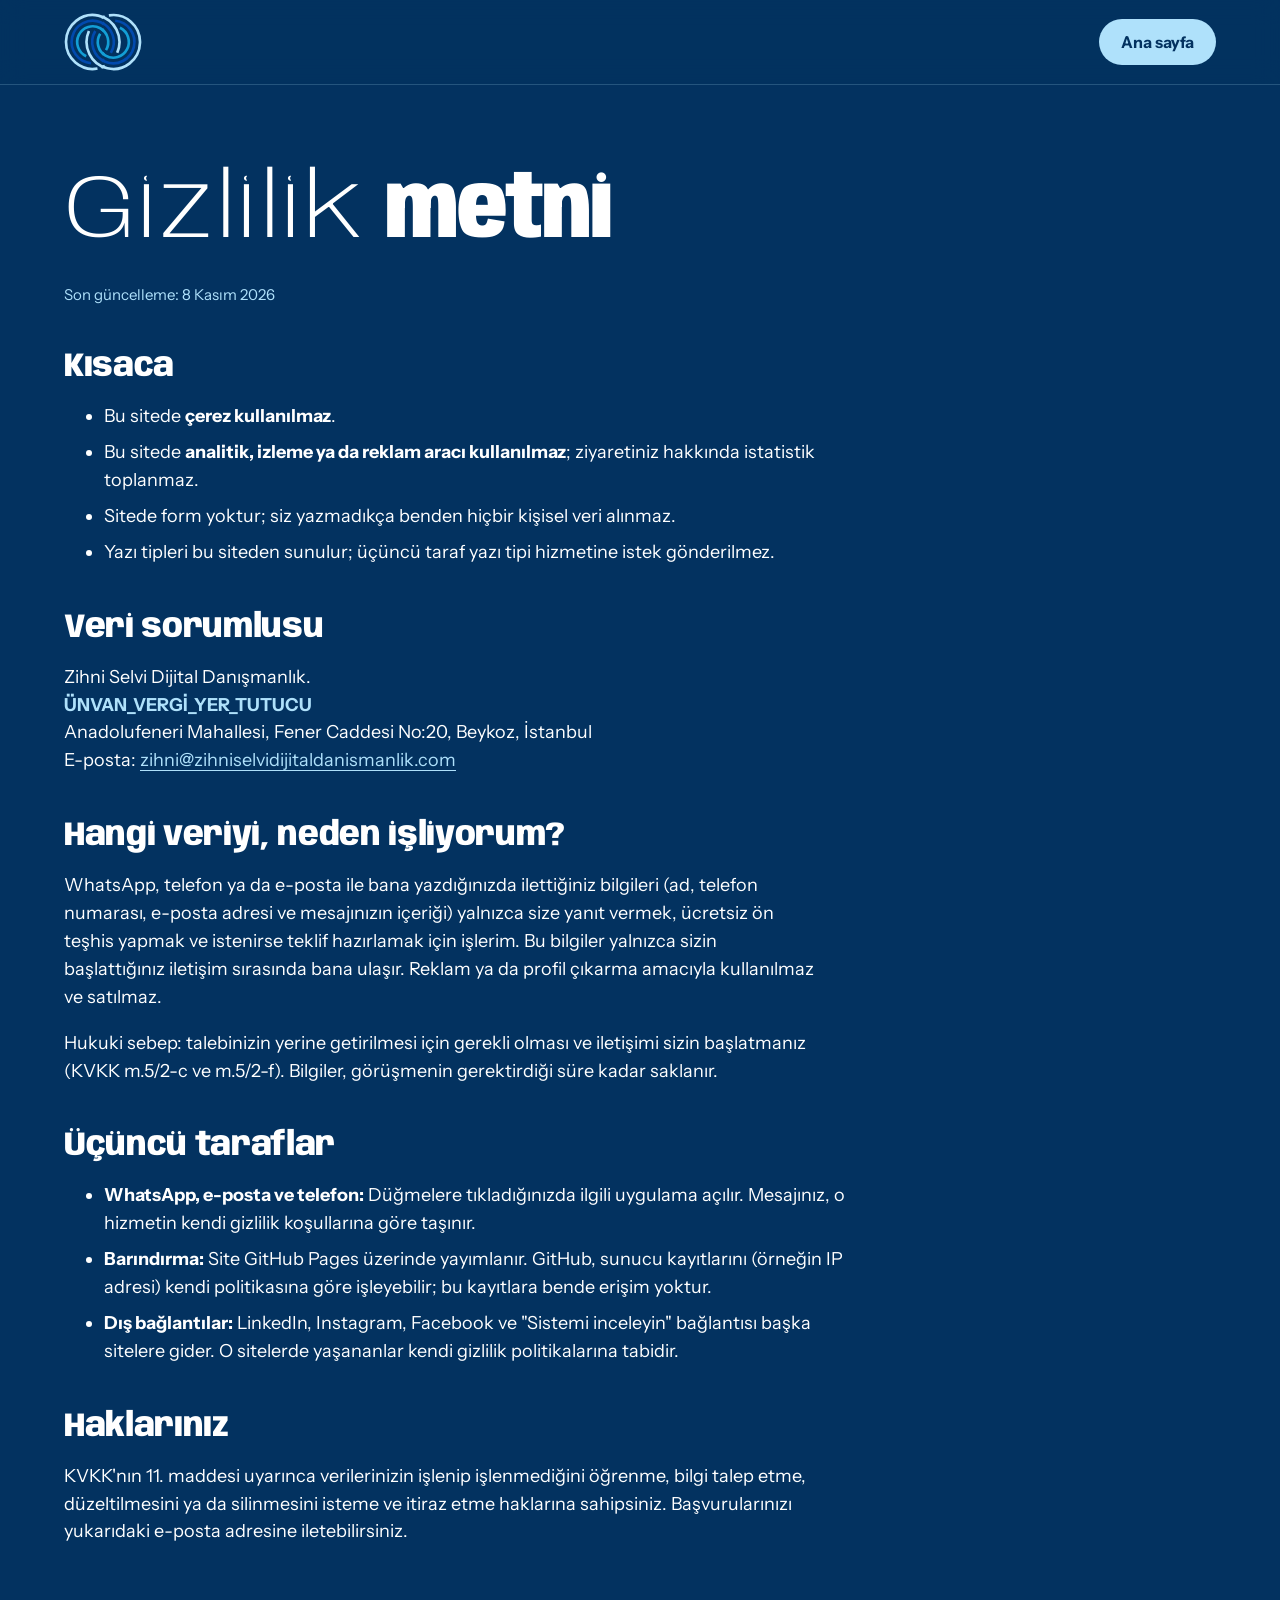
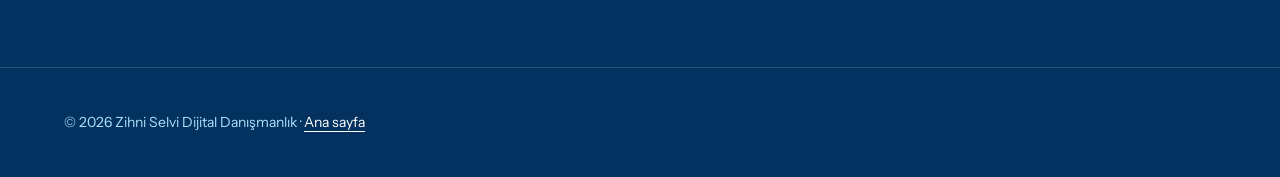
==== gizlilik.html @ 3cc4eb93 "Site revizesi: yeni bölümler, logo animasyonu, kategorili ürünler, erişilebilirlik ve yardımcı dosya" ====
<!doctype html>
<html lang="tr">
<head>
<meta charset="utf-8">
<meta name="viewport" content="width=device-width,initial-scale=1">
<title>Gizlilik · Zihni Selvi Dijital Danışmanlık</title>
<meta name="description" content="Zihni Selvi Dijital Danışmanlık internet sitesinin gizlilik ve kişisel verilerin korunması (KVKK) aydınlatma metni. Sitede çerez ve analitik kullanılmaz.">
<meta name="theme-color" content="#033260">
<link rel="canonical" href="https://zihniselvidijitaldanismanlik.com/gizlilik.html">
<link rel="icon" href="logo.svg" type="image/svg+xml">
<link rel="icon" href="favicon-32.png" sizes="32x32" type="image/png">
<link rel="apple-touch-icon" href="apple-touch-icon.png">
<link rel="preload" href="fonts/anybody-latin-standard-normal.woff2" as="font" type="font/woff2" crossorigin>
<link rel="preload" href="fonts/instrument-sans-latin-standard-normal.woff2" as="font" type="font/woff2" crossorigin>
<link rel="stylesheet" href="css/style.css">
</head>
<body class="page">
<header class="top is-solid">
  <div class="wrap top__in">
    <a class="brand" href="./" aria-label="Zihni Selvi Dijital Danışmanlık, ana sayfa"><img class="brand__mark" src="logo.svg" width="78" height="57" alt=""></a>
    <a class="btn btn--sm" href="./">Ana sayfa</a>
  </div>
</header>
<main>
  <div class="wrap">
    <h1><span class="t-thin">Gizlilik</span> <span class="t-bold">metni</span></h1>
    <p class="upd">Son güncelleme: 8 Kasım 2026</p>

    <h2>Kısaca</h2>
    <ul>
      <li>Bu sitede <strong>çerez kullanılmaz</strong>.</li>
      <li>Bu sitede <strong>analitik, izleme ya da reklam aracı kullanılmaz</strong>; ziyaretiniz hakkında istatistik toplanmaz.</li>
      <li>Sitede form yoktur; siz yazmadıkça benden hiçbir kişisel veri alınmaz.</li>
      <li>Yazı tipleri bu siteden sunulur; üçüncü taraf yazı tipi hizmetine istek gönderilmez.</li>
    </ul>

    <h2>Veri sorumlusu</h2>
    <p>Zihni Selvi Dijital Danışmanlık.<br>
    <span class="ph">ÜNVAN_VERGİ_YER_TUTUCU</span><br>
    Anadolufeneri Mahallesi, Fener Caddesi No:20, Beykoz, İstanbul<br>
    E-posta: <a href="mailto:zihni@zihniselvidijitaldanismanlik.com">zihni@zihniselvidijitaldanismanlik.com</a></p>

    <h2>Hangi veriyi, neden işliyorum?</h2>
    <p>WhatsApp, telefon ya da e-posta ile bana yazdığınızda ilettiğiniz bilgileri (ad, telefon numarası, e-posta adresi ve mesajınızın içeriği) yalnızca size yanıt vermek, ücretsiz ön teşhis yapmak ve istenirse teklif hazırlamak için işlerim. Bu bilgiler yalnızca sizin başlattığınız iletişim sırasında bana ulaşır. Reklam ya da profil çıkarma amacıyla kullanılmaz ve satılmaz.</p>
    <p>Hukuki sebep: talebinizin yerine getirilmesi için gerekli olması ve iletişimi sizin başlatmanız (KVKK m.5/2-c ve m.5/2-f). Bilgiler, görüşmenin gerektirdiği süre kadar saklanır.</p>

    <h2>Üçüncü taraflar</h2>
    <ul>
      <li><strong>WhatsApp, e-posta ve telefon:</strong> Düğmelere tıkladığınızda ilgili uygulama açılır. Mesajınız, o hizmetin kendi gizlilik koşullarına göre taşınır.</li>
      <li><strong>Barındırma:</strong> Site GitHub Pages üzerinde yayımlanır. GitHub, sunucu kayıtlarını (örneğin IP adresi) kendi politikasına göre işleyebilir; bu kayıtlara bende erişim yoktur.</li>
      <li><strong>Dış bağlantılar:</strong> LinkedIn, Instagram, Facebook ve "Sistemi inceleyin" bağlantısı başka sitelere gider. O sitelerde yaşananlar kendi gizlilik politikalarına tabidir.</li>
    </ul>

    <h2>Haklarınız</h2>
    <p>KVKK'nın 11. maddesi uyarınca verilerinizin işlenip işlenmediğini öğrenme, bilgi talep etme, düzeltilmesini ya da silinmesini isteme ve itiraz etme haklarına sahipsiniz. Başvurularınızı yukarıdaki e-posta adresine iletebilirsiniz.</p>
  </div>
</main>
<footer class="foot">
  <div class="wrap">
    <span>© <span id="yil">2026</span> Zihni Selvi Dijital Danışmanlık · <a href="./" style="color:var(--w)">Ana sayfa</a></span>
  </div>
</footer>
</body>
</html>
---- css/style.css ----
@font-face{font-family:Anybody;font-style:normal;font-weight:100 900;font-stretch:50% 150%;font-display:swap;src:url(../fonts/anybody-latin-standard-normal.woff2) format("woff2");unicode-range:U+0000-00FF,U+0131,U+0152-0153,U+02BB-02BC,U+02C6,U+02DA,U+02DC,U+0304,U+0308,U+0329,U+2000-206F,U+20AC,U+2122,U+2191,U+2193,U+2212,U+2215,U+FEFF,U+FFFD}@font-face{font-family:Anybody;font-style:normal;font-weight:100 900;font-stretch:50% 150%;font-display:swap;src:url(../fonts/anybody-latin-ext-standard-normal.woff2) format("woff2");unicode-range:U+0100-02BA,U+02BD-02C5,U+02C7-02CC,U+02CE-02D7,U+02DD-02FF,U+0304,U+0308,U+0329,U+1D00-1DBF,U+1E00-1E9F,U+1EF2-1EFF,U+2020,U+20A0-20AB,U+20AD-20C0,U+2113,U+2C60-2C7F,U+A720-A7FF}@font-face{font-family:Instrument Sans;font-style:normal;font-weight:400 700;font-stretch:75% 100%;font-display:swap;src:url(../fonts/instrument-sans-latin-standard-normal.woff2) format("woff2");unicode-range:U+0000-00FF,U+0131,U+0152-0153,U+02BB-02BC,U+02C6,U+02DA,U+02DC,U+0304,U+0308,U+0329,U+2000-206F,U+20AC,U+2122,U+2191,U+2193,U+2212,U+2215,U+FEFF,U+FFFD}@font-face{font-family:Instrument Sans;font-style:normal;font-weight:400 700;font-stretch:75% 100%;font-display:swap;src:url(../fonts/instrument-sans-latin-ext-standard-normal.woff2) format("woff2");unicode-range:U+0100-02BA,U+02BD-02C5,U+02C7-02CC,U+02CE-02D7,U+02DD-02FF,U+0304,U+0308,U+0329,U+1D00-1DBF,U+1E00-1E9F,U+1EF2-1EFF,U+2020,U+20A0-20AB,U+20AD-20C0,U+2113,U+2C60-2C7F,U+A720-A7FF}:root{color-scheme:dark;--kl:#033260;--l:#014aad;--m:#139ed5;--am:#afe1fb;--w:#ffffff;--display:"Anybody","Arial Narrow",system-ui,sans-serif;--body:"Instrument Sans",system-ui,sans-serif;--yan:clamp(20px,5vw,72px);--ease:cubic-bezier(.2,.7,.1,1);--fc:var(--am)}*{box-sizing:border-box}html{scroll-behavior:smooth;scroll-padding-top:84px}body{margin:0;font-family:var(--body);font-weight:400;font-size:18px;line-height:1.55;color:var(--w);background:var(--kl);-webkit-font-smoothing:antialiased;overflow-x:hidden}img{max-width:100%}a{color:inherit}:focus-visible{outline:3px solid var(--fc);outline-offset:4px;border-radius:4px}.s--light,.s--white{--fc:var(--kl)}.sr{position:absolute;width:1px;height:1px;overflow:hidden;clip:rect(0 0 0 0);white-space:nowrap}.skip{position:absolute;left:12px;top:-60px;z-index:100;background:var(--w);color:var(--kl);padding:12px 18px;border-radius:999px;font-weight:700;text-decoration:none}.skip:focus{top:12px;outline:3px solid var(--kl);outline-offset:2px}.wrap{max-width:1280px;margin:0 auto;padding:0 var(--yan);position:relative}.progress{position:fixed;inset:0 0 auto;height:4px;z-index:60;pointer-events:none}.progress i{display:block;height:100%;background:var(--m);transform-origin:0 50%;transform:scaleX(0)}.top{position:fixed;inset:0 0 auto;z-index:50;transition:transform .5s var(--ease),background .4s,box-shadow .4s}.top.is-solid{background:#033260e6;backdrop-filter:blur(12px);-webkit-backdrop-filter:blur(12px);box-shadow:0 1px #afe1fb33}.top.is-hidden{transform:translateY(-110%)}.top__in{display:flex;align-items:center;justify-content:space-between;height:84px;gap:16px}.brand{display:block;line-height:0;border-radius:8px}.brand__mark{display:block;width:78px;height:auto;transition:transform .6s var(--ease)}.brand:hover .brand__mark{transform:rotate(-6deg) scale(1.06)}.nav{display:flex;align-items:center;gap:26px}.nav a{text-decoration:none;font-weight:500;font-size:16px}.nav a:not(.btn) span{background:linear-gradient(currentColor,currentColor) 0 100%/0 2px no-repeat;padding-bottom:4px;transition:background-size .4s var(--ease)}.nav a:not(.btn):hover span{background-size:100% 2px}.nav-toggle{display:none;position:relative;width:52px;height:52px;border:1.5px solid var(--am);border-radius:50%;background:none;cursor:pointer;color:var(--w)}.nav-toggle span{position:absolute;left:15px;right:15px;height:2px;background:currentColor;transition:transform .4s var(--ease)}.nav-toggle span:nth-child(1){top:21px}.nav-toggle span:nth-child(2){top:29px}.nav-toggle[aria-expanded=true] span:nth-child(1){transform:translateY(4px) rotate(45deg)}.nav-toggle[aria-expanded=true] span:nth-child(2){transform:translateY(-4px) rotate(-45deg)}.btn{display:inline-flex;align-items:center;gap:10px;font:inherit;font-weight:700;text-decoration:none;background:var(--am);color:var(--kl);padding:16px 30px;border-radius:999px;border:0;cursor:pointer;transition:background .35s,color .35s}.btn:after{content:"\2192";transition:transform .35s var(--ease)}.btn:hover{background:var(--w)}.btn:hover:after{transform:translate(5px)}.btn--sm{padding:11px 22px;font-size:16px}.btn--sm:after{content:none}.btn--light{background:var(--w);color:var(--l)}.btn--light:hover{background:var(--am);color:var(--kl)}.btn--dark{background:var(--kl);color:var(--w)}.btn--dark:hover{background:var(--l);color:var(--w)}.btn--ghost{background:transparent;color:inherit;box-shadow:inset 0 0 0 2px currentColor}.btn--ghost:hover{background:var(--w);color:var(--l);box-shadow:inset 0 0 0 2px var(--w)}.btn--lg{padding:22px 40px;font-size:20px}.link{font-weight:600;text-decoration:none;background:linear-gradient(currentColor,currentColor) 0 100%/100% 2px no-repeat;padding-bottom:4px;transition:background-size .4s var(--ease),color .3s}.link:hover{background-size:0 2px;color:var(--am)}.s--light .link:hover{color:var(--l)}.actions{display:flex;align-items:center;gap:24px 36px;flex-wrap:wrap;margin-top:36px}h1,h2,h3{margin:0;font-family:var(--display);line-height:.95}.eyebrow{margin:0 0 26px;display:flex;align-items:center;gap:16px;font-size:13px;font-weight:600;letter-spacing:.24em;text-transform:uppercase;color:var(--am)}.eyebrow:after{content:"";width:64px;height:3px;background:var(--m);transform-origin:0 50%}.s--light .eyebrow,.s--white .eyebrow{color:var(--l)}.s--light .eyebrow:after,.s--white .eyebrow:after{background:var(--l)}h2{font-size:clamp(40px,7.4vw,112px);letter-spacing:-.025em;text-wrap:balance}.t-thin{font-variation-settings:"wght" 250,"wdth" 125;letter-spacing:0}.t-bold{font-variation-settings:"wght" 880,"wdth" 78}.lead{font-size:clamp(18px,1.7vw,23px);max-width:34em;margin:30px 0 0;font-weight:400}.s--dark .lead,.s--mid .lead,.hero .lead{color:var(--am)}.big{font-size:clamp(46px,10.5vw,168px)}.s{padding:clamp(80px,12vw,168px) 0;position:relative;overflow:hidden}.s--dark{background:var(--kl);color:var(--w)}.s--mid{background:var(--l);color:var(--w)}.s--light{background:var(--am);color:var(--kl)}.s--white{background:var(--w);color:var(--kl)}.split{display:grid;grid-template-columns:1.1fr 1fr;gap:clamp(40px,7vw,110px);align-items:center}.hero{position:relative;background:var(--kl);overflow:hidden;min-height:min(100svh,940px);display:flex;align-items:center}.hero__in{padding-top:128px;padding-bottom:210px;z-index:2}.hero__h{text-shadow:0 0 22px rgba(3,50,96,.6);font-size:clamp(46px,9.6vw,156px);line-height:.88;letter-spacing:-.03em}.hero__h .ln{display:block;overflow:hidden;padding:.04em 0 .1em}.hero__h .w{display:inline-block}.w--thin{font-variation-settings:"wght" 250,"wdth" 112;letter-spacing:0}.w--bold{font-variation-settings:"wght" 900,"wdth" 72}.w--line{font-variation-settings:"wght" 900,"wdth" 100;color:transparent;-webkit-text-stroke:2px var(--m);transition:color .5s}.hero__h:hover .w--line{color:var(--m)}.hero .lead{max-width:30em;margin-top:26px;font-variation-settings:"wght" var(--lw,400),"wdth" var(--lwd,100);text-shadow:0 0 14px rgba(3,50,96,.95),0 0 3px rgba(3,50,96,.9)}.asm{position:absolute;overflow:visible;z-index:0;pointer-events:none}.asm .p{stroke-linecap:butt}.hero__in,.s--contact .wrap{z-index:2}.pulse{position:absolute;left:0;right:0;bottom:0;width:100%;height:190px;z-index:1;pointer-events:none}.pulse path{stroke-dasharray:1;stroke-dashoffset:1}.pulse__dot{position:absolute;left:0;top:0;width:12px;height:12px;margin:-6px 0 0 -6px;border-radius:50%;background:#fff;box-shadow:0 0 0 3px #afe1fb59,0 0 18px 5px #139ed5f2,0 0 42px 12px #139ed580;opacity:0;z-index:3;pointer-events:none;animation:glow 1.1s ease-in-out infinite alternate}.is-offscreen .pulse__dot{animation-play-state:paused}@keyframes glow{0%{box-shadow:0 0 0 3px #afe1fb40,0 0 12px 3px #139ed5cc,0 0 30px 8px #139ed559}to{box-shadow:0 0 0 6px #afe1fb73,0 0 24px 8px #139ed5,0 0 56px 16px #139ed599}}.band{background:var(--l);color:var(--w);overflow:hidden;border-block:1px solid rgba(175,225,251,.3)}.band__t{display:flex;width:max-content;animation:marq 40s linear infinite}.band:hover .band__t{animation-play-state:paused}.band__row{list-style:none;margin:0;padding:22px 36px 22px 0;display:flex;align-items:center;gap:36px;font-family:var(--display);font-size:clamp(26px,4vw,56px);line-height:1;white-space:nowrap}.band__row .b-thin{font-variation-settings:"wght" 250,"wdth" 125}.band__row .b-bold{font-variation-settings:"wght" 900,"wdth" 75}.band__row .dot{width:14px;height:14px;border-radius:50%;background:var(--am);flex:none}@keyframes marq{to{transform:translate(-50%)}}.rows{list-style:none;margin:72px 0 0;padding:0;border-bottom:2px solid var(--kl)}.row{position:relative;display:grid;grid-template-columns:1.1fr 1.2fr 64px;gap:24px 48px;align-items:center;padding:44px 0;border-top:2px solid var(--kl);isolation:isolate;transition:color .5s var(--ease)}.row:before{content:"";position:absolute;inset:0 calc(var(--yan) * -1);background:var(--kl);transform:scaleY(0);transform-origin:50% 100%;transition:transform .55s var(--ease);z-index:-1}.row:hover{color:var(--w)}.row:hover:before{transform:scaleY(1)}.row h3{font-size:clamp(34px,5.2vw,78px);letter-spacing:-.02em;font-variation-settings:"wght" 250,"wdth" 120;transition:font-variation-settings .6s var(--ease)}.row:hover h3{font-variation-settings:"wght" 900,"wdth" 80}.row p{margin:0;font-size:clamp(17px,1.5vw,20px);max-width:32em}.row__a{width:64px;height:64px;border-radius:50%;border:2px solid currentColor;position:relative;transition:background .4s,border-color .4s,color .4s,transform .5s var(--ease)}.row__a:before{content:"";position:absolute;left:18px;top:30px;width:26px;height:2.4px;background:currentColor}.row__a:after{content:"";position:absolute;left:27px;top:24px;width:12px;height:12px;border-top:2.4px solid currentColor;border-right:2.4px solid currentColor;transform:rotate(45deg)}.row:hover .row__a{background:var(--am);border-color:var(--am);color:var(--kl);transform:rotate(-45deg)}.steps{list-style:none;margin:72px 0 0;padding:0;display:grid;grid-template-columns:repeat(4,1fr);gap:20px;counter-reset:adim}.step{counter-increment:adim;border-top:2px solid rgba(175,225,251,.4);padding:28px 0 8px}.step:before{content:counter(adim,decimal-leading-zero);display:block;font-family:var(--display);font-size:clamp(56px,6vw,96px);line-height:1;font-variation-settings:"wght" 250,"wdth" 125;color:var(--am);margin-bottom:18px}.step h3{font-size:clamp(26px,2.6vw,36px);font-variation-settings:"wght" 800,"wdth" 90;line-height:1.05;margin-bottom:12px}.step p{margin:0;color:var(--am);max-width:20em}.free{margin:44px 0 0;font-weight:600}.ticks{list-style:none;margin:34px 0 40px;padding:0;display:grid;gap:12px}.ticks li{position:relative;padding-left:40px;font-weight:600}.ticks li:before{content:"";position:absolute;left:0;top:.2em;width:24px;height:24px;border-radius:50%;background:var(--am)}.ticks li:after{content:"";position:absolute;left:8px;top:.34em;width:7px;height:12px;border:solid var(--kl);border-width:0 2.4px 2.4px 0;transform:rotate(40deg)}.phonewrap{justify-self:center;width:min(100%,360px)}.phone__cap{margin:0 0 16px;font-size:13px;font-weight:600;letter-spacing:.24em;text-transform:uppercase;color:var(--am);text-align:center}.phone{background:var(--w);color:var(--kl);border-radius:38px;padding:12px;box-shadow:0 40px 90px #0332608c;transform:rotate(2deg)}.phone__bar{display:flex;align-items:center;gap:12px;background:var(--kl);color:var(--w);border-radius:28px 28px 8px 8px;padding:14px 18px}.phone__bar i{width:34px;height:34px;border-radius:50%;background:var(--am);flex:none}.phone__bar b{font-weight:700;font-size:16px}.phone__bar small{margin-left:auto;font-size:12px;color:var(--am)}.chat{background:var(--am);border-radius:8px 8px 28px 28px;padding:18px 14px;min-height:460px;display:flex;flex-direction:column;gap:12px;position:relative;overflow:hidden}.msg,.typing{opacity:0;transform:translateY(14px) scale(.96);transition:opacity .5s var(--ease),transform .5s var(--ease);max-width:88%;border-radius:18px;padding:12px 15px;font-size:15px;line-height:1.4}.msg small{display:block;font-size:11px;letter-spacing:.06em;text-transform:uppercase;font-weight:700;margin-bottom:6px;opacity:.85}.msg u{text-decoration:none;font-family:var(--display);font-weight:800;background:var(--kl);color:var(--w);border-radius:6px;padding:0 7px}.msg i{font-style:normal;font-size:12px;font-weight:700}.msg--in{background:var(--w);border-bottom-left-radius:4px;align-self:flex-start}.msg--draft{background:var(--w);border:2px dashed var(--l);align-self:flex-end;border-bottom-right-radius:4px}.msg--out{background:var(--l);color:var(--w);align-self:flex-end;border-bottom-right-radius:4px;position:absolute;right:14px;bottom:18px}.msg--out small{margin:8px 0 0;opacity:.9}.msg--out u{background:var(--am);color:var(--kl)}.acts{display:flex;gap:8px;margin-top:12px}.acts em,.acts strong{font-style:normal;font-size:13px;padding:8px 12px;border-radius:999px}.acts em{border:1.5px solid var(--kl)}.acts strong{background:var(--am);color:var(--kl);transition:background .3s,color .3s,transform .3s}.acts strong.is-press{background:var(--kl);color:var(--w);transform:scale(.94)}.typing{background:var(--w);position:absolute;right:14px;bottom:18px;display:flex;gap:5px;padding:14px 16px;width:70px}.typing i{width:8px;height:8px;border-radius:50%;background:var(--l);animation:dot 1s infinite}.typing i:nth-child(2){animation-delay:.15s}.typing i:nth-child(3){animation-delay:.3s}@keyframes dot{0%,60%,to{transform:translateY(0);opacity:.4}30%{transform:translateY(-6px);opacity:1}}.chat .show{opacity:1;transform:none}.msg--draft.show{position:absolute;right:14px;bottom:18px}.phone__note{margin:14px 0 0;text-align:center;font-size:14px;color:var(--am)}.about{display:grid;grid-template-columns:minmax(220px,.62fr) 1.4fr;gap:clamp(36px,6vw,96px);align-items:start;margin-top:56px}.portrait{margin:0;aspect-ratio:4/5;border:3px dashed var(--l);border-radius:24px;display:grid;place-items:center;text-align:center;padding:20px;font-weight:700;letter-spacing:.08em;color:var(--l);background:#ffffff59}.about__t p{margin:0 0 18px;max-width:34em;font-size:clamp(18px,1.6vw,21px)}.about__t .btn{margin-top:14px}.timeline{list-style:none;margin:56px 0 0;padding:0;display:grid;grid-template-columns:repeat(3,1fr);gap:20px}.timeline li{background:var(--kl);color:var(--w);border-radius:24px;padding:32px}.timeline .d{display:block;font-size:13px;letter-spacing:.2em;text-transform:uppercase;color:var(--am);margin-bottom:14px;font-weight:600}.timeline h3{font-size:clamp(24px,2.6vw,34px);font-variation-settings:"wght" 800,"wdth" 90;line-height:1.05}.timeline p{margin:14px 0 0}.timeline .ph{color:var(--am);font-weight:700}.pillars{list-style:none;margin:80px 0 0;padding:0;display:grid;grid-template-columns:1fr 1fr;gap:0 clamp(24px,5vw,80px)}.pillar{--p:0;border-top:2px solid rgba(175,225,251,.35);padding:36px 0 56px}.pillar__w{display:block;font-family:var(--display);font-size:clamp(56px,9.5vw,150px);line-height:.95;letter-spacing:-.02em;font-variation-settings:"wght" calc(250 + 650 * var(--p)),"wdth" calc(135 - 60 * var(--p));color:color-mix(in srgb,var(--w) calc(62% + 38% * var(--p)),var(--m));will-change:font-variation-settings}.pillar p{margin:22px 0 0;max-width:26em;color:var(--am)}.s--products{padding:clamp(56px,7vw,96px) 0 clamp(56px,7vw,96px)}.s--products h2{font-size:clamp(30px,4.2vw,56px)}.s--products .lead{font-size:clamp(16px,1.3vw,19px)}.chips{display:flex;gap:10px;flex-wrap:wrap;margin:36px 0 0;padding:0;list-style:none}.chip{font:inherit;font-weight:600;font-size:15px;color:var(--kl);background:transparent;border:2px solid var(--kl);border-radius:999px;padding:9px 18px;cursor:pointer;transition:background .3s,color .3s}.chip small{font-size:13px;opacity:.85;margin-left:4px}.chip:hover{background:var(--am)}.chip[aria-pressed=true]{background:var(--kl);color:var(--w)}.rail{margin-top:28px;overflow-x:auto;scroll-snap-type:x proximity;scroll-padding-inline:var(--yan);scrollbar-width:none;cursor:grab;padding:12px 0 24px;-webkit-overflow-scrolling:touch}.rail::-webkit-scrollbar{display:none}.rail.is-drag{cursor:grabbing;scroll-snap-type:none}.rail__t{list-style:none;margin:0;padding:0 var(--yan);display:flex;gap:16px;width:max-content}.rail__t li[hidden]{display:none}.card{width:clamp(200px,20vw,250px);background:var(--w);color:var(--kl);border:2px solid var(--am);border-radius:20px;overflow:hidden;scroll-snap-align:start;display:flex;flex-direction:column}.card img{display:block;width:100%;height:auto;aspect-ratio:1;object-fit:contain;background:var(--w);pointer-events:none;-webkit-user-drag:none}.card h3{padding:12px 18px 6px;font-size:19px;line-height:1.15;font-variation-settings:"wght" 700,"wdth" 95;border-top:2px solid var(--am);min-height:3.2em}.card a{margin:auto 18px 18px;align-self:flex-start;font-weight:600;font-size:15px;color:var(--l);text-underline-offset:4px}.card a:hover{color:var(--kl)}.rail__ctl{display:flex;align-items:center;justify-content:space-between;gap:20px;flex-wrap:wrap;margin-top:6px}.rail__btns{display:flex;gap:12px}.rbtn{width:52px;height:52px;border-radius:50%;border:2px solid var(--kl);background:none;color:var(--kl);cursor:pointer;display:grid;place-items:center;transition:background .3s,color .3s}.rbtn svg{width:24px;height:24px}.rbtn:hover{background:var(--kl);color:var(--w)}.rail__note{margin:0;font-size:15px;max-width:34em}.s--contact{padding-bottom:clamp(100px,12vw,180px)}.mail{font-family:var(--display);font-size:clamp(20px,2.4vw,34px);font-variation-settings:"wght" 600,"wdth" 95;text-decoration:none;background:linear-gradient(var(--m),var(--m)) 0 100%/100% 3px no-repeat;padding-bottom:6px;overflow-wrap:anywhere;transition:background-size .4s var(--ease),color .3s}.mail:hover{background-size:100% 100%;color:var(--kl)}.contact{margin:90px 0 0;display:grid;grid-template-columns:1fr 1.4fr;gap:0 40px;max-width:900px}.contact>div{padding:24px 0;border-top:2px solid rgba(175,225,251,.4)}.contact dt{font-size:13px;letter-spacing:.24em;text-transform:uppercase;color:var(--am);margin-bottom:8px;font-weight:600}.contact dd{margin:0;font-size:22px;font-weight:600}.contact address{font-style:normal}.contact a{text-underline-offset:4px}.contact .ph{font-weight:700;color:var(--am)}.social{display:flex;gap:12px;list-style:none;margin:0;padding:0}.social a{display:grid;place-items:center;width:48px;height:48px;border-radius:50%;border:2px solid var(--am);color:var(--am);transition:background .3s,color .3s}.social a:hover{background:var(--am);color:var(--kl)}.social svg{width:22px;height:22px}.social--contact{margin-top:36px}.foot{background:var(--kl);padding:44px 0;font-size:14px;color:var(--am);border-top:1px solid rgba(175,225,251,.2)}.foot__in{display:grid;grid-template-columns:auto 1fr auto;gap:28px 48px;align-items:center}.lockup{display:flex;align-items:center;gap:18px;text-decoration:none;color:var(--w)}.lockup img{width:96px;height:auto;display:block}.lockup b{display:block;font-family:var(--display);font-size:26px;line-height:1;font-variation-settings:"wght" 800,"wdth" 90;letter-spacing:.02em}.lockup span{display:block;font-size:12px;letter-spacing:.2em;margin-top:6px;color:var(--am)}.foot__meta{display:grid;gap:6px}.foot__meta a{color:var(--w);text-underline-offset:4px}.foot .ph{font-weight:700}.js .rv{opacity:0;transform:translateY(36px);transition:opacity .9s var(--ease),transform .9s var(--ease);transition-delay:var(--d,0s)}.js .rv.in{opacity:1;transform:none}.js .hero__h .w{transform:translateY(110%);transition:transform 1.1s var(--ease)}.js .hero__h .ln:nth-child(2) .w{transition-delay:.12s}.js .hero__h .ln:nth-child(2) .w:nth-child(2){transition-delay:.24s}.js .hero.is-loaded .hero__h .w{transform:none}.js .eyebrow.rv:after{transform:scaleX(0);transition:transform 1s .3s var(--ease)}.js .eyebrow.rv.in:after{transform:none}@media(max-width:1100px){.steps{grid-template-columns:1fr 1fr}.nav{gap:18px}.nav a{font-size:15px}}@media(max-width:900px){.split,.about,.pillars,.contact,.timeline,.steps{grid-template-columns:1fr}.portrait{max-width:320px}.row{grid-template-columns:1fr 64px;padding:34px 0}.row p{grid-column:1 / 2}.row__a{grid-row:1;grid-column:2}.pulse{height:130px}.hero__in{padding-bottom:170px}.nav-toggle{display:block;z-index:62}.nav{position:fixed;inset:0;background:var(--kl);flex-direction:column;align-items:flex-start;justify-content:center;gap:6px;padding:100px var(--yan) 40px;transform:translateY(-100%);visibility:hidden;transition:transform .6s var(--ease),visibility 0s .6s;z-index:61;overflow-y:auto}.nav.is-open{transform:none;visibility:visible;transition:transform .6s var(--ease)}.nav a{font-family:var(--display);font-size:clamp(30px,9vw,52px);font-variation-settings:"wght" 800,"wdth" 85;padding:6px 0}.nav .btn{margin-top:20px;font-family:var(--body);font-size:18px}.phone{transform:none}.hero__h{font-size:14.4vw}.mail{font-size:clamp(15px,4.4vw,30px);overflow-wrap:normal;word-break:keep-all}.foot__in{grid-template-columns:1fr}}@media(max-width:520px){.w--line{-webkit-text-stroke-width:1.5px}.card{width:min(72vw,240px)}}@media(prefers-reduced-motion:reduce){html{scroll-behavior:auto}.band__t,.pulse__dot{animation:none}.js .rv{transform:none}.js .hero__h .w{transition-duration:.5s}.brand:hover .brand__mark,.btn:hover:after{transform:none}}.page{min-height:100vh;display:flex;flex-direction:column}.page main{flex:1;padding:clamp(120px,14vw,170px) 0 clamp(60px,8vw,110px)}.page h1{font-size:clamp(40px,7vw,96px);letter-spacing:-.025em;margin-bottom:28px}.page h2{font-size:clamp(24px,2.6vw,34px);letter-spacing:-.01em;line-height:1.05;font-variation-settings:"wght" 800,"wdth" 90;margin:44px 0 12px}.page p,.page li{max-width:42em;color:var(--w)}.page li{margin-bottom:8px}.page a:not(.btn){color:var(--am);text-underline-offset:4px}.page .ph{font-weight:700;color:var(--am)}.page .upd{color:var(--am);font-size:15px}
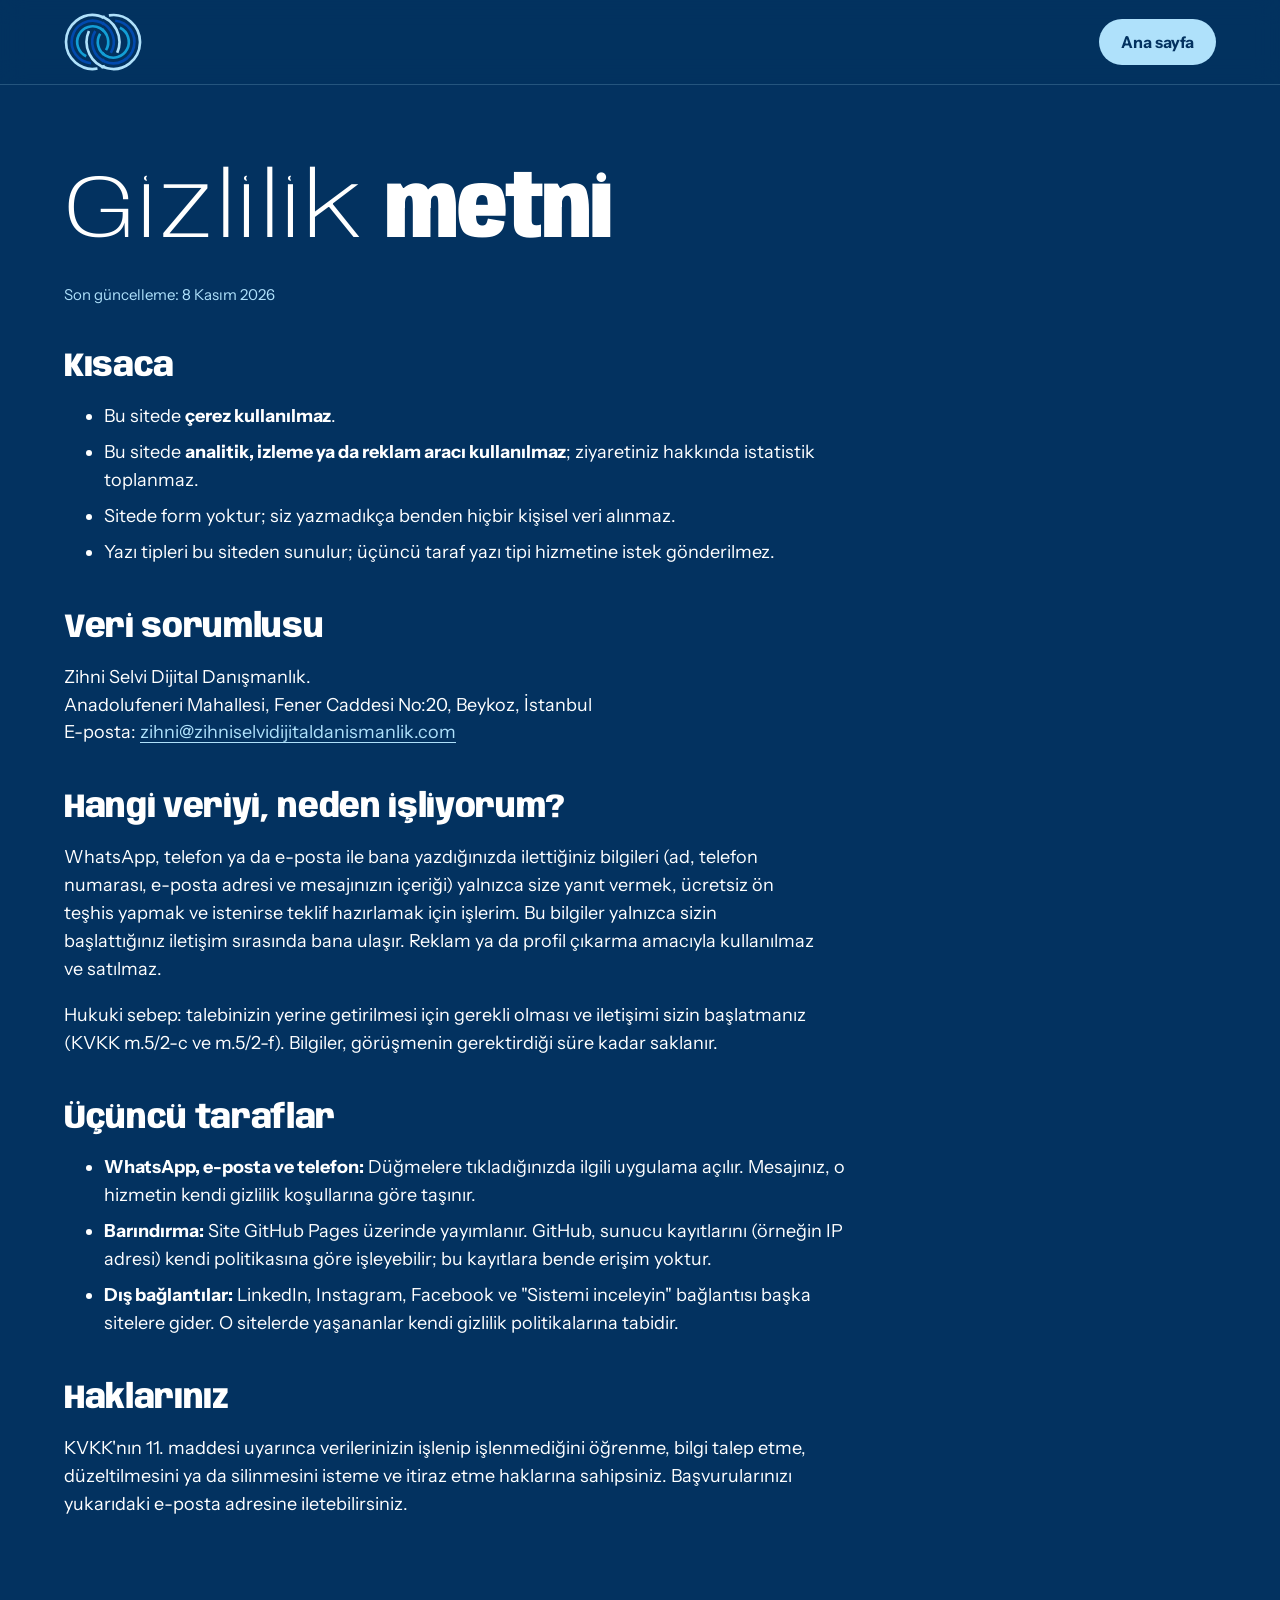
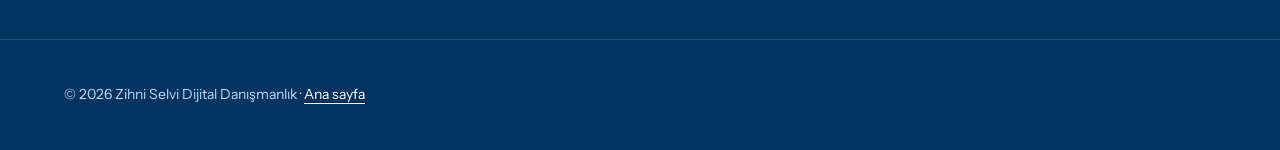
==== commit 79f727b7: "Geri bildirim düzeltmeleri: soru işareti, düz telefon, portre, LinkedIn, 7/24, nabız ve animasyon sa" ====
--- a/gizlilik.html
+++ b/gizlilik.html
@@ -36,7 +36,6 @@
 
     <h2>Veri sorumlusu</h2>
     <p>Zihni Selvi Dijital Danışmanlık.<br>
-    <span class="ph">ÜNVAN_VERGİ_YER_TUTUCU</span><br>
     Anadolufeneri Mahallesi, Fener Caddesi No:20, Beykoz, İstanbul<br>
     E-posta: <a href="mailto:zihni@zihniselvidijitaldanismanlik.com">zihni@zihniselvidijitaldanismanlik.com</a></p>
 
--- a/css/style.css
+++ b/css/style.css
@@ -1 +1 @@
-@font-face{font-family:Anybody;font-style:normal;font-weight:100 900;font-stretch:50% 150%;font-display:swap;src:url(../fonts/anybody-latin-standard-normal.woff2) format("woff2");unicode-range:U+0000-00FF,U+0131,U+0152-0153,U+02BB-02BC,U+02C6,U+02DA,U+02DC,U+0304,U+0308,U+0329,U+2000-206F,U+20AC,U+2122,U+2191,U+2193,U+2212,U+2215,U+FEFF,U+FFFD}@font-face{font-family:Anybody;font-style:normal;font-weight:100 900;font-stretch:50% 150%;font-display:swap;src:url(../fonts/anybody-latin-ext-standard-normal.woff2) format("woff2");unicode-range:U+0100-02BA,U+02BD-02C5,U+02C7-02CC,U+02CE-02D7,U+02DD-02FF,U+0304,U+0308,U+0329,U+1D00-1DBF,U+1E00-1E9F,U+1EF2-1EFF,U+2020,U+20A0-20AB,U+20AD-20C0,U+2113,U+2C60-2C7F,U+A720-A7FF}@font-face{font-family:Instrument Sans;font-style:normal;font-weight:400 700;font-stretch:75% 100%;font-display:swap;src:url(../fonts/instrument-sans-latin-standard-normal.woff2) format("woff2");unicode-range:U+0000-00FF,U+0131,U+0152-0153,U+02BB-02BC,U+02C6,U+02DA,U+02DC,U+0304,U+0308,U+0329,U+2000-206F,U+20AC,U+2122,U+2191,U+2193,U+2212,U+2215,U+FEFF,U+FFFD}@font-face{font-family:Instrument Sans;font-style:normal;font-weight:400 700;font-stretch:75% 100%;font-display:swap;src:url(../fonts/instrument-sans-latin-ext-standard-normal.woff2) format("woff2");unicode-range:U+0100-02BA,U+02BD-02C5,U+02C7-02CC,U+02CE-02D7,U+02DD-02FF,U+0304,U+0308,U+0329,U+1D00-1DBF,U+1E00-1E9F,U+1EF2-1EFF,U+2020,U+20A0-20AB,U+20AD-20C0,U+2113,U+2C60-2C7F,U+A720-A7FF}:root{color-scheme:dark;--kl:#033260;--l:#014aad;--m:#139ed5;--am:#afe1fb;--w:#ffffff;--display:"Anybody","Arial Narrow",system-ui,sans-serif;--body:"Instrument Sans",system-ui,sans-serif;--yan:clamp(20px,5vw,72px);--ease:cubic-bezier(.2,.7,.1,1);--fc:var(--am)}*{box-sizing:border-box}html{scroll-behavior:smooth;scroll-padding-top:84px}body{margin:0;font-family:var(--body);font-weight:400;font-size:18px;line-height:1.55;color:var(--w);background:var(--kl);-webkit-font-smoothing:antialiased;overflow-x:hidden}img{max-width:100%}a{color:inherit}:focus-visible{outline:3px solid var(--fc);outline-offset:4px;border-radius:4px}.s--light,.s--white{--fc:var(--kl)}.sr{position:absolute;width:1px;height:1px;overflow:hidden;clip:rect(0 0 0 0);white-space:nowrap}.skip{position:absolute;left:12px;top:-60px;z-index:100;background:var(--w);color:var(--kl);padding:12px 18px;border-radius:999px;font-weight:700;text-decoration:none}.skip:focus{top:12px;outline:3px solid var(--kl);outline-offset:2px}.wrap{max-width:1280px;margin:0 auto;padding:0 var(--yan);position:relative}.progress{position:fixed;inset:0 0 auto;height:4px;z-index:60;pointer-events:none}.progress i{display:block;height:100%;background:var(--m);transform-origin:0 50%;transform:scaleX(0)}.top{position:fixed;inset:0 0 auto;z-index:50;transition:transform .5s var(--ease),background .4s,box-shadow .4s}.top.is-solid{background:#033260e6;backdrop-filter:blur(12px);-webkit-backdrop-filter:blur(12px);box-shadow:0 1px #afe1fb33}.top.is-hidden{transform:translateY(-110%)}.top__in{display:flex;align-items:center;justify-content:space-between;height:84px;gap:16px}.brand{display:block;line-height:0;border-radius:8px}.brand__mark{display:block;width:78px;height:auto;transition:transform .6s var(--ease)}.brand:hover .brand__mark{transform:rotate(-6deg) scale(1.06)}.nav{display:flex;align-items:center;gap:26px}.nav a{text-decoration:none;font-weight:500;font-size:16px}.nav a:not(.btn) span{background:linear-gradient(currentColor,currentColor) 0 100%/0 2px no-repeat;padding-bottom:4px;transition:background-size .4s var(--ease)}.nav a:not(.btn):hover span{background-size:100% 2px}.nav-toggle{display:none;position:relative;width:52px;height:52px;border:1.5px solid var(--am);border-radius:50%;background:none;cursor:pointer;color:var(--w)}.nav-toggle span{position:absolute;left:15px;right:15px;height:2px;background:currentColor;transition:transform .4s var(--ease)}.nav-toggle span:nth-child(1){top:21px}.nav-toggle span:nth-child(2){top:29px}.nav-toggle[aria-expanded=true] span:nth-child(1){transform:translateY(4px) rotate(45deg)}.nav-toggle[aria-expanded=true] span:nth-child(2){transform:translateY(-4px) rotate(-45deg)}.btn{display:inline-flex;align-items:center;gap:10px;font:inherit;font-weight:700;text-decoration:none;background:var(--am);color:var(--kl);padding:16px 30px;border-radius:999px;border:0;cursor:pointer;transition:background .35s,color .35s}.btn:after{content:"\2192";transition:transform .35s var(--ease)}.btn:hover{background:var(--w)}.btn:hover:after{transform:translate(5px)}.btn--sm{padding:11px 22px;font-size:16px}.btn--sm:after{content:none}.btn--light{background:var(--w);color:var(--l)}.btn--light:hover{background:var(--am);color:var(--kl)}.btn--dark{background:var(--kl);color:var(--w)}.btn--dark:hover{background:var(--l);color:var(--w)}.btn--ghost{background:transparent;color:inherit;box-shadow:inset 0 0 0 2px currentColor}.btn--ghost:hover{background:var(--w);color:var(--l);box-shadow:inset 0 0 0 2px var(--w)}.btn--lg{padding:22px 40px;font-size:20px}.link{font-weight:600;text-decoration:none;background:linear-gradient(currentColor,currentColor) 0 100%/100% 2px no-repeat;padding-bottom:4px;transition:background-size .4s var(--ease),color .3s}.link:hover{background-size:0 2px;color:var(--am)}.s--light .link:hover{color:var(--l)}.actions{display:flex;align-items:center;gap:24px 36px;flex-wrap:wrap;margin-top:36px}h1,h2,h3{margin:0;font-family:var(--display);line-height:.95}.eyebrow{margin:0 0 26px;display:flex;align-items:center;gap:16px;font-size:13px;font-weight:600;letter-spacing:.24em;text-transform:uppercase;color:var(--am)}.eyebrow:after{content:"";width:64px;height:3px;background:var(--m);transform-origin:0 50%}.s--light .eyebrow,.s--white .eyebrow{color:var(--l)}.s--light .eyebrow:after,.s--white .eyebrow:after{background:var(--l)}h2{font-size:clamp(40px,7.4vw,112px);letter-spacing:-.025em;text-wrap:balance}.t-thin{font-variation-settings:"wght" 250,"wdth" 125;letter-spacing:0}.t-bold{font-variation-settings:"wght" 880,"wdth" 78}.lead{font-size:clamp(18px,1.7vw,23px);max-width:34em;margin:30px 0 0;font-weight:400}.s--dark .lead,.s--mid .lead,.hero .lead{color:var(--am)}.big{font-size:clamp(46px,10.5vw,168px)}.s{padding:clamp(80px,12vw,168px) 0;position:relative;overflow:hidden}.s--dark{background:var(--kl);color:var(--w)}.s--mid{background:var(--l);color:var(--w)}.s--light{background:var(--am);color:var(--kl)}.s--white{background:var(--w);color:var(--kl)}.split{display:grid;grid-template-columns:1.1fr 1fr;gap:clamp(40px,7vw,110px);align-items:center}.hero{position:relative;background:var(--kl);overflow:hidden;min-height:min(100svh,940px);display:flex;align-items:center}.hero__in{padding-top:128px;padding-bottom:210px;z-index:2}.hero__h{text-shadow:0 0 22px rgba(3,50,96,.6);font-size:clamp(46px,9.6vw,156px);line-height:.88;letter-spacing:-.03em}.hero__h .ln{display:block;overflow:hidden;padding:.04em 0 .1em}.hero__h .w{display:inline-block}.w--thin{font-variation-settings:"wght" 250,"wdth" 112;letter-spacing:0}.w--bold{font-variation-settings:"wght" 900,"wdth" 72}.w--line{font-variation-settings:"wght" 900,"wdth" 100;color:transparent;-webkit-text-stroke:2px var(--m);transition:color .5s}.hero__h:hover .w--line{color:var(--m)}.hero .lead{max-width:30em;margin-top:26px;font-variation-settings:"wght" var(--lw,400),"wdth" var(--lwd,100);text-shadow:0 0 14px rgba(3,50,96,.95),0 0 3px rgba(3,50,96,.9)}.asm{position:absolute;overflow:visible;z-index:0;pointer-events:none}.asm .p{stroke-linecap:butt}.hero__in,.s--contact .wrap{z-index:2}.pulse{position:absolute;left:0;right:0;bottom:0;width:100%;height:190px;z-index:1;pointer-events:none}.pulse path{stroke-dasharray:1;stroke-dashoffset:1}.pulse__dot{position:absolute;left:0;top:0;width:12px;height:12px;margin:-6px 0 0 -6px;border-radius:50%;background:#fff;box-shadow:0 0 0 3px #afe1fb59,0 0 18px 5px #139ed5f2,0 0 42px 12px #139ed580;opacity:0;z-index:3;pointer-events:none;animation:glow 1.1s ease-in-out infinite alternate}.is-offscreen .pulse__dot{animation-play-state:paused}@keyframes glow{0%{box-shadow:0 0 0 3px #afe1fb40,0 0 12px 3px #139ed5cc,0 0 30px 8px #139ed559}to{box-shadow:0 0 0 6px #afe1fb73,0 0 24px 8px #139ed5,0 0 56px 16px #139ed599}}.band{background:var(--l);color:var(--w);overflow:hidden;border-block:1px solid rgba(175,225,251,.3)}.band__t{display:flex;width:max-content;animation:marq 40s linear infinite}.band:hover .band__t{animation-play-state:paused}.band__row{list-style:none;margin:0;padding:22px 36px 22px 0;display:flex;align-items:center;gap:36px;font-family:var(--display);font-size:clamp(26px,4vw,56px);line-height:1;white-space:nowrap}.band__row .b-thin{font-variation-settings:"wght" 250,"wdth" 125}.band__row .b-bold{font-variation-settings:"wght" 900,"wdth" 75}.band__row .dot{width:14px;height:14px;border-radius:50%;background:var(--am);flex:none}@keyframes marq{to{transform:translate(-50%)}}.rows{list-style:none;margin:72px 0 0;padding:0;border-bottom:2px solid var(--kl)}.row{position:relative;display:grid;grid-template-columns:1.1fr 1.2fr 64px;gap:24px 48px;align-items:center;padding:44px 0;border-top:2px solid var(--kl);isolation:isolate;transition:color .5s var(--ease)}.row:before{content:"";position:absolute;inset:0 calc(var(--yan) * -1);background:var(--kl);transform:scaleY(0);transform-origin:50% 100%;transition:transform .55s var(--ease);z-index:-1}.row:hover{color:var(--w)}.row:hover:before{transform:scaleY(1)}.row h3{font-size:clamp(34px,5.2vw,78px);letter-spacing:-.02em;font-variation-settings:"wght" 250,"wdth" 120;transition:font-variation-settings .6s var(--ease)}.row:hover h3{font-variation-settings:"wght" 900,"wdth" 80}.row p{margin:0;font-size:clamp(17px,1.5vw,20px);max-width:32em}.row__a{width:64px;height:64px;border-radius:50%;border:2px solid currentColor;position:relative;transition:background .4s,border-color .4s,color .4s,transform .5s var(--ease)}.row__a:before{content:"";position:absolute;left:18px;top:30px;width:26px;height:2.4px;background:currentColor}.row__a:after{content:"";position:absolute;left:27px;top:24px;width:12px;height:12px;border-top:2.4px solid currentColor;border-right:2.4px solid currentColor;transform:rotate(45deg)}.row:hover .row__a{background:var(--am);border-color:var(--am);color:var(--kl);transform:rotate(-45deg)}.steps{list-style:none;margin:72px 0 0;padding:0;display:grid;grid-template-columns:repeat(4,1fr);gap:20px;counter-reset:adim}.step{counter-increment:adim;border-top:2px solid rgba(175,225,251,.4);padding:28px 0 8px}.step:before{content:counter(adim,decimal-leading-zero);display:block;font-family:var(--display);font-size:clamp(56px,6vw,96px);line-height:1;font-variation-settings:"wght" 250,"wdth" 125;color:var(--am);margin-bottom:18px}.step h3{font-size:clamp(26px,2.6vw,36px);font-variation-settings:"wght" 800,"wdth" 90;line-height:1.05;margin-bottom:12px}.step p{margin:0;color:var(--am);max-width:20em}.free{margin:44px 0 0;font-weight:600}.ticks{list-style:none;margin:34px 0 40px;padding:0;display:grid;gap:12px}.ticks li{position:relative;padding-left:40px;font-weight:600}.ticks li:before{content:"";position:absolute;left:0;top:.2em;width:24px;height:24px;border-radius:50%;background:var(--am)}.ticks li:after{content:"";position:absolute;left:8px;top:.34em;width:7px;height:12px;border:solid var(--kl);border-width:0 2.4px 2.4px 0;transform:rotate(40deg)}.phonewrap{justify-self:center;width:min(100%,360px)}.phone__cap{margin:0 0 16px;font-size:13px;font-weight:600;letter-spacing:.24em;text-transform:uppercase;color:var(--am);text-align:center}.phone{background:var(--w);color:var(--kl);border-radius:38px;padding:12px;box-shadow:0 40px 90px #0332608c;transform:rotate(2deg)}.phone__bar{display:flex;align-items:center;gap:12px;background:var(--kl);color:var(--w);border-radius:28px 28px 8px 8px;padding:14px 18px}.phone__bar i{width:34px;height:34px;border-radius:50%;background:var(--am);flex:none}.phone__bar b{font-weight:700;font-size:16px}.phone__bar small{margin-left:auto;font-size:12px;color:var(--am)}.chat{background:var(--am);border-radius:8px 8px 28px 28px;padding:18px 14px;min-height:460px;display:flex;flex-direction:column;gap:12px;position:relative;overflow:hidden}.msg,.typing{opacity:0;transform:translateY(14px) scale(.96);transition:opacity .5s var(--ease),transform .5s var(--ease);max-width:88%;border-radius:18px;padding:12px 15px;font-size:15px;line-height:1.4}.msg small{display:block;font-size:11px;letter-spacing:.06em;text-transform:uppercase;font-weight:700;margin-bottom:6px;opacity:.85}.msg u{text-decoration:none;font-family:var(--display);font-weight:800;background:var(--kl);color:var(--w);border-radius:6px;padding:0 7px}.msg i{font-style:normal;font-size:12px;font-weight:700}.msg--in{background:var(--w);border-bottom-left-radius:4px;align-self:flex-start}.msg--draft{background:var(--w);border:2px dashed var(--l);align-self:flex-end;border-bottom-right-radius:4px}.msg--out{background:var(--l);color:var(--w);align-self:flex-end;border-bottom-right-radius:4px;position:absolute;right:14px;bottom:18px}.msg--out small{margin:8px 0 0;opacity:.9}.msg--out u{background:var(--am);color:var(--kl)}.acts{display:flex;gap:8px;margin-top:12px}.acts em,.acts strong{font-style:normal;font-size:13px;padding:8px 12px;border-radius:999px}.acts em{border:1.5px solid var(--kl)}.acts strong{background:var(--am);color:var(--kl);transition:background .3s,color .3s,transform .3s}.acts strong.is-press{background:var(--kl);color:var(--w);transform:scale(.94)}.typing{background:var(--w);position:absolute;right:14px;bottom:18px;display:flex;gap:5px;padding:14px 16px;width:70px}.typing i{width:8px;height:8px;border-radius:50%;background:var(--l);animation:dot 1s infinite}.typing i:nth-child(2){animation-delay:.15s}.typing i:nth-child(3){animation-delay:.3s}@keyframes dot{0%,60%,to{transform:translateY(0);opacity:.4}30%{transform:translateY(-6px);opacity:1}}.chat .show{opacity:1;transform:none}.msg--draft.show{position:absolute;right:14px;bottom:18px}.phone__note{margin:14px 0 0;text-align:center;font-size:14px;color:var(--am)}.about{display:grid;grid-template-columns:minmax(220px,.62fr) 1.4fr;gap:clamp(36px,6vw,96px);align-items:start;margin-top:56px}.portrait{margin:0;aspect-ratio:4/5;border:3px dashed var(--l);border-radius:24px;display:grid;place-items:center;text-align:center;padding:20px;font-weight:700;letter-spacing:.08em;color:var(--l);background:#ffffff59}.about__t p{margin:0 0 18px;max-width:34em;font-size:clamp(18px,1.6vw,21px)}.about__t .btn{margin-top:14px}.timeline{list-style:none;margin:56px 0 0;padding:0;display:grid;grid-template-columns:repeat(3,1fr);gap:20px}.timeline li{background:var(--kl);color:var(--w);border-radius:24px;padding:32px}.timeline .d{display:block;font-size:13px;letter-spacing:.2em;text-transform:uppercase;color:var(--am);margin-bottom:14px;font-weight:600}.timeline h3{font-size:clamp(24px,2.6vw,34px);font-variation-settings:"wght" 800,"wdth" 90;line-height:1.05}.timeline p{margin:14px 0 0}.timeline .ph{color:var(--am);font-weight:700}.pillars{list-style:none;margin:80px 0 0;padding:0;display:grid;grid-template-columns:1fr 1fr;gap:0 clamp(24px,5vw,80px)}.pillar{--p:0;border-top:2px solid rgba(175,225,251,.35);padding:36px 0 56px}.pillar__w{display:block;font-family:var(--display);font-size:clamp(56px,9.5vw,150px);line-height:.95;letter-spacing:-.02em;font-variation-settings:"wght" calc(250 + 650 * var(--p)),"wdth" calc(135 - 60 * var(--p));color:color-mix(in srgb,var(--w) calc(62% + 38% * var(--p)),var(--m));will-change:font-variation-settings}.pillar p{margin:22px 0 0;max-width:26em;color:var(--am)}.s--products{padding:clamp(56px,7vw,96px) 0 clamp(56px,7vw,96px)}.s--products h2{font-size:clamp(30px,4.2vw,56px)}.s--products .lead{font-size:clamp(16px,1.3vw,19px)}.chips{display:flex;gap:10px;flex-wrap:wrap;margin:36px 0 0;padding:0;list-style:none}.chip{font:inherit;font-weight:600;font-size:15px;color:var(--kl);background:transparent;border:2px solid var(--kl);border-radius:999px;padding:9px 18px;cursor:pointer;transition:background .3s,color .3s}.chip small{font-size:13px;opacity:.85;margin-left:4px}.chip:hover{background:var(--am)}.chip[aria-pressed=true]{background:var(--kl);color:var(--w)}.rail{margin-top:28px;overflow-x:auto;scroll-snap-type:x proximity;scroll-padding-inline:var(--yan);scrollbar-width:none;cursor:grab;padding:12px 0 24px;-webkit-overflow-scrolling:touch}.rail::-webkit-scrollbar{display:none}.rail.is-drag{cursor:grabbing;scroll-snap-type:none}.rail__t{list-style:none;margin:0;padding:0 var(--yan);display:flex;gap:16px;width:max-content}.rail__t li[hidden]{display:none}.card{width:clamp(200px,20vw,250px);background:var(--w);color:var(--kl);border:2px solid var(--am);border-radius:20px;overflow:hidden;scroll-snap-align:start;display:flex;flex-direction:column}.card img{display:block;width:100%;height:auto;aspect-ratio:1;object-fit:contain;background:var(--w);pointer-events:none;-webkit-user-drag:none}.card h3{padding:12px 18px 6px;font-size:19px;line-height:1.15;font-variation-settings:"wght" 700,"wdth" 95;border-top:2px solid var(--am);min-height:3.2em}.card a{margin:auto 18px 18px;align-self:flex-start;font-weight:600;font-size:15px;color:var(--l);text-underline-offset:4px}.card a:hover{color:var(--kl)}.rail__ctl{display:flex;align-items:center;justify-content:space-between;gap:20px;flex-wrap:wrap;margin-top:6px}.rail__btns{display:flex;gap:12px}.rbtn{width:52px;height:52px;border-radius:50%;border:2px solid var(--kl);background:none;color:var(--kl);cursor:pointer;display:grid;place-items:center;transition:background .3s,color .3s}.rbtn svg{width:24px;height:24px}.rbtn:hover{background:var(--kl);color:var(--w)}.rail__note{margin:0;font-size:15px;max-width:34em}.s--contact{padding-bottom:clamp(100px,12vw,180px)}.mail{font-family:var(--display);font-size:clamp(20px,2.4vw,34px);font-variation-settings:"wght" 600,"wdth" 95;text-decoration:none;background:linear-gradient(var(--m),var(--m)) 0 100%/100% 3px no-repeat;padding-bottom:6px;overflow-wrap:anywhere;transition:background-size .4s var(--ease),color .3s}.mail:hover{background-size:100% 100%;color:var(--kl)}.contact{margin:90px 0 0;display:grid;grid-template-columns:1fr 1.4fr;gap:0 40px;max-width:900px}.contact>div{padding:24px 0;border-top:2px solid rgba(175,225,251,.4)}.contact dt{font-size:13px;letter-spacing:.24em;text-transform:uppercase;color:var(--am);margin-bottom:8px;font-weight:600}.contact dd{margin:0;font-size:22px;font-weight:600}.contact address{font-style:normal}.contact a{text-underline-offset:4px}.contact .ph{font-weight:700;color:var(--am)}.social{display:flex;gap:12px;list-style:none;margin:0;padding:0}.social a{display:grid;place-items:center;width:48px;height:48px;border-radius:50%;border:2px solid var(--am);color:var(--am);transition:background .3s,color .3s}.social a:hover{background:var(--am);color:var(--kl)}.social svg{width:22px;height:22px}.social--contact{margin-top:36px}.foot{background:var(--kl);padding:44px 0;font-size:14px;color:var(--am);border-top:1px solid rgba(175,225,251,.2)}.foot__in{display:grid;grid-template-columns:auto 1fr auto;gap:28px 48px;align-items:center}.lockup{display:flex;align-items:center;gap:18px;text-decoration:none;color:var(--w)}.lockup img{width:96px;height:auto;display:block}.lockup b{display:block;font-family:var(--display);font-size:26px;line-height:1;font-variation-settings:"wght" 800,"wdth" 90;letter-spacing:.02em}.lockup span{display:block;font-size:12px;letter-spacing:.2em;margin-top:6px;color:var(--am)}.foot__meta{display:grid;gap:6px}.foot__meta a{color:var(--w);text-underline-offset:4px}.foot .ph{font-weight:700}.js .rv{opacity:0;transform:translateY(36px);transition:opacity .9s var(--ease),transform .9s var(--ease);transition-delay:var(--d,0s)}.js .rv.in{opacity:1;transform:none}.js .hero__h .w{transform:translateY(110%);transition:transform 1.1s var(--ease)}.js .hero__h .ln:nth-child(2) .w{transition-delay:.12s}.js .hero__h .ln:nth-child(2) .w:nth-child(2){transition-delay:.24s}.js .hero.is-loaded .hero__h .w{transform:none}.js .eyebrow.rv:after{transform:scaleX(0);transition:transform 1s .3s var(--ease)}.js .eyebrow.rv.in:after{transform:none}@media(max-width:1100px){.steps{grid-template-columns:1fr 1fr}.nav{gap:18px}.nav a{font-size:15px}}@media(max-width:900px){.split,.about,.pillars,.contact,.timeline,.steps{grid-template-columns:1fr}.portrait{max-width:320px}.row{grid-template-columns:1fr 64px;padding:34px 0}.row p{grid-column:1 / 2}.row__a{grid-row:1;grid-column:2}.pulse{height:130px}.hero__in{padding-bottom:170px}.nav-toggle{display:block;z-index:62}.nav{position:fixed;inset:0;background:var(--kl);flex-direction:column;align-items:flex-start;justify-content:center;gap:6px;padding:100px var(--yan) 40px;transform:translateY(-100%);visibility:hidden;transition:transform .6s var(--ease),visibility 0s .6s;z-index:61;overflow-y:auto}.nav.is-open{transform:none;visibility:visible;transition:transform .6s var(--ease)}.nav a{font-family:var(--display);font-size:clamp(30px,9vw,52px);font-variation-settings:"wght" 800,"wdth" 85;padding:6px 0}.nav .btn{margin-top:20px;font-family:var(--body);font-size:18px}.phone{transform:none}.hero__h{font-size:14.4vw}.mail{font-size:clamp(15px,4.4vw,30px);overflow-wrap:normal;word-break:keep-all}.foot__in{grid-template-columns:1fr}}@media(max-width:520px){.w--line{-webkit-text-stroke-width:1.5px}.card{width:min(72vw,240px)}}@media(prefers-reduced-motion:reduce){html{scroll-behavior:auto}.band__t,.pulse__dot{animation:none}.js .rv{transform:none}.js .hero__h .w{transition-duration:.5s}.brand:hover .brand__mark,.btn:hover:after{transform:none}}.page{min-height:100vh;display:flex;flex-direction:column}.page main{flex:1;padding:clamp(120px,14vw,170px) 0 clamp(60px,8vw,110px)}.page h1{font-size:clamp(40px,7vw,96px);letter-spacing:-.025em;margin-bottom:28px}.page h2{font-size:clamp(24px,2.6vw,34px);letter-spacing:-.01em;line-height:1.05;font-variation-settings:"wght" 800,"wdth" 90;margin:44px 0 12px}.page p,.page li{max-width:42em;color:var(--w)}.page li{margin-bottom:8px}.page a:not(.btn){color:var(--am);text-underline-offset:4px}.page .ph{font-weight:700;color:var(--am)}.page .upd{color:var(--am);font-size:15px}
+@font-face{font-family:Anybody;font-style:normal;font-weight:100 900;font-stretch:50% 150%;font-display:swap;src:url(../fonts/anybody-latin-standard-normal.woff2) format("woff2");unicode-range:U+0000-00FF,U+0131,U+0152-0153,U+02BB-02BC,U+02C6,U+02DA,U+02DC,U+0304,U+0308,U+0329,U+2000-206F,U+20AC,U+2122,U+2191,U+2193,U+2212,U+2215,U+FEFF,U+FFFD}@font-face{font-family:Anybody;font-style:normal;font-weight:100 900;font-stretch:50% 150%;font-display:swap;src:url(../fonts/anybody-latin-ext-standard-normal.woff2) format("woff2");unicode-range:U+0100-02BA,U+02BD-02C5,U+02C7-02CC,U+02CE-02D7,U+02DD-02FF,U+0304,U+0308,U+0329,U+1D00-1DBF,U+1E00-1E9F,U+1EF2-1EFF,U+2020,U+20A0-20AB,U+20AD-20C0,U+2113,U+2C60-2C7F,U+A720-A7FF}@font-face{font-family:Instrument Sans;font-style:normal;font-weight:400 700;font-stretch:75% 100%;font-display:swap;src:url(../fonts/instrument-sans-latin-standard-normal.woff2) format("woff2");unicode-range:U+0000-00FF,U+0131,U+0152-0153,U+02BB-02BC,U+02C6,U+02DA,U+02DC,U+0304,U+0308,U+0329,U+2000-206F,U+20AC,U+2122,U+2191,U+2193,U+2212,U+2215,U+FEFF,U+FFFD}@font-face{font-family:Instrument Sans;font-style:normal;font-weight:400 700;font-stretch:75% 100%;font-display:swap;src:url(../fonts/instrument-sans-latin-ext-standard-normal.woff2) format("woff2");unicode-range:U+0100-02BA,U+02BD-02C5,U+02C7-02CC,U+02CE-02D7,U+02DD-02FF,U+0304,U+0308,U+0329,U+1D00-1DBF,U+1E00-1E9F,U+1EF2-1EFF,U+2020,U+20A0-20AB,U+20AD-20C0,U+2113,U+2C60-2C7F,U+A720-A7FF}:root{color-scheme:dark;--kl:#033260;--l:#014aad;--m:#139ed5;--am:#afe1fb;--w:#ffffff;--display:"Anybody","Arial Narrow",system-ui,sans-serif;--body:"Instrument Sans",system-ui,sans-serif;--yan:clamp(20px,5vw,72px);--ease:cubic-bezier(.2,.7,.1,1);--fc:var(--am)}*{box-sizing:border-box}html{scroll-behavior:smooth;scroll-padding-top:84px}body{margin:0;font-family:var(--body);font-weight:400;font-size:18px;line-height:1.55;color:var(--w);background:var(--kl);-webkit-font-smoothing:antialiased;overflow-x:hidden}img{max-width:100%}a{color:inherit}:focus-visible{outline:3px solid var(--fc);outline-offset:4px;border-radius:4px}.s--light,.s--white{--fc:var(--kl)}.sr{position:absolute;width:1px;height:1px;overflow:hidden;clip:rect(0 0 0 0);white-space:nowrap}.skip{position:absolute;left:12px;top:-60px;z-index:100;background:var(--w);color:var(--kl);padding:12px 18px;border-radius:999px;font-weight:700;text-decoration:none}.skip:focus{top:12px;outline:3px solid var(--kl);outline-offset:2px}.wrap{max-width:1280px;margin:0 auto;padding:0 var(--yan);position:relative}.progress{position:fixed;inset:0 0 auto;height:4px;z-index:60;pointer-events:none}.progress i{display:block;height:100%;background:var(--m);transform-origin:0 50%;transform:scaleX(0)}.top{position:fixed;inset:0 0 auto;z-index:50;transition:transform .5s var(--ease),background .4s,box-shadow .4s}.top.is-solid{background:#033260e6;backdrop-filter:blur(12px);-webkit-backdrop-filter:blur(12px);box-shadow:0 1px #afe1fb33}.top.is-hidden{transform:translateY(-110%)}.top__in{display:flex;align-items:center;justify-content:space-between;height:84px;gap:16px}.brand{display:block;line-height:0;border-radius:8px}.brand__mark{display:block;width:78px;height:auto;transition:transform .6s var(--ease)}.brand:hover .brand__mark{transform:rotate(-6deg) scale(1.06)}.nav{display:flex;align-items:center;gap:26px}.nav a{text-decoration:none;font-weight:500;font-size:16px}.nav a:not(.btn) span{background:linear-gradient(currentColor,currentColor) 0 100%/0 2px no-repeat;padding-bottom:4px;transition:background-size .4s var(--ease)}.nav a:not(.btn):hover span{background-size:100% 2px}.nav-toggle{display:none;position:relative;width:52px;height:52px;border:1.5px solid var(--am);border-radius:50%;background:none;cursor:pointer;color:var(--w)}.nav-toggle span{position:absolute;left:15px;right:15px;height:2px;background:currentColor;transition:transform .4s var(--ease)}.nav-toggle span:nth-child(1){top:21px}.nav-toggle span:nth-child(2){top:29px}.nav-toggle[aria-expanded=true] span:nth-child(1){transform:translateY(4px) rotate(45deg)}.nav-toggle[aria-expanded=true] span:nth-child(2){transform:translateY(-4px) rotate(-45deg)}.btn{display:inline-flex;align-items:center;gap:10px;font:inherit;font-weight:700;text-decoration:none;background:var(--am);color:var(--kl);padding:16px 30px;border-radius:999px;border:0;cursor:pointer;transition:background .35s,color .35s}.btn:after{content:"\2192";transition:transform .35s var(--ease)}.btn:hover{background:var(--w)}.btn:hover:after{transform:translate(5px)}.btn--sm{padding:11px 22px;font-size:16px}.btn--sm:after{content:none}.btn--light{background:var(--w);color:var(--l)}.btn--light:hover{background:var(--am);color:var(--kl)}.btn--dark{background:var(--kl);color:var(--w)}.btn--dark:hover{background:var(--l);color:var(--w)}.btn--ghost{background:transparent;color:inherit;box-shadow:inset 0 0 0 2px currentColor}.btn--ghost:hover{background:var(--w);color:var(--l);box-shadow:inset 0 0 0 2px var(--w)}.btn--lg{padding:22px 40px;font-size:20px}.link{font-weight:600;text-decoration:none;background:linear-gradient(currentColor,currentColor) 0 100%/100% 2px no-repeat;padding-bottom:4px;transition:background-size .4s var(--ease),color .3s}.link:hover{background-size:0 2px;color:var(--am)}.s--light .link:hover{color:var(--l)}.actions{display:flex;align-items:center;gap:24px 36px;flex-wrap:wrap;margin-top:36px}h1,h2,h3{margin:0;font-family:var(--display);line-height:.95}.eyebrow{margin:0 0 26px;display:flex;align-items:center;gap:16px;font-size:13px;font-weight:600;letter-spacing:.24em;text-transform:uppercase;color:var(--am)}.eyebrow:after{content:"";width:64px;height:3px;background:var(--m);transform-origin:0 50%}.s--light .eyebrow,.s--white .eyebrow{color:var(--l)}.s--light .eyebrow:after,.s--white .eyebrow:after{background:var(--l)}h2{font-size:clamp(40px,7.4vw,112px);letter-spacing:-.025em;text-wrap:balance}.t-thin{font-variation-settings:"wght" 250,"wdth" 125;letter-spacing:0}.t-bold{font-variation-settings:"wght" 880,"wdth" 78}.lead{font-size:clamp(18px,1.7vw,23px);max-width:34em;margin:30px 0 0;font-weight:400}.s--dark .lead,.s--mid .lead,.hero .lead{color:var(--am)}.big{font-size:clamp(46px,10.5vw,168px)}.s{padding:clamp(80px,12vw,168px) 0;position:relative;overflow:hidden}.s--dark{background:var(--kl);color:var(--w)}.s--mid{background:var(--l);color:var(--w)}.s--light{background:var(--am);color:var(--kl)}.s--white{background:var(--w);color:var(--kl)}.split{display:grid;grid-template-columns:1.1fr 1fr;gap:clamp(40px,7vw,110px);align-items:center}.hero{position:relative;background:var(--kl);overflow:hidden;min-height:min(100svh,940px);display:flex;align-items:center}.hero__in{padding-top:128px;padding-bottom:210px;z-index:2}.hero__h{text-shadow:0 0 22px rgba(3,50,96,.6);font-size:clamp(46px,9.6vw,156px);line-height:.88;letter-spacing:-.03em}.hero__h .ln{display:block;overflow:hidden;padding:.04em 0 .1em}.hero__h .w{display:inline-block}.w--thin{font-variation-settings:"wght" 250,"wdth" 112;letter-spacing:0}.w--bold{font-variation-settings:"wght" 900,"wdth" 72}.w--line{font-variation-settings:"wght" 900,"wdth" 100;color:transparent;-webkit-text-stroke:2px var(--m);transition:color .5s}.hero__h:hover .w--line{color:var(--m)}.hero .lead{max-width:30em;margin-top:26px;font-variation-settings:"wght" var(--lw,400),"wdth" var(--lwd,100);text-shadow:0 0 14px rgba(3,50,96,.95),0 0 3px rgba(3,50,96,.9)}.asm{position:absolute;overflow:visible;z-index:0;pointer-events:none}.asm .p{stroke-linecap:butt}.hero__in,.s--contact .wrap{z-index:2}.pulse{position:absolute;left:0;right:0;bottom:0;width:100%;height:190px;z-index:1;pointer-events:none}.pulse path{stroke-dasharray:1;stroke-dashoffset:1}.pulse__dot{position:absolute;left:0;top:0;width:12px;height:12px;margin:-6px 0 0 -6px;border-radius:50%;background:#fff;box-shadow:0 0 0 3px #afe1fb59,0 0 18px 5px #139ed5f2,0 0 42px 12px #139ed580;opacity:0;z-index:3;pointer-events:none;animation:glow 1.1s ease-in-out infinite alternate}.is-offscreen .pulse__dot{animation-play-state:paused}@keyframes glow{0%{box-shadow:0 0 0 3px #afe1fb40,0 0 12px 3px #139ed5cc,0 0 30px 8px #139ed559}to{box-shadow:0 0 0 6px #afe1fb73,0 0 24px 8px #139ed5,0 0 56px 16px #139ed599}}.band{background:var(--l);color:var(--w);overflow:hidden;border-block:1px solid rgba(175,225,251,.3)}.band__t{display:flex;width:max-content;animation:marq 40s linear infinite}.band:hover .band__t{animation-play-state:paused}.band__row{list-style:none;margin:0;padding:22px 36px 22px 0;display:flex;align-items:center;gap:36px;font-family:var(--display);font-size:clamp(26px,4vw,56px);line-height:1;white-space:nowrap}.band__row .b-thin{font-variation-settings:"wght" 250,"wdth" 125}.band__row .b-bold{font-variation-settings:"wght" 900,"wdth" 75}.band__row .dot{width:14px;height:14px;border-radius:50%;background:var(--am);flex:none}@keyframes marq{to{transform:translate(-50%)}}.rows{list-style:none;margin:72px 0 0;padding:0;border-bottom:2px solid var(--kl)}.row{position:relative;display:grid;grid-template-columns:1.1fr 1.2fr 64px;gap:24px 48px;align-items:center;padding:44px 0;border-top:2px solid var(--kl);isolation:isolate;transition:color .5s var(--ease)}.row:before{content:"";position:absolute;inset:0 calc(var(--yan) * -1);background:var(--kl);transform:scaleY(0);transform-origin:50% 100%;transition:transform .55s var(--ease);z-index:-1}.row:hover{color:var(--w)}.row:hover:before{transform:scaleY(1)}.row h3{font-size:clamp(34px,5.2vw,78px);letter-spacing:-.02em;font-variation-settings:"wght" 250,"wdth" 120;transition:font-variation-settings .6s var(--ease)}.row:hover h3{font-variation-settings:"wght" 900,"wdth" 80}.row p{margin:0;font-size:clamp(17px,1.5vw,20px);max-width:32em}.row__a{width:64px;height:64px;border-radius:50%;border:2px solid currentColor;position:relative;transition:background .4s,border-color .4s,color .4s,transform .5s var(--ease)}.row__a:before{content:"";position:absolute;left:18px;top:30px;width:26px;height:2.4px;background:currentColor}.row__a:after{content:"";position:absolute;left:27px;top:24px;width:12px;height:12px;border-top:2.4px solid currentColor;border-right:2.4px solid currentColor;transform:rotate(45deg)}.row:hover .row__a{background:var(--am);border-color:var(--am);color:var(--kl);transform:rotate(-45deg)}.steps{list-style:none;margin:72px 0 0;padding:0;display:grid;grid-template-columns:repeat(4,1fr);gap:20px;counter-reset:adim}.step{counter-increment:adim;border-top:2px solid rgba(175,225,251,.4);padding:28px 0 8px}.step:before{content:counter(adim,decimal-leading-zero);display:block;font-family:var(--display);font-size:clamp(56px,6vw,96px);line-height:1;font-variation-settings:"wght" 250,"wdth" 125;color:var(--am);margin-bottom:18px}.step h3{font-size:clamp(26px,2.6vw,36px);font-variation-settings:"wght" 800,"wdth" 90;line-height:1.05;margin-bottom:12px}.step p{margin:0;color:var(--am);max-width:20em}.free{margin:44px 0 0;font-weight:600}.ticks{list-style:none;margin:34px 0 40px;padding:0;display:grid;gap:12px}.ticks li{position:relative;padding-left:40px;font-weight:600}.ticks li:before{content:"";position:absolute;left:0;top:.2em;width:24px;height:24px;border-radius:50%;background:var(--am)}.ticks li:after{content:"";position:absolute;left:8px;top:.34em;width:7px;height:12px;border:solid var(--kl);border-width:0 2.4px 2.4px 0;transform:rotate(40deg)}.phonewrap{justify-self:center;width:min(100%,360px)}.phone__cap{margin:0 0 16px;font-size:13px;font-weight:600;letter-spacing:.24em;text-transform:uppercase;color:var(--am);text-align:center}.phone{background:var(--w);color:var(--kl);border-radius:38px;padding:12px;box-shadow:0 40px 90px #0332608c}.phone__bar{display:flex;align-items:center;gap:12px;background:var(--kl);color:var(--w);border-radius:28px 28px 8px 8px;padding:14px 18px}.phone__bar i{width:34px;height:34px;border-radius:50%;background:var(--am);flex:none}.phone__bar b{font-weight:700;font-size:16px}.phone__bar small{margin-left:auto;font-size:12px;color:var(--am)}.chat{background:var(--am);border-radius:8px 8px 28px 28px;padding:18px 14px;min-height:460px;display:flex;flex-direction:column;gap:12px;position:relative;overflow:hidden}.msg,.typing{opacity:0;transform:translateY(14px) scale(.96);transition:opacity .5s var(--ease),transform .5s var(--ease);max-width:88%;border-radius:18px;padding:12px 15px;font-size:15px;line-height:1.4}.msg small{display:block;font-size:11px;letter-spacing:.06em;text-transform:uppercase;font-weight:700;margin-bottom:6px;opacity:.85}.msg u{text-decoration:none;font-family:var(--display);font-weight:800;background:var(--kl);color:var(--w);border-radius:6px;padding:0 7px}.msg i{font-style:normal;font-size:12px;font-weight:700}.msg--in{background:var(--w);border-bottom-left-radius:4px;align-self:flex-start}.msg--draft{background:var(--w);border:2px dashed var(--l);align-self:flex-end;border-bottom-right-radius:4px}.msg--out{background:var(--l);color:var(--w);align-self:flex-end;border-bottom-right-radius:4px;position:absolute;right:14px;bottom:18px}.msg--out small{margin:8px 0 0;opacity:.9}.msg--out u{background:var(--am);color:var(--kl)}.acts{display:flex;gap:8px;margin-top:12px}.acts em,.acts strong{font-style:normal;font-size:13px;padding:8px 12px;border-radius:999px}.acts em{border:1.5px solid var(--kl)}.acts strong{background:var(--am);color:var(--kl);transition:background .3s,color .3s,transform .3s}.acts strong.is-press{background:var(--kl);color:var(--w);transform:scale(.94)}.typing{background:var(--w);position:absolute;right:14px;bottom:18px;display:flex;gap:5px;padding:14px 16px;width:70px}.typing i{width:8px;height:8px;border-radius:50%;background:var(--l);animation:dot 1s infinite}.typing i:nth-child(2){animation-delay:.15s}.typing i:nth-child(3){animation-delay:.3s}@keyframes dot{0%,60%,to{transform:translateY(0);opacity:.4}30%{transform:translateY(-6px);opacity:1}}.chat .show{opacity:1;transform:none}.msg--draft.show{position:absolute;right:14px;bottom:18px}.phone__note{margin:14px 0 0;text-align:center;font-size:14px;color:var(--am)}.about{display:grid;grid-template-columns:minmax(220px,.62fr) 1.4fr;gap:clamp(36px,6vw,96px);align-items:start;margin-top:56px}.portrait{margin:0;aspect-ratio:4/5;border-radius:24px;overflow:hidden;background:var(--kl)}.portrait img{display:block;width:100%;height:100%;object-fit:cover}.about__t p{margin:0 0 18px;max-width:34em;font-size:clamp(18px,1.6vw,21px)}.about__t .btn{margin-top:14px}.timeline{list-style:none;margin:56px 0 0;padding:0;display:grid;grid-template-columns:repeat(3,1fr);gap:20px}.timeline li{background:var(--kl);color:var(--w);border-radius:24px;padding:32px}.timeline .d{display:block;font-size:13px;letter-spacing:.2em;text-transform:uppercase;color:var(--am);margin-bottom:14px;font-weight:600}.timeline h3{font-size:clamp(24px,2.6vw,34px);font-variation-settings:"wght" 800,"wdth" 90;line-height:1.05}.timeline p{margin:14px 0 0}.timeline .ph{color:var(--am);font-weight:700}.pillars{list-style:none;margin:80px 0 0;padding:0;display:grid;grid-template-columns:1fr 1fr;gap:0 clamp(24px,5vw,80px)}.pillar{--p:0;border-top:2px solid rgba(175,225,251,.35);padding:36px 0 56px}.pillar__w{display:block;font-family:var(--display);font-size:clamp(56px,9.5vw,150px);line-height:.95;letter-spacing:-.02em;font-variation-settings:"wght" calc(250 + 330 * var(--p)),"wdth" calc(135 - 60 * var(--p));color:color-mix(in srgb,var(--w) calc(62% + 38% * var(--p)),var(--m));will-change:font-variation-settings;transition:font-variation-settings .35s var(--ease),color .35s}.pillar:hover .pillar__w,.pillar:active .pillar__w,.pillar:focus-within .pillar__w{font-variation-settings:"wght" 900,"wdth" 75;color:var(--w)}#yaklasim .t-thin{transition:font-variation-settings .45s var(--ease)}#yaklasim h2:hover .t-thin{font-variation-settings:"wght" 880,"wdth" 78}.pillar p{margin:22px 0 0;max-width:26em;color:var(--am)}.s--products{padding:clamp(56px,7vw,96px) 0 clamp(56px,7vw,96px)}.s--products h2{font-size:clamp(30px,4.2vw,56px)}.s--products .lead{font-size:clamp(16px,1.3vw,19px)}.chips{display:flex;gap:10px;flex-wrap:wrap;margin:36px 0 0;padding:0;list-style:none}.chip{font:inherit;font-weight:600;font-size:15px;color:var(--kl);background:transparent;border:2px solid var(--kl);border-radius:999px;padding:9px 18px;cursor:pointer;transition:background .3s,color .3s}.chip small{font-size:13px;opacity:.85;margin-left:4px}.chip:hover{background:var(--am)}.chip[aria-pressed=true]{background:var(--kl);color:var(--w)}.rail{margin-top:28px;overflow-x:auto;scroll-snap-type:x proximity;scroll-padding-inline:var(--yan);scrollbar-width:none;cursor:grab;padding:12px 0 24px;-webkit-overflow-scrolling:touch}.rail::-webkit-scrollbar{display:none}.rail.is-drag{cursor:grabbing;scroll-snap-type:none}.rail__t{list-style:none;margin:0;padding:0 var(--yan);display:flex;gap:16px;width:max-content}.rail__t li[hidden]{display:none}.card{width:clamp(200px,20vw,250px);background:var(--w);color:var(--kl);border:2px solid var(--am);border-radius:20px;overflow:hidden;scroll-snap-align:start;display:flex;flex-direction:column}.card img{display:block;width:100%;height:auto;aspect-ratio:1;object-fit:contain;background:var(--w);pointer-events:none;-webkit-user-drag:none}.card h3{padding:12px 18px 6px;font-size:19px;line-height:1.15;font-variation-settings:"wght" 700,"wdth" 95;border-top:2px solid var(--am);min-height:3.2em}.card a{margin:auto 18px 18px;align-self:flex-start;font-weight:600;font-size:15px;color:var(--l);text-underline-offset:4px}.card a:hover{color:var(--kl)}.rail__ctl{display:flex;align-items:center;justify-content:space-between;gap:20px;flex-wrap:wrap;margin-top:6px}.rail__btns{display:flex;gap:12px}.rbtn{width:52px;height:52px;border-radius:50%;border:2px solid var(--kl);background:none;color:var(--kl);cursor:pointer;display:grid;place-items:center;transition:background .3s,color .3s}.rbtn svg{width:24px;height:24px}.rbtn:hover{background:var(--kl);color:var(--w)}.rail__note{margin:0;font-size:15px;max-width:34em}.s--contact{padding-bottom:clamp(100px,12vw,180px)}.mail{font-family:var(--display);font-size:clamp(20px,2.4vw,34px);font-variation-settings:"wght" 600,"wdth" 95;text-decoration:none;background:linear-gradient(var(--m),var(--m)) 0 100%/100% 3px no-repeat;padding-bottom:6px;overflow-wrap:anywhere;transition:background-size .4s var(--ease),color .3s}.mail:hover{background-size:100% 100%;color:var(--kl)}.contact{margin:90px 0 0;display:grid;grid-template-columns:1fr 1.4fr;gap:0 40px;max-width:900px}.contact>div{padding:24px 0;border-top:2px solid rgba(175,225,251,.4)}.contact dt{font-size:13px;letter-spacing:.24em;text-transform:uppercase;color:var(--am);margin-bottom:8px;font-weight:600}.contact dd{margin:0;font-size:22px;font-weight:600}.contact address{font-style:normal}.contact a{text-underline-offset:4px}.contact .ph{font-weight:700;color:var(--am)}.social{display:flex;gap:12px;list-style:none;margin:0;padding:0}.social a{display:grid;place-items:center;width:48px;height:48px;border-radius:50%;border:2px solid var(--am);color:var(--am);transition:background .3s,color .3s}.social a:hover{background:var(--am);color:var(--kl)}.social svg{width:22px;height:22px}.social--contact{margin-top:36px}.foot{background:var(--kl);padding:44px 0;font-size:14px;color:var(--am);border-top:1px solid rgba(175,225,251,.2)}.foot__in{display:grid;grid-template-columns:auto 1fr auto;gap:28px 48px;align-items:center}.lockup{display:flex;align-items:center;gap:18px;text-decoration:none;color:var(--w)}.lockup img{width:96px;height:auto;display:block}.lockup b{display:block;font-family:var(--display);font-size:26px;line-height:1;font-variation-settings:"wght" 800,"wdth" 90;letter-spacing:.02em}.lockup span{display:block;font-size:12px;letter-spacing:.2em;margin-top:6px;color:var(--am)}.foot__meta{display:grid;gap:6px}.foot__meta a{color:var(--w);text-underline-offset:4px}.foot .ph{font-weight:700}.js .rv{opacity:0;transform:translateY(36px);transition:opacity .9s var(--ease),transform .9s var(--ease);transition-delay:var(--d,0s)}.js .rv.in{opacity:1;transform:none}.js .hero__h .w{transform:translateY(110%);transition:transform 1.1s var(--ease)}.js .hero__h .ln:nth-child(2) .w{transition-delay:.12s}.js .hero__h .ln:nth-child(2) .w:nth-child(2){transition-delay:.24s}.js .hero.is-loaded .hero__h .w{transform:none}.js .eyebrow.rv:after{transform:scaleX(0);transition:transform 1s .3s var(--ease)}.js .eyebrow.rv.in:after{transform:none}@media(max-width:1100px){.steps{grid-template-columns:1fr 1fr}.nav{gap:18px}.nav a{font-size:15px}}@media(max-width:900px){.split,.about,.pillars,.contact,.timeline,.steps{grid-template-columns:1fr}.portrait{max-width:320px}.row{grid-template-columns:1fr 64px;padding:34px 0}.row p{grid-column:1 / 2}.row__a{grid-row:1;grid-column:2}.pulse{height:130px}.hero__in{padding-bottom:170px}.nav-toggle{display:block;z-index:62}.nav{position:fixed;inset:0;background:var(--kl);flex-direction:column;align-items:flex-start;justify-content:center;gap:6px;padding:100px var(--yan) 40px;transform:translateY(-100%);visibility:hidden;transition:transform .6s var(--ease),visibility 0s .6s;z-index:61;overflow-y:auto}.nav.is-open{transform:none;visibility:visible;transition:transform .6s var(--ease)}.nav a{font-family:var(--display);font-size:clamp(30px,9vw,52px);font-variation-settings:"wght" 800,"wdth" 85;padding:6px 0}.nav .btn{margin-top:20px;font-family:var(--body);font-size:18px}.phone{transform:none}.hero__h{font-size:14.4vw}.mail{font-size:clamp(15px,4.4vw,30px);overflow-wrap:normal;word-break:keep-all}.foot__in{grid-template-columns:1fr}}@media(max-width:520px){.w--line{-webkit-text-stroke-width:1.5px}.card{width:min(72vw,240px)}}@media(prefers-reduced-motion:reduce){html{scroll-behavior:auto}.band__t,.pulse__dot{animation:none}.js .rv{transform:none}.js .hero__h .w{transition-duration:.5s}.brand:hover .brand__mark,.btn:hover:after{transform:none}}.page{min-height:100vh;display:flex;flex-direction:column}.page main{flex:1;padding:clamp(120px,14vw,170px) 0 clamp(60px,8vw,110px)}.page h1{font-size:clamp(40px,7vw,96px);letter-spacing:-.025em;margin-bottom:28px}.page h2{font-size:clamp(24px,2.6vw,34px);letter-spacing:-.01em;line-height:1.05;font-variation-settings:"wght" 800,"wdth" 90;margin:44px 0 12px}.page p,.page li{max-width:42em;color:var(--w)}.page li{margin-bottom:8px}.page a:not(.btn){color:var(--am);text-underline-offset:4px}.page .ph{font-weight:700;color:var(--am)}.page .upd{color:var(--am);font-size:15px}
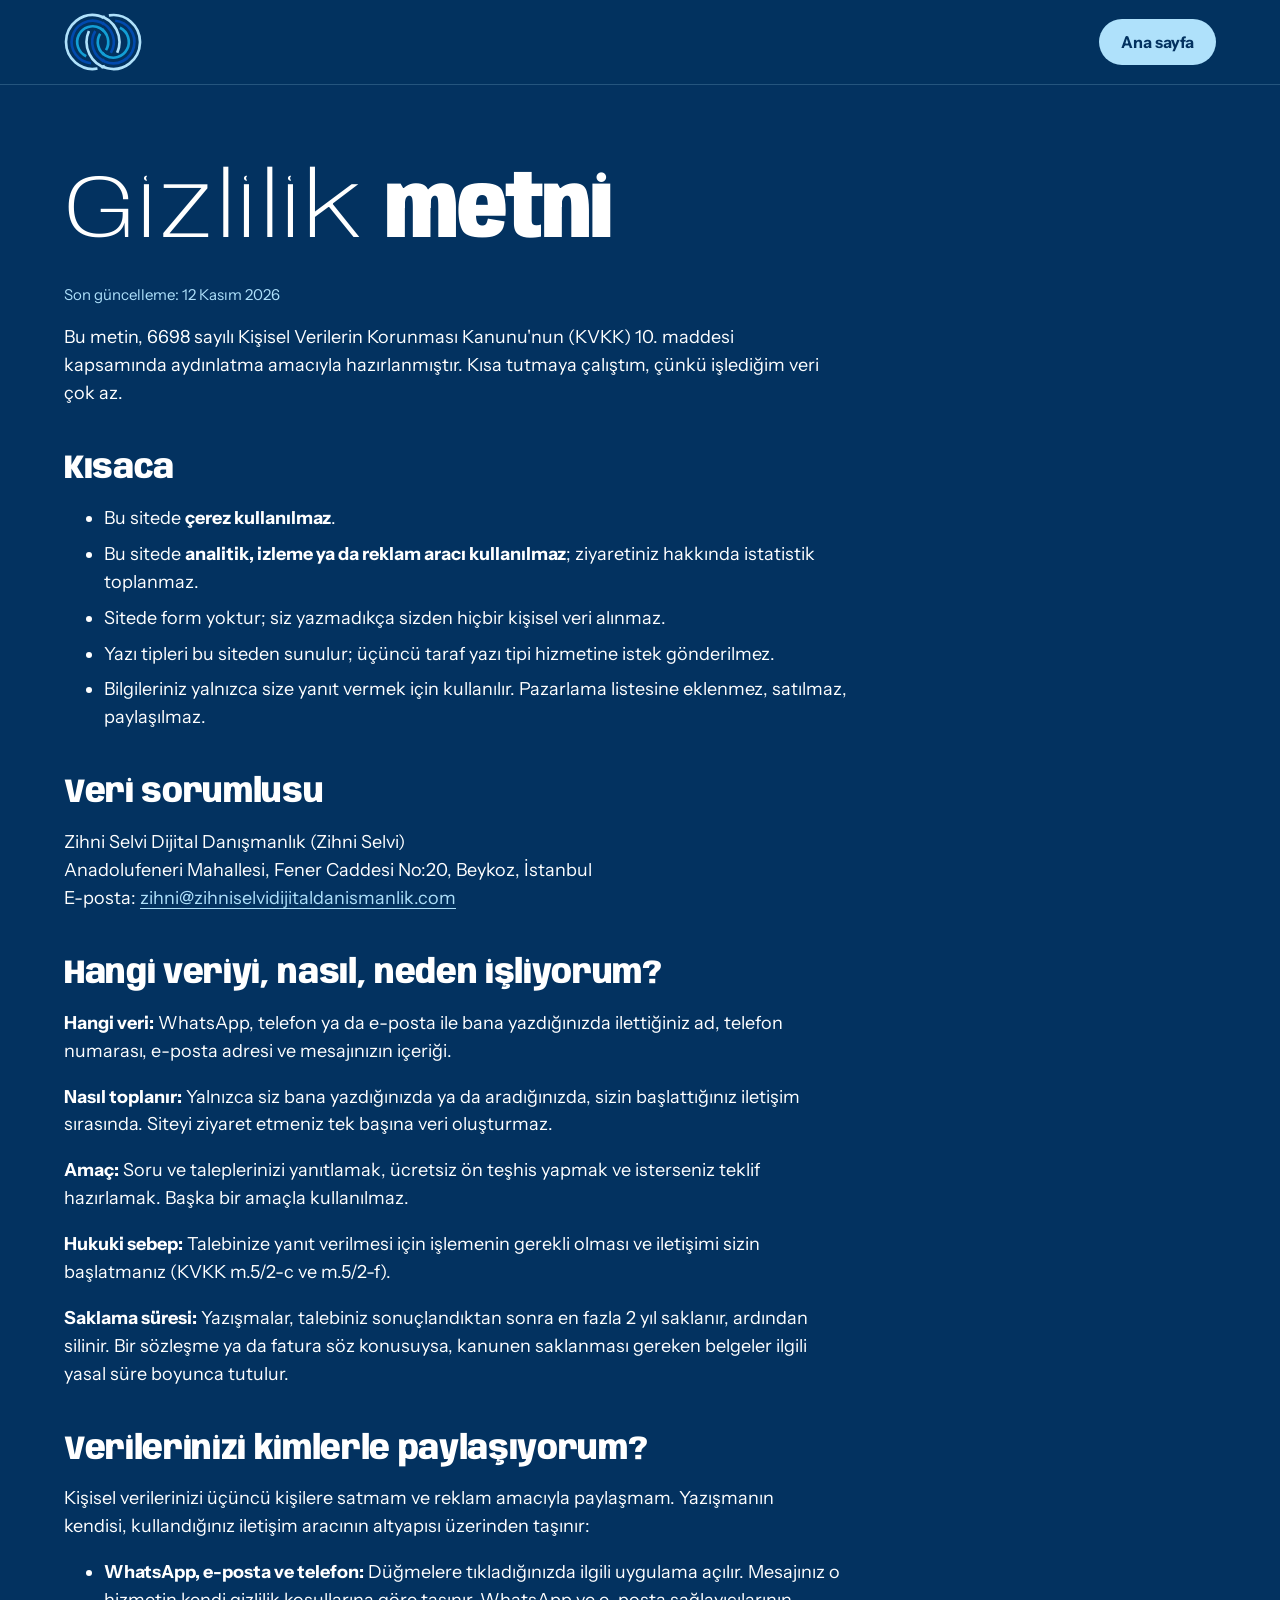
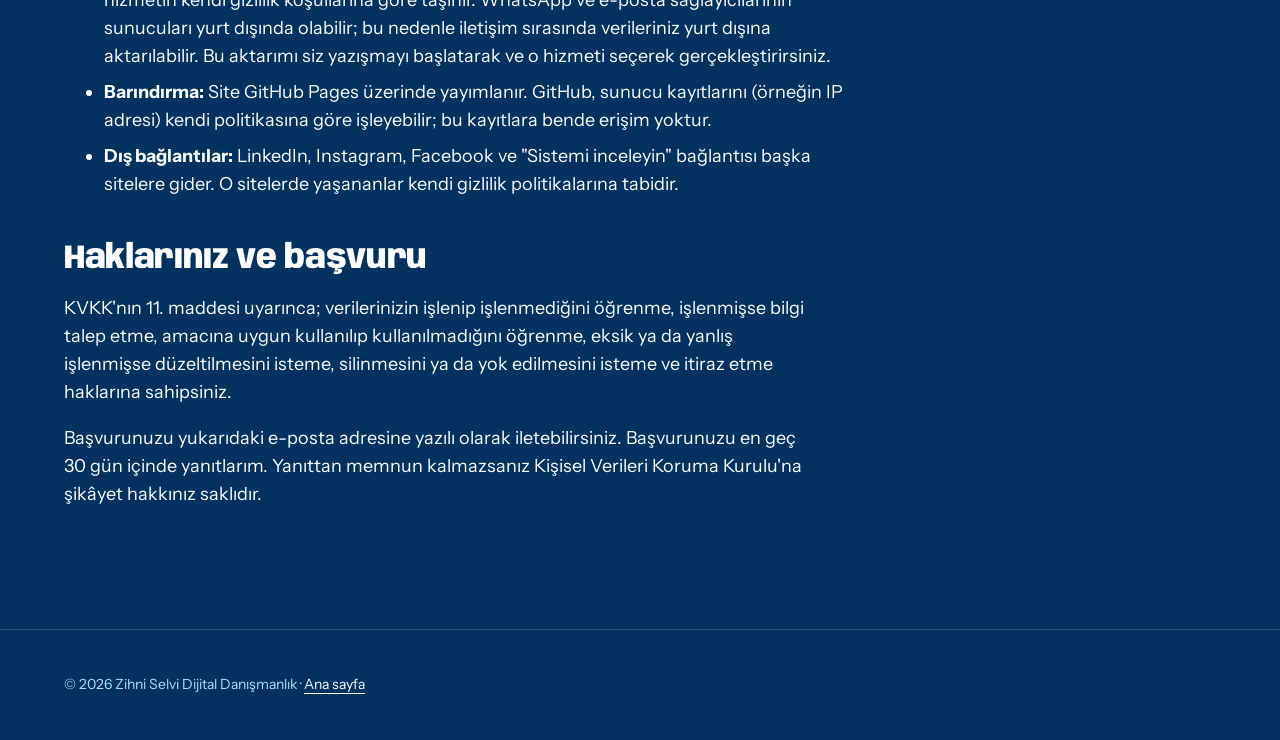
==== commit 8305510e: "Gizlilik metni küçük işletmeye göre yeniden yazıldı; ürün görselleri ve betikleri kaldırıldı Co-Auth" ====
--- a/gizlilik.html
+++ b/gizlilik.html
@@ -24,34 +24,42 @@
 <main>
   <div class="wrap">
     <h1><span class="t-thin">Gizlilik</span> <span class="t-bold">metni</span></h1>
-    <p class="upd">Son güncelleme: 8 Kasım 2026</p>
+    <p class="upd">Son güncelleme: 12 Kasım 2026</p>
+
+    <p>Bu metin, 6698 sayılı Kişisel Verilerin Korunması Kanunu'nun (KVKK) 10. maddesi kapsamında aydınlatma amacıyla hazırlanmıştır. Kısa tutmaya çalıştım, çünkü işlediğim veri çok az.</p>
 
     <h2>Kısaca</h2>
     <ul>
       <li>Bu sitede <strong>çerez kullanılmaz</strong>.</li>
       <li>Bu sitede <strong>analitik, izleme ya da reklam aracı kullanılmaz</strong>; ziyaretiniz hakkında istatistik toplanmaz.</li>
-      <li>Sitede form yoktur; siz yazmadıkça benden hiçbir kişisel veri alınmaz.</li>
+      <li>Sitede form yoktur; siz yazmadıkça sizden hiçbir kişisel veri alınmaz.</li>
       <li>Yazı tipleri bu siteden sunulur; üçüncü taraf yazı tipi hizmetine istek gönderilmez.</li>
+      <li>Bilgileriniz yalnızca size yanıt vermek için kullanılır. Pazarlama listesine eklenmez, satılmaz, paylaşılmaz.</li>
     </ul>
 
     <h2>Veri sorumlusu</h2>
-    <p>Zihni Selvi Dijital Danışmanlık.<br>
+    <p>Zihni Selvi Dijital Danışmanlık (Zihni Selvi)<br>
     Anadolufeneri Mahallesi, Fener Caddesi No:20, Beykoz, İstanbul<br>
     E-posta: <a href="mailto:zihni@zihniselvidijitaldanismanlik.com">zihni@zihniselvidijitaldanismanlik.com</a></p>
 
-    <h2>Hangi veriyi, neden işliyorum?</h2>
-    <p>WhatsApp, telefon ya da e-posta ile bana yazdığınızda ilettiğiniz bilgileri (ad, telefon numarası, e-posta adresi ve mesajınızın içeriği) yalnızca size yanıt vermek, ücretsiz ön teşhis yapmak ve istenirse teklif hazırlamak için işlerim. Bu bilgiler yalnızca sizin başlattığınız iletişim sırasında bana ulaşır. Reklam ya da profil çıkarma amacıyla kullanılmaz ve satılmaz.</p>
-    <p>Hukuki sebep: talebinizin yerine getirilmesi için gerekli olması ve iletişimi sizin başlatmanız (KVKK m.5/2-c ve m.5/2-f). Bilgiler, görüşmenin gerektirdiği süre kadar saklanır.</p>
+    <h2>Hangi veriyi, nasıl, neden işliyorum?</h2>
+    <p><strong>Hangi veri:</strong> WhatsApp, telefon ya da e-posta ile bana yazdığınızda ilettiğiniz ad, telefon numarası, e-posta adresi ve mesajınızın içeriği.</p>
+    <p><strong>Nasıl toplanır:</strong> Yalnızca siz bana yazdığınızda ya da aradığınızda, sizin başlattığınız iletişim sırasında. Siteyi ziyaret etmeniz tek başına veri oluşturmaz.</p>
+    <p><strong>Amaç:</strong> Soru ve taleplerinizi yanıtlamak, ücretsiz ön teşhis yapmak ve isterseniz teklif hazırlamak. Başka bir amaçla kullanılmaz.</p>
+    <p><strong>Hukuki sebep:</strong> Talebinize yanıt verilmesi için işlemenin gerekli olması ve iletişimi sizin başlatmanız (KVKK m.5/2-c ve m.5/2-f).</p>
+    <p><strong>Saklama süresi:</strong> Yazışmalar, talebiniz sonuçlandıktan sonra en fazla 2 yıl saklanır, ardından silinir. Bir sözleşme ya da fatura söz konusuysa, kanunen saklanması gereken belgeler ilgili yasal süre boyunca tutulur.</p>
 
-    <h2>Üçüncü taraflar</h2>
+    <h2>Verilerinizi kimlerle paylaşıyorum?</h2>
+    <p>Kişisel verilerinizi üçüncü kişilere satmam ve reklam amacıyla paylaşmam. Yazışmanın kendisi, kullandığınız iletişim aracının altyapısı üzerinden taşınır:</p>
     <ul>
-      <li><strong>WhatsApp, e-posta ve telefon:</strong> Düğmelere tıkladığınızda ilgili uygulama açılır. Mesajınız, o hizmetin kendi gizlilik koşullarına göre taşınır.</li>
+      <li><strong>WhatsApp, e-posta ve telefon:</strong> Düğmelere tıkladığınızda ilgili uygulama açılır. Mesajınız o hizmetin kendi gizlilik koşullarına göre taşınır. WhatsApp ve e-posta sağlayıcılarının sunucuları yurt dışında olabilir; bu nedenle iletişim sırasında verileriniz yurt dışına aktarılabilir. Bu aktarımı siz yazışmayı başlatarak ve o hizmeti seçerek gerçekleştirirsiniz.</li>
       <li><strong>Barındırma:</strong> Site GitHub Pages üzerinde yayımlanır. GitHub, sunucu kayıtlarını (örneğin IP adresi) kendi politikasına göre işleyebilir; bu kayıtlara bende erişim yoktur.</li>
       <li><strong>Dış bağlantılar:</strong> LinkedIn, Instagram, Facebook ve "Sistemi inceleyin" bağlantısı başka sitelere gider. O sitelerde yaşananlar kendi gizlilik politikalarına tabidir.</li>
     </ul>
 
-    <h2>Haklarınız</h2>
-    <p>KVKK'nın 11. maddesi uyarınca verilerinizin işlenip işlenmediğini öğrenme, bilgi talep etme, düzeltilmesini ya da silinmesini isteme ve itiraz etme haklarına sahipsiniz. Başvurularınızı yukarıdaki e-posta adresine iletebilirsiniz.</p>
+    <h2>Haklarınız ve başvuru</h2>
+    <p>KVKK'nın 11. maddesi uyarınca; verilerinizin işlenip işlenmediğini öğrenme, işlenmişse bilgi talep etme, amacına uygun kullanılıp kullanılmadığını öğrenme, eksik ya da yanlış işlenmişse düzeltilmesini isteme, silinmesini ya da yok edilmesini isteme ve itiraz etme haklarına sahipsiniz.</p>
+    <p>Başvurunuzu yukarıdaki e-posta adresine yazılı olarak iletebilirsiniz. Başvurunuzu en geç 30 gün içinde yanıtlarım. Yanıttan memnun kalmazsanız Kişisel Verileri Koruma Kurulu'na şikâyet hakkınız saklıdır.</p>
   </div>
 </main>
 <footer class="foot">
--- a/css/style.css
+++ b/css/style.css
@@ -1 +1 @@
-@font-face{font-family:Anybody;font-style:normal;font-weight:100 900;font-stretch:50% 150%;font-display:swap;src:url(../fonts/anybody-latin-standard-normal.woff2) format("woff2");unicode-range:U+0000-00FF,U+0131,U+0152-0153,U+02BB-02BC,U+02C6,U+02DA,U+02DC,U+0304,U+0308,U+0329,U+2000-206F,U+20AC,U+2122,U+2191,U+2193,U+2212,U+2215,U+FEFF,U+FFFD}@font-face{font-family:Anybody;font-style:normal;font-weight:100 900;font-stretch:50% 150%;font-display:swap;src:url(../fonts/anybody-latin-ext-standard-normal.woff2) format("woff2");unicode-range:U+0100-02BA,U+02BD-02C5,U+02C7-02CC,U+02CE-02D7,U+02DD-02FF,U+0304,U+0308,U+0329,U+1D00-1DBF,U+1E00-1E9F,U+1EF2-1EFF,U+2020,U+20A0-20AB,U+20AD-20C0,U+2113,U+2C60-2C7F,U+A720-A7FF}@font-face{font-family:Instrument Sans;font-style:normal;font-weight:400 700;font-stretch:75% 100%;font-display:swap;src:url(../fonts/instrument-sans-latin-standard-normal.woff2) format("woff2");unicode-range:U+0000-00FF,U+0131,U+0152-0153,U+02BB-02BC,U+02C6,U+02DA,U+02DC,U+0304,U+0308,U+0329,U+2000-206F,U+20AC,U+2122,U+2191,U+2193,U+2212,U+2215,U+FEFF,U+FFFD}@font-face{font-family:Instrument Sans;font-style:normal;font-weight:400 700;font-stretch:75% 100%;font-display:swap;src:url(../fonts/instrument-sans-latin-ext-standard-normal.woff2) format("woff2");unicode-range:U+0100-02BA,U+02BD-02C5,U+02C7-02CC,U+02CE-02D7,U+02DD-02FF,U+0304,U+0308,U+0329,U+1D00-1DBF,U+1E00-1E9F,U+1EF2-1EFF,U+2020,U+20A0-20AB,U+20AD-20C0,U+2113,U+2C60-2C7F,U+A720-A7FF}:root{color-scheme:dark;--kl:#033260;--l:#014aad;--m:#139ed5;--am:#afe1fb;--w:#ffffff;--display:"Anybody","Arial Narrow",system-ui,sans-serif;--body:"Instrument Sans",system-ui,sans-serif;--yan:clamp(20px,5vw,72px);--ease:cubic-bezier(.2,.7,.1,1);--fc:var(--am)}*{box-sizing:border-box}html{scroll-behavior:smooth;scroll-padding-top:84px}body{margin:0;font-family:var(--body);font-weight:400;font-size:18px;line-height:1.55;color:var(--w);background:var(--kl);-webkit-font-smoothing:antialiased;overflow-x:hidden}img{max-width:100%}a{color:inherit}:focus-visible{outline:3px solid var(--fc);outline-offset:4px;border-radius:4px}.s--light,.s--white{--fc:var(--kl)}.sr{position:absolute;width:1px;height:1px;overflow:hidden;clip:rect(0 0 0 0);white-space:nowrap}.skip{position:absolute;left:12px;top:-60px;z-index:100;background:var(--w);color:var(--kl);padding:12px 18px;border-radius:999px;font-weight:700;text-decoration:none}.skip:focus{top:12px;outline:3px solid var(--kl);outline-offset:2px}.wrap{max-width:1280px;margin:0 auto;padding:0 var(--yan);position:relative}.progress{position:fixed;inset:0 0 auto;height:4px;z-index:60;pointer-events:none}.progress i{display:block;height:100%;background:var(--m);transform-origin:0 50%;transform:scaleX(0)}.top{position:fixed;inset:0 0 auto;z-index:50;transition:transform .5s var(--ease),background .4s,box-shadow .4s}.top.is-solid{background:#033260e6;backdrop-filter:blur(12px);-webkit-backdrop-filter:blur(12px);box-shadow:0 1px #afe1fb33}.top.is-hidden{transform:translateY(-110%)}.top__in{display:flex;align-items:center;justify-content:space-between;height:84px;gap:16px}.brand{display:block;line-height:0;border-radius:8px}.brand__mark{display:block;width:78px;height:auto;transition:transform .6s var(--ease)}.brand:hover .brand__mark{transform:rotate(-6deg) scale(1.06)}.nav{display:flex;align-items:center;gap:26px}.nav a{text-decoration:none;font-weight:500;font-size:16px}.nav a:not(.btn) span{background:linear-gradient(currentColor,currentColor) 0 100%/0 2px no-repeat;padding-bottom:4px;transition:background-size .4s var(--ease)}.nav a:not(.btn):hover span{background-size:100% 2px}.nav-toggle{display:none;position:relative;width:52px;height:52px;border:1.5px solid var(--am);border-radius:50%;background:none;cursor:pointer;color:var(--w)}.nav-toggle span{position:absolute;left:15px;right:15px;height:2px;background:currentColor;transition:transform .4s var(--ease)}.nav-toggle span:nth-child(1){top:21px}.nav-toggle span:nth-child(2){top:29px}.nav-toggle[aria-expanded=true] span:nth-child(1){transform:translateY(4px) rotate(45deg)}.nav-toggle[aria-expanded=true] span:nth-child(2){transform:translateY(-4px) rotate(-45deg)}.btn{display:inline-flex;align-items:center;gap:10px;font:inherit;font-weight:700;text-decoration:none;background:var(--am);color:var(--kl);padding:16px 30px;border-radius:999px;border:0;cursor:pointer;transition:background .35s,color .35s}.btn:after{content:"\2192";transition:transform .35s var(--ease)}.btn:hover{background:var(--w)}.btn:hover:after{transform:translate(5px)}.btn--sm{padding:11px 22px;font-size:16px}.btn--sm:after{content:none}.btn--light{background:var(--w);color:var(--l)}.btn--light:hover{background:var(--am);color:var(--kl)}.btn--dark{background:var(--kl);color:var(--w)}.btn--dark:hover{background:var(--l);color:var(--w)}.btn--ghost{background:transparent;color:inherit;box-shadow:inset 0 0 0 2px currentColor}.btn--ghost:hover{background:var(--w);color:var(--l);box-shadow:inset 0 0 0 2px var(--w)}.btn--lg{padding:22px 40px;font-size:20px}.link{font-weight:600;text-decoration:none;background:linear-gradient(currentColor,currentColor) 0 100%/100% 2px no-repeat;padding-bottom:4px;transition:background-size .4s var(--ease),color .3s}.link:hover{background-size:0 2px;color:var(--am)}.s--light .link:hover{color:var(--l)}.actions{display:flex;align-items:center;gap:24px 36px;flex-wrap:wrap;margin-top:36px}h1,h2,h3{margin:0;font-family:var(--display);line-height:.95}.eyebrow{margin:0 0 26px;display:flex;align-items:center;gap:16px;font-size:13px;font-weight:600;letter-spacing:.24em;text-transform:uppercase;color:var(--am)}.eyebrow:after{content:"";width:64px;height:3px;background:var(--m);transform-origin:0 50%}.s--light .eyebrow,.s--white .eyebrow{color:var(--l)}.s--light .eyebrow:after,.s--white .eyebrow:after{background:var(--l)}h2{font-size:clamp(40px,7.4vw,112px);letter-spacing:-.025em;text-wrap:balance}.t-thin{font-variation-settings:"wght" 250,"wdth" 125;letter-spacing:0}.t-bold{font-variation-settings:"wght" 880,"wdth" 78}.lead{font-size:clamp(18px,1.7vw,23px);max-width:34em;margin:30px 0 0;font-weight:400}.s--dark .lead,.s--mid .lead,.hero .lead{color:var(--am)}.big{font-size:clamp(46px,10.5vw,168px)}.s{padding:clamp(80px,12vw,168px) 0;position:relative;overflow:hidden}.s--dark{background:var(--kl);color:var(--w)}.s--mid{background:var(--l);color:var(--w)}.s--light{background:var(--am);color:var(--kl)}.s--white{background:var(--w);color:var(--kl)}.split{display:grid;grid-template-columns:1.1fr 1fr;gap:clamp(40px,7vw,110px);align-items:center}.hero{position:relative;background:var(--kl);overflow:hidden;min-height:min(100svh,940px);display:flex;align-items:center}.hero__in{padding-top:128px;padding-bottom:210px;z-index:2}.hero__h{text-shadow:0 0 22px rgba(3,50,96,.6);font-size:clamp(46px,9.6vw,156px);line-height:.88;letter-spacing:-.03em}.hero__h .ln{display:block;overflow:hidden;padding:.04em 0 .1em}.hero__h .w{display:inline-block}.w--thin{font-variation-settings:"wght" 250,"wdth" 112;letter-spacing:0}.w--bold{font-variation-settings:"wght" 900,"wdth" 72}.w--line{font-variation-settings:"wght" 900,"wdth" 100;color:transparent;-webkit-text-stroke:2px var(--m);transition:color .5s}.hero__h:hover .w--line{color:var(--m)}.hero .lead{max-width:30em;margin-top:26px;font-variation-settings:"wght" var(--lw,400),"wdth" var(--lwd,100);text-shadow:0 0 14px rgba(3,50,96,.95),0 0 3px rgba(3,50,96,.9)}.asm{position:absolute;overflow:visible;z-index:0;pointer-events:none}.asm .p{stroke-linecap:butt}.hero__in,.s--contact .wrap{z-index:2}.pulse{position:absolute;left:0;right:0;bottom:0;width:100%;height:190px;z-index:1;pointer-events:none}.pulse path{stroke-dasharray:1;stroke-dashoffset:1}.pulse__dot{position:absolute;left:0;top:0;width:12px;height:12px;margin:-6px 0 0 -6px;border-radius:50%;background:#fff;box-shadow:0 0 0 3px #afe1fb59,0 0 18px 5px #139ed5f2,0 0 42px 12px #139ed580;opacity:0;z-index:3;pointer-events:none;animation:glow 1.1s ease-in-out infinite alternate}.is-offscreen .pulse__dot{animation-play-state:paused}@keyframes glow{0%{box-shadow:0 0 0 3px #afe1fb40,0 0 12px 3px #139ed5cc,0 0 30px 8px #139ed559}to{box-shadow:0 0 0 6px #afe1fb73,0 0 24px 8px #139ed5,0 0 56px 16px #139ed599}}.band{background:var(--l);color:var(--w);overflow:hidden;border-block:1px solid rgba(175,225,251,.3)}.band__t{display:flex;width:max-content;animation:marq 40s linear infinite}.band:hover .band__t{animation-play-state:paused}.band__row{list-style:none;margin:0;padding:22px 36px 22px 0;display:flex;align-items:center;gap:36px;font-family:var(--display);font-size:clamp(26px,4vw,56px);line-height:1;white-space:nowrap}.band__row .b-thin{font-variation-settings:"wght" 250,"wdth" 125}.band__row .b-bold{font-variation-settings:"wght" 900,"wdth" 75}.band__row .dot{width:14px;height:14px;border-radius:50%;background:var(--am);flex:none}@keyframes marq{to{transform:translate(-50%)}}.rows{list-style:none;margin:72px 0 0;padding:0;border-bottom:2px solid var(--kl)}.row{position:relative;display:grid;grid-template-columns:1.1fr 1.2fr 64px;gap:24px 48px;align-items:center;padding:44px 0;border-top:2px solid var(--kl);isolation:isolate;transition:color .5s var(--ease)}.row:before{content:"";position:absolute;inset:0 calc(var(--yan) * -1);background:var(--kl);transform:scaleY(0);transform-origin:50% 100%;transition:transform .55s var(--ease);z-index:-1}.row:hover{color:var(--w)}.row:hover:before{transform:scaleY(1)}.row h3{font-size:clamp(34px,5.2vw,78px);letter-spacing:-.02em;font-variation-settings:"wght" 250,"wdth" 120;transition:font-variation-settings .6s var(--ease)}.row:hover h3{font-variation-settings:"wght" 900,"wdth" 80}.row p{margin:0;font-size:clamp(17px,1.5vw,20px);max-width:32em}.row__a{width:64px;height:64px;border-radius:50%;border:2px solid currentColor;position:relative;transition:background .4s,border-color .4s,color .4s,transform .5s var(--ease)}.row__a:before{content:"";position:absolute;left:18px;top:30px;width:26px;height:2.4px;background:currentColor}.row__a:after{content:"";position:absolute;left:27px;top:24px;width:12px;height:12px;border-top:2.4px solid currentColor;border-right:2.4px solid currentColor;transform:rotate(45deg)}.row:hover .row__a{background:var(--am);border-color:var(--am);color:var(--kl);transform:rotate(-45deg)}.steps{list-style:none;margin:72px 0 0;padding:0;display:grid;grid-template-columns:repeat(4,1fr);gap:20px;counter-reset:adim}.step{counter-increment:adim;border-top:2px solid rgba(175,225,251,.4);padding:28px 0 8px}.step:before{content:counter(adim,decimal-leading-zero);display:block;font-family:var(--display);font-size:clamp(56px,6vw,96px);line-height:1;font-variation-settings:"wght" 250,"wdth" 125;color:var(--am);margin-bottom:18px}.step h3{font-size:clamp(26px,2.6vw,36px);font-variation-settings:"wght" 800,"wdth" 90;line-height:1.05;margin-bottom:12px}.step p{margin:0;color:var(--am);max-width:20em}.free{margin:44px 0 0;font-weight:600}.ticks{list-style:none;margin:34px 0 40px;padding:0;display:grid;gap:12px}.ticks li{position:relative;padding-left:40px;font-weight:600}.ticks li:before{content:"";position:absolute;left:0;top:.2em;width:24px;height:24px;border-radius:50%;background:var(--am)}.ticks li:after{content:"";position:absolute;left:8px;top:.34em;width:7px;height:12px;border:solid var(--kl);border-width:0 2.4px 2.4px 0;transform:rotate(40deg)}.phonewrap{justify-self:center;width:min(100%,360px)}.phone__cap{margin:0 0 16px;font-size:13px;font-weight:600;letter-spacing:.24em;text-transform:uppercase;color:var(--am);text-align:center}.phone{background:var(--w);color:var(--kl);border-radius:38px;padding:12px;box-shadow:0 40px 90px #0332608c}.phone__bar{display:flex;align-items:center;gap:12px;background:var(--kl);color:var(--w);border-radius:28px 28px 8px 8px;padding:14px 18px}.phone__bar i{width:34px;height:34px;border-radius:50%;background:var(--am);flex:none}.phone__bar b{font-weight:700;font-size:16px}.phone__bar small{margin-left:auto;font-size:12px;color:var(--am)}.chat{background:var(--am);border-radius:8px 8px 28px 28px;padding:18px 14px;min-height:460px;display:flex;flex-direction:column;gap:12px;position:relative;overflow:hidden}.msg,.typing{opacity:0;transform:translateY(14px) scale(.96);transition:opacity .5s var(--ease),transform .5s var(--ease);max-width:88%;border-radius:18px;padding:12px 15px;font-size:15px;line-height:1.4}.msg small{display:block;font-size:11px;letter-spacing:.06em;text-transform:uppercase;font-weight:700;margin-bottom:6px;opacity:.85}.msg u{text-decoration:none;font-family:var(--display);font-weight:800;background:var(--kl);color:var(--w);border-radius:6px;padding:0 7px}.msg i{font-style:normal;font-size:12px;font-weight:700}.msg--in{background:var(--w);border-bottom-left-radius:4px;align-self:flex-start}.msg--draft{background:var(--w);border:2px dashed var(--l);align-self:flex-end;border-bottom-right-radius:4px}.msg--out{background:var(--l);color:var(--w);align-self:flex-end;border-bottom-right-radius:4px;position:absolute;right:14px;bottom:18px}.msg--out small{margin:8px 0 0;opacity:.9}.msg--out u{background:var(--am);color:var(--kl)}.acts{display:flex;gap:8px;margin-top:12px}.acts em,.acts strong{font-style:normal;font-size:13px;padding:8px 12px;border-radius:999px}.acts em{border:1.5px solid var(--kl)}.acts strong{background:var(--am);color:var(--kl);transition:background .3s,color .3s,transform .3s}.acts strong.is-press{background:var(--kl);color:var(--w);transform:scale(.94)}.typing{background:var(--w);position:absolute;right:14px;bottom:18px;display:flex;gap:5px;padding:14px 16px;width:70px}.typing i{width:8px;height:8px;border-radius:50%;background:var(--l);animation:dot 1s infinite}.typing i:nth-child(2){animation-delay:.15s}.typing i:nth-child(3){animation-delay:.3s}@keyframes dot{0%,60%,to{transform:translateY(0);opacity:.4}30%{transform:translateY(-6px);opacity:1}}.chat .show{opacity:1;transform:none}.msg--draft.show{position:absolute;right:14px;bottom:18px}.phone__note{margin:14px 0 0;text-align:center;font-size:14px;color:var(--am)}.about{display:grid;grid-template-columns:minmax(220px,.62fr) 1.4fr;gap:clamp(36px,6vw,96px);align-items:start;margin-top:56px}.portrait{margin:0;aspect-ratio:4/5;border-radius:24px;overflow:hidden;background:var(--kl)}.portrait img{display:block;width:100%;height:100%;object-fit:cover}.about__t p{margin:0 0 18px;max-width:34em;font-size:clamp(18px,1.6vw,21px)}.about__t .btn{margin-top:14px}.timeline{list-style:none;margin:56px 0 0;padding:0;display:grid;grid-template-columns:repeat(3,1fr);gap:20px}.timeline li{background:var(--kl);color:var(--w);border-radius:24px;padding:32px}.timeline .d{display:block;font-size:13px;letter-spacing:.2em;text-transform:uppercase;color:var(--am);margin-bottom:14px;font-weight:600}.timeline h3{font-size:clamp(24px,2.6vw,34px);font-variation-settings:"wght" 800,"wdth" 90;line-height:1.05}.timeline p{margin:14px 0 0}.timeline .ph{color:var(--am);font-weight:700}.pillars{list-style:none;margin:80px 0 0;padding:0;display:grid;grid-template-columns:1fr 1fr;gap:0 clamp(24px,5vw,80px)}.pillar{--p:0;border-top:2px solid rgba(175,225,251,.35);padding:36px 0 56px}.pillar__w{display:block;font-family:var(--display);font-size:clamp(56px,9.5vw,150px);line-height:.95;letter-spacing:-.02em;font-variation-settings:"wght" calc(250 + 330 * var(--p)),"wdth" calc(135 - 60 * var(--p));color:color-mix(in srgb,var(--w) calc(62% + 38% * var(--p)),var(--m));will-change:font-variation-settings;transition:font-variation-settings .35s var(--ease),color .35s}.pillar:hover .pillar__w,.pillar:active .pillar__w,.pillar:focus-within .pillar__w{font-variation-settings:"wght" 900,"wdth" 75;color:var(--w)}#yaklasim .t-thin{transition:font-variation-settings .45s var(--ease)}#yaklasim h2:hover .t-thin{font-variation-settings:"wght" 880,"wdth" 78}.pillar p{margin:22px 0 0;max-width:26em;color:var(--am)}.s--products{padding:clamp(56px,7vw,96px) 0 clamp(56px,7vw,96px)}.s--products h2{font-size:clamp(30px,4.2vw,56px)}.s--products .lead{font-size:clamp(16px,1.3vw,19px)}.chips{display:flex;gap:10px;flex-wrap:wrap;margin:36px 0 0;padding:0;list-style:none}.chip{font:inherit;font-weight:600;font-size:15px;color:var(--kl);background:transparent;border:2px solid var(--kl);border-radius:999px;padding:9px 18px;cursor:pointer;transition:background .3s,color .3s}.chip small{font-size:13px;opacity:.85;margin-left:4px}.chip:hover{background:var(--am)}.chip[aria-pressed=true]{background:var(--kl);color:var(--w)}.rail{margin-top:28px;overflow-x:auto;scroll-snap-type:x proximity;scroll-padding-inline:var(--yan);scrollbar-width:none;cursor:grab;padding:12px 0 24px;-webkit-overflow-scrolling:touch}.rail::-webkit-scrollbar{display:none}.rail.is-drag{cursor:grabbing;scroll-snap-type:none}.rail__t{list-style:none;margin:0;padding:0 var(--yan);display:flex;gap:16px;width:max-content}.rail__t li[hidden]{display:none}.card{width:clamp(200px,20vw,250px);background:var(--w);color:var(--kl);border:2px solid var(--am);border-radius:20px;overflow:hidden;scroll-snap-align:start;display:flex;flex-direction:column}.card img{display:block;width:100%;height:auto;aspect-ratio:1;object-fit:contain;background:var(--w);pointer-events:none;-webkit-user-drag:none}.card h3{padding:12px 18px 6px;font-size:19px;line-height:1.15;font-variation-settings:"wght" 700,"wdth" 95;border-top:2px solid var(--am);min-height:3.2em}.card a{margin:auto 18px 18px;align-self:flex-start;font-weight:600;font-size:15px;color:var(--l);text-underline-offset:4px}.card a:hover{color:var(--kl)}.rail__ctl{display:flex;align-items:center;justify-content:space-between;gap:20px;flex-wrap:wrap;margin-top:6px}.rail__btns{display:flex;gap:12px}.rbtn{width:52px;height:52px;border-radius:50%;border:2px solid var(--kl);background:none;color:var(--kl);cursor:pointer;display:grid;place-items:center;transition:background .3s,color .3s}.rbtn svg{width:24px;height:24px}.rbtn:hover{background:var(--kl);color:var(--w)}.rail__note{margin:0;font-size:15px;max-width:34em}.s--contact{padding-bottom:clamp(100px,12vw,180px)}.mail{font-family:var(--display);font-size:clamp(20px,2.4vw,34px);font-variation-settings:"wght" 600,"wdth" 95;text-decoration:none;background:linear-gradient(var(--m),var(--m)) 0 100%/100% 3px no-repeat;padding-bottom:6px;overflow-wrap:anywhere;transition:background-size .4s var(--ease),color .3s}.mail:hover{background-size:100% 100%;color:var(--kl)}.contact{margin:90px 0 0;display:grid;grid-template-columns:1fr 1.4fr;gap:0 40px;max-width:900px}.contact>div{padding:24px 0;border-top:2px solid rgba(175,225,251,.4)}.contact dt{font-size:13px;letter-spacing:.24em;text-transform:uppercase;color:var(--am);margin-bottom:8px;font-weight:600}.contact dd{margin:0;font-size:22px;font-weight:600}.contact address{font-style:normal}.contact a{text-underline-offset:4px}.contact .ph{font-weight:700;color:var(--am)}.social{display:flex;gap:12px;list-style:none;margin:0;padding:0}.social a{display:grid;place-items:center;width:48px;height:48px;border-radius:50%;border:2px solid var(--am);color:var(--am);transition:background .3s,color .3s}.social a:hover{background:var(--am);color:var(--kl)}.social svg{width:22px;height:22px}.social--contact{margin-top:36px}.foot{background:var(--kl);padding:44px 0;font-size:14px;color:var(--am);border-top:1px solid rgba(175,225,251,.2)}.foot__in{display:grid;grid-template-columns:auto 1fr auto;gap:28px 48px;align-items:center}.lockup{display:flex;align-items:center;gap:18px;text-decoration:none;color:var(--w)}.lockup img{width:96px;height:auto;display:block}.lockup b{display:block;font-family:var(--display);font-size:26px;line-height:1;font-variation-settings:"wght" 800,"wdth" 90;letter-spacing:.02em}.lockup span{display:block;font-size:12px;letter-spacing:.2em;margin-top:6px;color:var(--am)}.foot__meta{display:grid;gap:6px}.foot__meta a{color:var(--w);text-underline-offset:4px}.foot .ph{font-weight:700}.js .rv{opacity:0;transform:translateY(36px);transition:opacity .9s var(--ease),transform .9s var(--ease);transition-delay:var(--d,0s)}.js .rv.in{opacity:1;transform:none}.js .hero__h .w{transform:translateY(110%);transition:transform 1.1s var(--ease)}.js .hero__h .ln:nth-child(2) .w{transition-delay:.12s}.js .hero__h .ln:nth-child(2) .w:nth-child(2){transition-delay:.24s}.js .hero.is-loaded .hero__h .w{transform:none}.js .eyebrow.rv:after{transform:scaleX(0);transition:transform 1s .3s var(--ease)}.js .eyebrow.rv.in:after{transform:none}@media(max-width:1100px){.steps{grid-template-columns:1fr 1fr}.nav{gap:18px}.nav a{font-size:15px}}@media(max-width:900px){.split,.about,.pillars,.contact,.timeline,.steps{grid-template-columns:1fr}.portrait{max-width:320px}.row{grid-template-columns:1fr 64px;padding:34px 0}.row p{grid-column:1 / 2}.row__a{grid-row:1;grid-column:2}.pulse{height:130px}.hero__in{padding-bottom:170px}.nav-toggle{display:block;z-index:62}.nav{position:fixed;inset:0;background:var(--kl);flex-direction:column;align-items:flex-start;justify-content:center;gap:6px;padding:100px var(--yan) 40px;transform:translateY(-100%);visibility:hidden;transition:transform .6s var(--ease),visibility 0s .6s;z-index:61;overflow-y:auto}.nav.is-open{transform:none;visibility:visible;transition:transform .6s var(--ease)}.nav a{font-family:var(--display);font-size:clamp(30px,9vw,52px);font-variation-settings:"wght" 800,"wdth" 85;padding:6px 0}.nav .btn{margin-top:20px;font-family:var(--body);font-size:18px}.phone{transform:none}.hero__h{font-size:14.4vw}.mail{font-size:clamp(15px,4.4vw,30px);overflow-wrap:normal;word-break:keep-all}.foot__in{grid-template-columns:1fr}}@media(max-width:520px){.w--line{-webkit-text-stroke-width:1.5px}.card{width:min(72vw,240px)}}@media(prefers-reduced-motion:reduce){html{scroll-behavior:auto}.band__t,.pulse__dot{animation:none}.js .rv{transform:none}.js .hero__h .w{transition-duration:.5s}.brand:hover .brand__mark,.btn:hover:after{transform:none}}.page{min-height:100vh;display:flex;flex-direction:column}.page main{flex:1;padding:clamp(120px,14vw,170px) 0 clamp(60px,8vw,110px)}.page h1{font-size:clamp(40px,7vw,96px);letter-spacing:-.025em;margin-bottom:28px}.page h2{font-size:clamp(24px,2.6vw,34px);letter-spacing:-.01em;line-height:1.05;font-variation-settings:"wght" 800,"wdth" 90;margin:44px 0 12px}.page p,.page li{max-width:42em;color:var(--w)}.page li{margin-bottom:8px}.page a:not(.btn){color:var(--am);text-underline-offset:4px}.page .ph{font-weight:700;color:var(--am)}.page .upd{color:var(--am);font-size:15px}
+@font-face{font-family:Anybody;font-style:normal;font-weight:100 900;font-stretch:50% 150%;font-display:swap;src:url(../fonts/anybody-latin-standard-normal.woff2) format("woff2");unicode-range:U+0000-00FF,U+0131,U+0152-0153,U+02BB-02BC,U+02C6,U+02DA,U+02DC,U+0304,U+0308,U+0329,U+2000-206F,U+20AC,U+2122,U+2191,U+2193,U+2212,U+2215,U+FEFF,U+FFFD}@font-face{font-family:Anybody;font-style:normal;font-weight:100 900;font-stretch:50% 150%;font-display:swap;src:url(../fonts/anybody-latin-ext-standard-normal.woff2) format("woff2");unicode-range:U+0100-02BA,U+02BD-02C5,U+02C7-02CC,U+02CE-02D7,U+02DD-02FF,U+0304,U+0308,U+0329,U+1D00-1DBF,U+1E00-1E9F,U+1EF2-1EFF,U+2020,U+20A0-20AB,U+20AD-20C0,U+2113,U+2C60-2C7F,U+A720-A7FF}@font-face{font-family:Instrument Sans;font-style:normal;font-weight:400 700;font-stretch:75% 100%;font-display:swap;src:url(../fonts/instrument-sans-latin-standard-normal.woff2) format("woff2");unicode-range:U+0000-00FF,U+0131,U+0152-0153,U+02BB-02BC,U+02C6,U+02DA,U+02DC,U+0304,U+0308,U+0329,U+2000-206F,U+20AC,U+2122,U+2191,U+2193,U+2212,U+2215,U+FEFF,U+FFFD}@font-face{font-family:Instrument Sans;font-style:normal;font-weight:400 700;font-stretch:75% 100%;font-display:swap;src:url(../fonts/instrument-sans-latin-ext-standard-normal.woff2) format("woff2");unicode-range:U+0100-02BA,U+02BD-02C5,U+02C7-02CC,U+02CE-02D7,U+02DD-02FF,U+0304,U+0308,U+0329,U+1D00-1DBF,U+1E00-1E9F,U+1EF2-1EFF,U+2020,U+20A0-20AB,U+20AD-20C0,U+2113,U+2C60-2C7F,U+A720-A7FF}:root{color-scheme:dark;--kl:#033260;--l:#014aad;--m:#139ed5;--am:#afe1fb;--w:#ffffff;--display:"Anybody","Arial Narrow",system-ui,sans-serif;--body:"Instrument Sans",system-ui,sans-serif;--yan:clamp(20px,5vw,72px);--ease:cubic-bezier(.2,.7,.1,1);--fc:var(--am)}*{box-sizing:border-box}html{scroll-behavior:smooth;scroll-padding-top:84px}body{margin:0;font-family:var(--body);font-weight:400;font-size:18px;line-height:1.55;color:var(--w);background:var(--kl);-webkit-font-smoothing:antialiased;overflow-x:hidden;overflow-x:clip}img{max-width:100%}a{color:inherit}:focus-visible{outline:3px solid var(--fc);outline-offset:4px;border-radius:4px}.s--light,.s--white{--fc:var(--kl)}.sr{position:absolute;width:1px;height:1px;overflow:hidden;clip:rect(0 0 0 0);white-space:nowrap}.skip{position:absolute;left:12px;top:-60px;z-index:100;background:var(--w);color:var(--kl);padding:12px 18px;border-radius:999px;font-weight:700;text-decoration:none}.skip:focus{top:12px;outline:3px solid var(--kl);outline-offset:2px}.wrap{max-width:1280px;margin:0 auto;padding:0 var(--yan);position:relative}.progress{position:fixed;inset:0 0 auto;height:4px;z-index:60;pointer-events:none}.progress i{display:block;height:100%;background:var(--m);transform-origin:0 50%;transform:scaleX(0)}.top{position:fixed;inset:0 0 auto;z-index:50}.top:before{content:"";position:absolute;inset:0;z-index:-1;background:#03326000;box-shadow:0 1px #afe1fb00;transition:background .4s,box-shadow .4s}.top.is-solid:before{background:#033260eb;backdrop-filter:blur(12px);-webkit-backdrop-filter:blur(12px);box-shadow:0 1px #afe1fb33}.top__in{display:flex;align-items:center;justify-content:space-between;height:84px;gap:16px}.brand{display:block;line-height:0;border-radius:8px}.brand__mark{display:block;width:78px;height:auto;transition:transform .6s var(--ease)}.brand:hover .brand__mark{transform:rotate(-6deg) scale(1.06)}.nav{display:flex;align-items:center;gap:26px}.nav a{text-decoration:none;font-weight:500;font-size:16px}.nav a:not(.btn) span{background:linear-gradient(currentColor,currentColor) 0 100%/0 2px no-repeat;padding-bottom:4px;transition:background-size .4s var(--ease)}.nav a:not(.btn):hover span{background-size:100% 2px}.nav-toggle{display:none;position:relative;width:52px;height:52px;border:1.5px solid var(--am);border-radius:50%;background:none;cursor:pointer;color:var(--w)}.nav-toggle span{position:absolute;left:15px;right:15px;height:2px;background:currentColor;transition:transform .4s var(--ease)}.nav-toggle span:nth-child(1){top:21px}.nav-toggle span:nth-child(2){top:29px}.nav-toggle[aria-expanded=true] span:nth-child(1){transform:translateY(4px) rotate(45deg)}.nav-toggle[aria-expanded=true] span:nth-child(2){transform:translateY(-4px) rotate(-45deg)}.btn{display:inline-flex;align-items:center;gap:10px;font:inherit;font-weight:700;text-decoration:none;background:var(--am);color:var(--kl);padding:16px 30px;border-radius:999px;border:0;cursor:pointer;transition:background .35s,color .35s}.btn:after{content:"\2192";transition:transform .35s var(--ease)}.btn:hover{background:var(--w)}.btn:hover:after{transform:translate(5px)}.btn--sm{padding:11px 22px;font-size:16px}.btn--sm:after{content:none}.btn--light{background:var(--w);color:var(--l)}.btn--light:hover{background:var(--am);color:var(--kl)}.btn--dark{background:var(--kl);color:var(--w)}.btn--dark:hover{background:var(--l);color:var(--w)}.btn--ghost{background:transparent;color:inherit;box-shadow:inset 0 0 0 2px currentColor}.btn--ghost:hover{background:var(--w);color:var(--l);box-shadow:inset 0 0 0 2px var(--w)}.btn--lg{padding:22px 40px;font-size:20px}.link{font-weight:600;text-decoration:none;background:linear-gradient(currentColor,currentColor) 0 100%/100% 2px no-repeat;padding-bottom:4px;transition:background-size .4s var(--ease),color .3s}.link:hover{background-size:0 2px;color:var(--am)}.s--light .link:hover{color:var(--l)}.actions{display:flex;align-items:center;gap:24px 36px;flex-wrap:wrap;margin-top:36px}h1,h2,h3{margin:0;font-family:var(--display);line-height:.95}.eyebrow{margin:0 0 26px;display:flex;align-items:center;gap:16px;font-size:13px;font-weight:600;letter-spacing:.24em;text-transform:uppercase;color:var(--am)}.eyebrow:after{content:"";width:64px;height:3px;background:var(--m);transform-origin:0 50%}.s--light .eyebrow,.s--white .eyebrow{color:var(--l)}.s--light .eyebrow:after,.s--white .eyebrow:after{background:var(--l)}h2{font-size:clamp(40px,7.4vw,112px);letter-spacing:-.025em;text-wrap:balance}.t-thin{font-variation-settings:"wght" 250,"wdth" 125;letter-spacing:0}.t-bold{font-variation-settings:"wght" 880,"wdth" 78}.lead{font-size:clamp(18px,1.7vw,23px);max-width:34em;margin:30px 0 0;font-weight:400}.s--dark .lead,.s--mid .lead,.hero .lead{color:var(--am)}.big{font-size:clamp(46px,10.5vw,168px)}.s{padding:clamp(80px,12vw,168px) 0;position:relative;overflow:hidden}.s--dark{background:var(--kl);color:var(--w)}.s--mid{background:var(--l);color:var(--w)}.s--light{background:var(--am);color:var(--kl)}.s--white{background:var(--w);color:var(--kl)}.split{display:grid;grid-template-columns:1.1fr 1fr;gap:clamp(40px,7vw,110px);align-items:center}.hero{position:relative;background:var(--kl);overflow:hidden;min-height:min(100svh,940px);display:flex;align-items:center}.hero__in{padding-top:128px;padding-bottom:210px;z-index:2}.hero__h{text-shadow:0 0 22px rgba(3,50,96,.6);font-size:clamp(46px,9.6vw,156px);line-height:.88;letter-spacing:-.03em}.hero__h .ln{display:block;overflow:hidden;padding:.04em 0 .1em}.hero__h .w{display:inline-block}.w--thin{font-variation-settings:"wght" 250,"wdth" 112;letter-spacing:0}.w--bold{font-variation-settings:"wght" 900,"wdth" 72}.w--line{font-variation-settings:"wght" 900,"wdth" 100;color:transparent;-webkit-text-stroke:2px var(--m);transition:color .5s}.hero__h:hover .w--line{color:var(--m)}.hero .lead{max-width:30em;margin-top:26px;font-variation-settings:"wght" var(--lw,400),"wdth" var(--lwd,100);text-shadow:0 0 14px rgba(3,50,96,.95),0 0 3px rgba(3,50,96,.9)}.asm{position:absolute;overflow:visible;z-index:0;pointer-events:none;visibility:hidden}.asm .p{stroke-linecap:butt}.hero__in,.s--contact .wrap{z-index:2}.pulse{position:absolute;left:0;right:0;bottom:0;width:100%;height:190px;z-index:1;pointer-events:none}.pulse path{stroke-dasharray:1;stroke-dashoffset:1}.pulse__dot{position:absolute;left:0;top:0;width:12px;height:12px;margin:-6px 0 0 -6px;border-radius:50%;background:#fff;box-shadow:0 0 0 3px #afe1fb59,0 0 18px 5px #139ed5f2,0 0 42px 12px #139ed580;opacity:0;z-index:3;pointer-events:none;animation:glow 1.1s ease-in-out infinite alternate}.is-offscreen .pulse__dot{animation-play-state:paused}@keyframes glow{0%{box-shadow:0 0 0 3px #afe1fb40,0 0 12px 3px #139ed5cc,0 0 30px 8px #139ed559}to{box-shadow:0 0 0 6px #afe1fb73,0 0 24px 8px #139ed5,0 0 56px 16px #139ed599}}.band{background:var(--l);color:var(--w);overflow:hidden;border-block:1px solid rgba(175,225,251,.3)}.band__t{display:flex;width:max-content;animation:marq 40s linear infinite}.band:hover .band__t{animation-play-state:paused}.band__row{list-style:none;margin:0;padding:22px 36px 22px 0;display:flex;align-items:center;gap:36px;font-family:var(--display);font-size:clamp(26px,4vw,56px);line-height:1;white-space:nowrap}.band__row .b-thin{font-variation-settings:"wght" 250,"wdth" 125}.band__row .b-bold{font-variation-settings:"wght" 900,"wdth" 75}.band__row .dot{width:14px;height:14px;border-radius:50%;background:var(--am);flex:none}@keyframes marq{to{transform:translate(-50%)}}.rows{list-style:none;margin:72px 0 0;padding:0;border-bottom:2px solid var(--kl)}.row{position:relative;display:grid;grid-template-columns:1.1fr 1.2fr 64px;gap:24px 48px;align-items:center;padding:44px 0;border-top:2px solid var(--kl);isolation:isolate;transition:color .5s var(--ease)}.row:before{content:"";position:absolute;inset:0 calc(var(--yan) * -1);background:var(--kl);transform:scaleY(0);transform-origin:50% 100%;transition:transform .55s var(--ease);z-index:-1}.row:hover{color:var(--w)}.row:hover:before{transform:scaleY(1)}.row h3{font-size:clamp(34px,5.2vw,78px);letter-spacing:-.02em;font-variation-settings:"wght" 250,"wdth" 120;transition:font-variation-settings .6s var(--ease)}.row:hover h3{font-variation-settings:"wght" 900,"wdth" 80}.row p{margin:0;font-size:clamp(17px,1.5vw,20px);max-width:32em}.row__a{width:64px;height:64px;border-radius:50%;border:2px solid currentColor;position:relative;transition:background .4s,border-color .4s,color .4s,transform .5s var(--ease)}.row__a:before{content:"";position:absolute;left:18px;top:30px;width:26px;height:2.4px;background:currentColor}.row__a:after{content:"";position:absolute;left:27px;top:24px;width:12px;height:12px;border-top:2.4px solid currentColor;border-right:2.4px solid currentColor;transform:rotate(45deg)}.row:hover .row__a{background:var(--am);border-color:var(--am);color:var(--kl);transform:rotate(-45deg)}.steps{list-style:none;margin:72px 0 0;padding:0;display:grid;grid-template-columns:repeat(4,1fr);gap:20px;counter-reset:adim}.step{counter-increment:adim;border-top:2px solid rgba(175,225,251,.4);padding:28px 0 8px}.step:before{content:counter(adim,decimal-leading-zero);display:block;font-family:var(--display);font-size:clamp(56px,6vw,96px);line-height:1;font-variation-settings:"wght" 250,"wdth" 125;color:var(--am);margin-bottom:18px}.step h3{font-size:clamp(26px,2.6vw,36px);font-variation-settings:"wght" 800,"wdth" 90;line-height:1.05;margin-bottom:12px}.step p{margin:0;color:var(--am);max-width:20em}.free{margin:44px 0 0;font-weight:600}.ticks{list-style:none;margin:34px 0 40px;padding:0;display:grid;gap:12px}.ticks li{position:relative;padding-left:40px;font-weight:600}.ticks li:before{content:"";position:absolute;left:0;top:.2em;width:24px;height:24px;border-radius:50%;background:var(--am)}.ticks li:after{content:"";position:absolute;left:8px;top:.34em;width:7px;height:12px;border:solid var(--kl);border-width:0 2.4px 2.4px 0;transform:rotate(40deg)}.phonewrap{justify-self:center;width:min(100%,360px)}.phone__cap{margin:0 0 16px;font-size:13px;font-weight:600;letter-spacing:.24em;text-transform:uppercase;color:var(--am);text-align:center}.phone{background:var(--w);color:var(--kl);border-radius:38px;padding:12px;box-shadow:0 40px 90px #0332608c}.phone__bar{display:flex;align-items:center;gap:12px;background:var(--kl);color:var(--w);border-radius:28px 28px 8px 8px;padding:14px 18px}.phone__bar i{width:34px;height:34px;border-radius:50%;background:var(--am);flex:none}.phone__bar b{font-weight:700;font-size:16px}.phone__bar small{margin-left:auto;font-size:12px;color:var(--am)}.chat{background:var(--am);border-radius:8px 8px 28px 28px;padding:18px 14px;min-height:460px;display:flex;flex-direction:column;gap:12px;position:relative;overflow:hidden}.msg,.typing{opacity:0;transform:translateY(14px) scale(.96);transition:opacity .5s var(--ease),transform .5s var(--ease);max-width:88%;border-radius:18px;padding:12px 15px;font-size:15px;line-height:1.4}.msg small{display:block;font-size:11px;letter-spacing:.06em;text-transform:uppercase;font-weight:700;margin-bottom:6px;opacity:.85}.msg u{text-decoration:none;font-family:var(--display);font-weight:800;background:var(--kl);color:var(--w);border-radius:6px;padding:0 7px}.msg i{font-style:normal;font-size:12px;font-weight:700}.msg--in{background:var(--w);border-bottom-left-radius:4px;align-self:flex-start}.msg--draft{background:var(--w);border:2px dashed var(--l);align-self:flex-end;border-bottom-right-radius:4px}.msg--out{background:var(--l);color:var(--w);align-self:flex-end;border-bottom-right-radius:4px;position:absolute;right:14px;bottom:18px}.msg--out small{margin:8px 0 0;opacity:.9}.msg--out u{background:var(--am);color:var(--kl)}.acts{display:flex;gap:8px;margin-top:12px}.acts em,.acts strong{font-style:normal;font-size:13px;padding:8px 12px;border-radius:999px}.acts em{border:1.5px solid var(--kl)}.acts strong{background:var(--am);color:var(--kl);transition:background .3s,color .3s,transform .3s}.acts strong.is-press{background:var(--kl);color:var(--w);transform:scale(.94)}.typing{background:var(--w);position:absolute;right:14px;bottom:18px;display:flex;gap:5px;padding:14px 16px;width:70px}.typing i{width:8px;height:8px;border-radius:50%;background:var(--l);animation:dot 1s infinite}.typing i:nth-child(2){animation-delay:.15s}.typing i:nth-child(3){animation-delay:.3s}@keyframes dot{0%,60%,to{transform:translateY(0);opacity:.4}30%{transform:translateY(-6px);opacity:1}}.chat .show{opacity:1;transform:none}.msg--draft.show{position:absolute;right:14px;bottom:18px}.phone__note{margin:14px 0 0;text-align:center;font-size:14px;color:var(--am)}.about{display:grid;grid-template-columns:minmax(220px,.62fr) 1.4fr;gap:clamp(36px,6vw,96px);align-items:start;margin-top:56px}.portrait{display:block;margin:0;aspect-ratio:1/1;border-radius:24px;overflow:hidden;background:#139ed5;box-shadow:0 12px 32px #0332602e}.portrait img{display:block;width:100%;height:100%;object-fit:cover;object-position:50% 20%}.about__t p{margin:0 0 18px;max-width:34em;font-size:clamp(18px,1.6vw,21px)}.about__t .btn{margin-top:14px}.timeline{list-style:none;margin:56px 0 0;padding:0;display:grid;grid-template-columns:repeat(3,1fr);gap:20px}.timeline li{background:var(--kl);color:var(--w);border-radius:24px;padding:32px}.timeline .d{display:block;font-size:13px;letter-spacing:.2em;text-transform:uppercase;color:var(--am);margin-bottom:14px;font-weight:600}.timeline h3{font-size:clamp(24px,2.6vw,34px);font-variation-settings:"wght" 800,"wdth" 90;line-height:1.05}.timeline p{margin:14px 0 0}.timeline .ph{color:var(--am);font-weight:700}.pillars{list-style:none;margin:80px 0 0;padding:0;display:grid;grid-template-columns:1fr 1fr;gap:0 clamp(24px,5vw,80px)}.pillar{--p:0;border-top:2px solid rgba(175,225,251,.35);padding:36px 0 56px}.pillar__w{display:block;font-family:var(--display);font-size:clamp(56px,9.5vw,150px);line-height:.95;letter-spacing:-.02em;font-variation-settings:"wght" calc(250 + 650 * var(--p)),"wdth" calc(135 - 60 * var(--p));color:color-mix(in srgb,var(--w) calc(62% + 38% * var(--p)),var(--m));will-change:font-variation-settings}.pillar:hover .pillar__w,.pillar:active .pillar__w,.pillar:focus-within .pillar__w{transition:font-variation-settings .35s var(--ease),color .35s;font-variation-settings:"wght" 900,"wdth" 75!important;color:var(--w)!important}#yaklasim .t-thin{transition:font-variation-settings .45s var(--ease)}#yaklasim h2:hover .t-thin{font-variation-settings:"wght" 880,"wdth" 78}.pillar p{margin:22px 0 0;max-width:26em;color:var(--am)}.s--contact{padding-bottom:clamp(100px,12vw,180px)}.mail{font-family:var(--display);font-size:clamp(20px,2.4vw,34px);font-variation-settings:"wght" 600,"wdth" 95;text-decoration:none;background:linear-gradient(var(--m),var(--m)) 0 100%/100% 3px no-repeat;padding-bottom:6px;overflow-wrap:anywhere;transition:background-size .4s var(--ease),color .3s}.mail:hover{background-size:100% 100%;color:var(--kl)}.contact{margin:90px 0 0;display:grid;grid-template-columns:1fr 1.4fr;gap:0 40px;max-width:900px}.contact>div{padding:24px 0;border-top:2px solid rgba(175,225,251,.4)}.contact dt{font-size:13px;letter-spacing:.24em;text-transform:uppercase;color:var(--am);margin-bottom:8px;font-weight:600}.contact dd{margin:0;font-size:22px;font-weight:600}.contact address{font-style:normal}.contact a{text-underline-offset:4px}.contact .ph{font-weight:700;color:var(--am)}.social{display:flex;gap:12px;list-style:none;margin:0;padding:0}.social a{display:grid;place-items:center;width:48px;height:48px;border-radius:50%;border:2px solid var(--am);color:var(--am);transition:background .3s,color .3s}.social a:hover{background:var(--am);color:var(--kl)}.social svg{width:22px;height:22px}.social--contact{margin-top:36px}.foot{background:var(--kl);padding:44px 0;font-size:14px;color:var(--am);border-top:1px solid rgba(175,225,251,.2)}.foot__in{display:grid;grid-template-columns:auto 1fr auto;gap:28px 48px;align-items:center}.lockup{display:flex;align-items:center;gap:18px;text-decoration:none;color:var(--w)}.lockup img{width:96px;height:auto;display:block}.lockup b{display:block;font-family:var(--display);font-size:26px;line-height:1;font-variation-settings:"wght" 800,"wdth" 90;letter-spacing:.02em}.lockup span{display:block;font-size:12px;letter-spacing:.2em;margin-top:6px;color:var(--am)}.foot__meta{display:grid;gap:6px}.foot__meta a{color:var(--w);text-underline-offset:4px}.foot .ph{font-weight:700}.js .rv{opacity:0;transform:translateY(36px);transition:opacity .9s var(--ease),transform .9s var(--ease);transition-delay:var(--d,0s)}.js .rv.in{opacity:1;transform:none}.js .hero__h .w{transform:translateY(110%);transition:transform 1.1s var(--ease)}.js .hero__h .ln:nth-child(2) .w{transition-delay:.12s}.js .hero__h .ln:nth-child(2) .w:nth-child(2){transition-delay:.24s}.js .hero.is-loaded .hero__h .w{transform:none}.js .eyebrow.rv:after{transform:scaleX(0);transition:transform 1s .3s var(--ease)}.js .eyebrow.rv.in:after{transform:none}@media(max-width:1100px){.steps{grid-template-columns:1fr 1fr}.nav{gap:18px}.nav a{font-size:15px}}@media(max-width:900px){.split,.about,.pillars,.contact,.timeline,.steps{grid-template-columns:1fr}.portrait{max-width:260px;margin:0 auto}.row{grid-template-columns:1fr 64px;padding:34px 0}.row p{grid-column:1 / 2}.row__a{grid-row:1;grid-column:2}.pulse{height:130px}.hero__in{padding-bottom:170px}.nav-toggle{display:block;z-index:62}.nav{position:fixed;inset:0;background:var(--kl);flex-direction:column;align-items:flex-start;justify-content:center;gap:6px;padding:100px var(--yan) 40px;transform:translateY(-100%);visibility:hidden;transition:transform .6s var(--ease),visibility 0s .6s;z-index:61;overflow-y:auto}.nav.is-open{transform:none;visibility:visible;transition:transform .6s var(--ease)}.nav a{font-family:var(--display);font-size:clamp(30px,9vw,52px);font-variation-settings:"wght" 800,"wdth" 85;padding:6px 0}.nav .btn{margin-top:20px;padding:16px 30px;font-family:var(--body);font-size:18px}.phone{transform:none}.hero__h{font-size:14.4vw}.mail{font-size:clamp(15px,4.4vw,30px);overflow-wrap:normal;word-break:keep-all}.foot__in{grid-template-columns:1fr}}@media(max-width:520px){.w--line{-webkit-text-stroke-width:1.5px}}@media(prefers-reduced-motion:reduce){html{scroll-behavior:auto}.band__t,.pulse__dot{animation:none}.js .rv{transform:none}.js .hero__h .w{transition-duration:.5s}.brand:hover .brand__mark,.btn:hover:after{transform:none}}.page{min-height:100vh;display:flex;flex-direction:column}.page main{flex:1;padding:clamp(120px,14vw,170px) 0 clamp(60px,8vw,110px)}.page h1{font-size:clamp(40px,7vw,96px);letter-spacing:-.025em;margin-bottom:28px}.page h2{font-size:clamp(24px,2.6vw,34px);letter-spacing:-.01em;line-height:1.05;font-variation-settings:"wght" 800,"wdth" 90;margin:44px 0 12px}.page p,.page li{max-width:42em;color:var(--w)}.page li{margin-bottom:8px}.page a:not(.btn){color:var(--am);text-underline-offset:4px}.page .ph{font-weight:700;color:var(--am)}.page .upd{color:var(--am);font-size:15px}
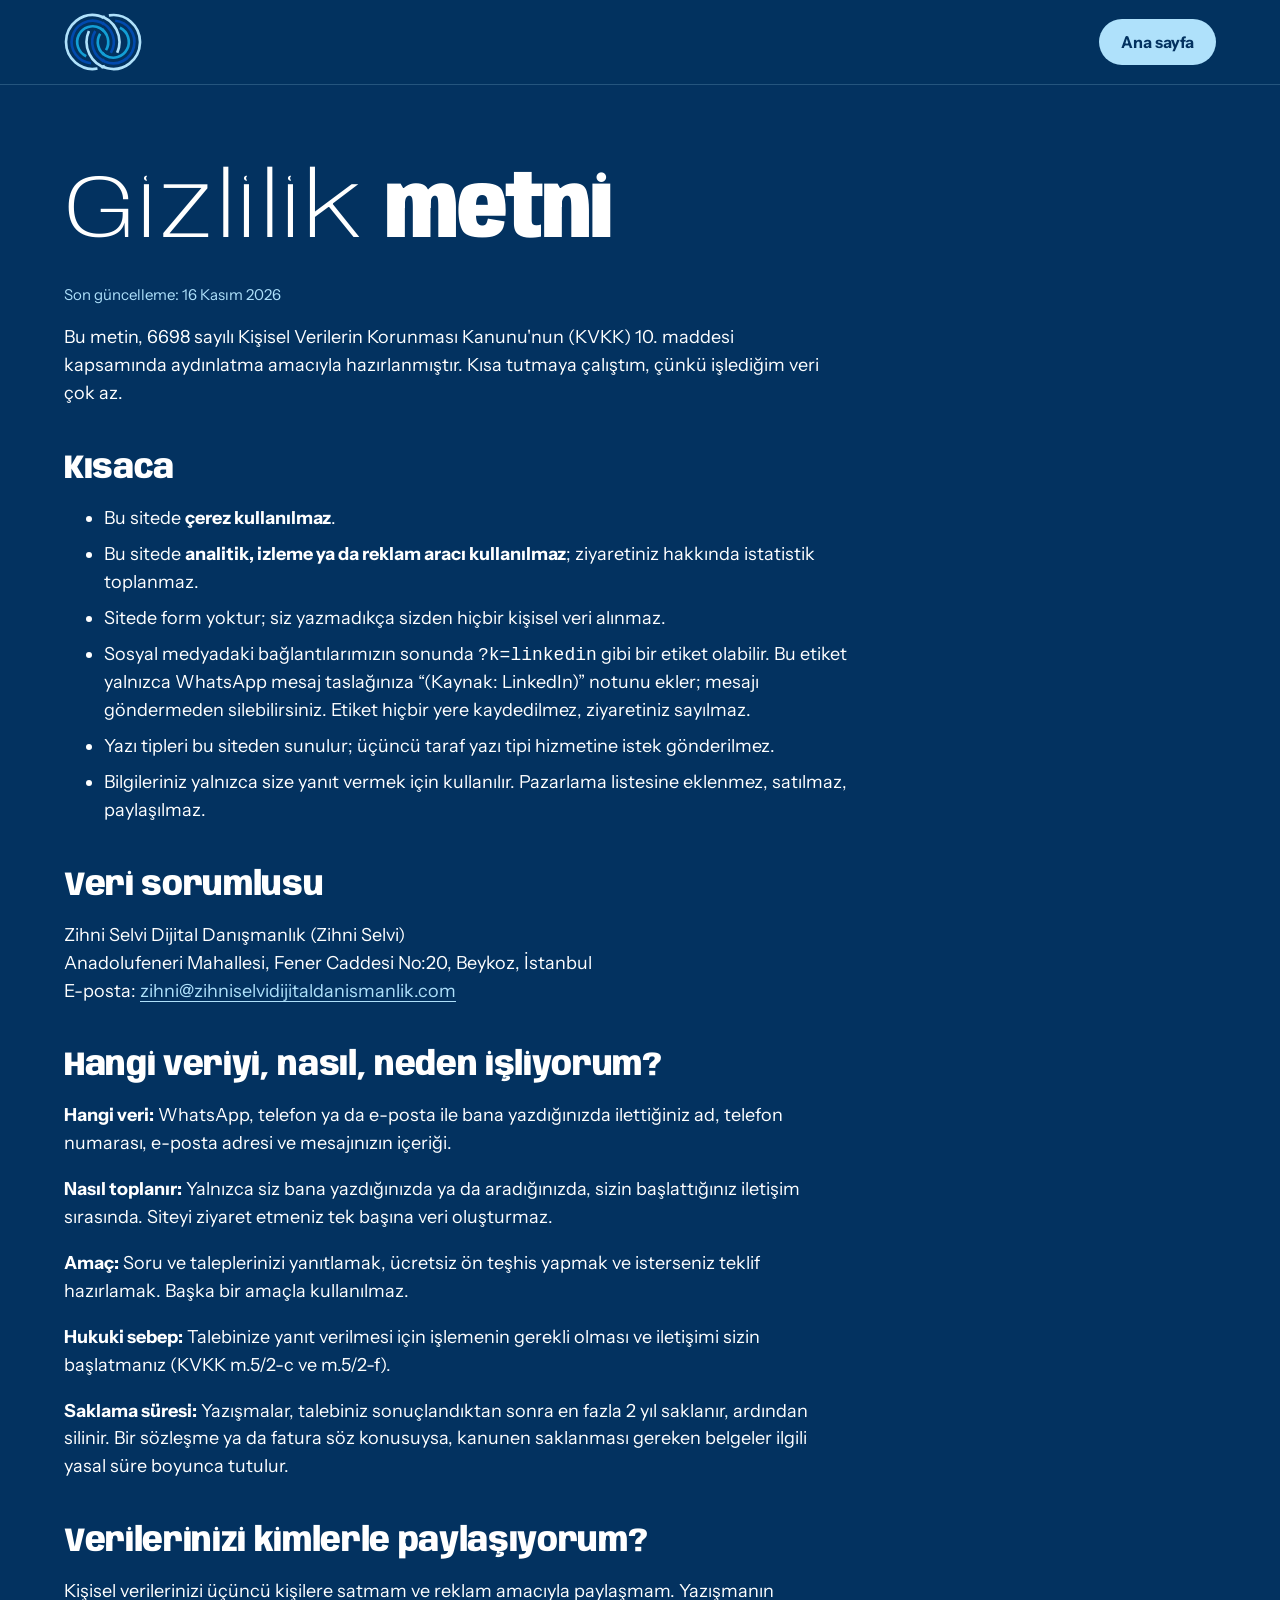
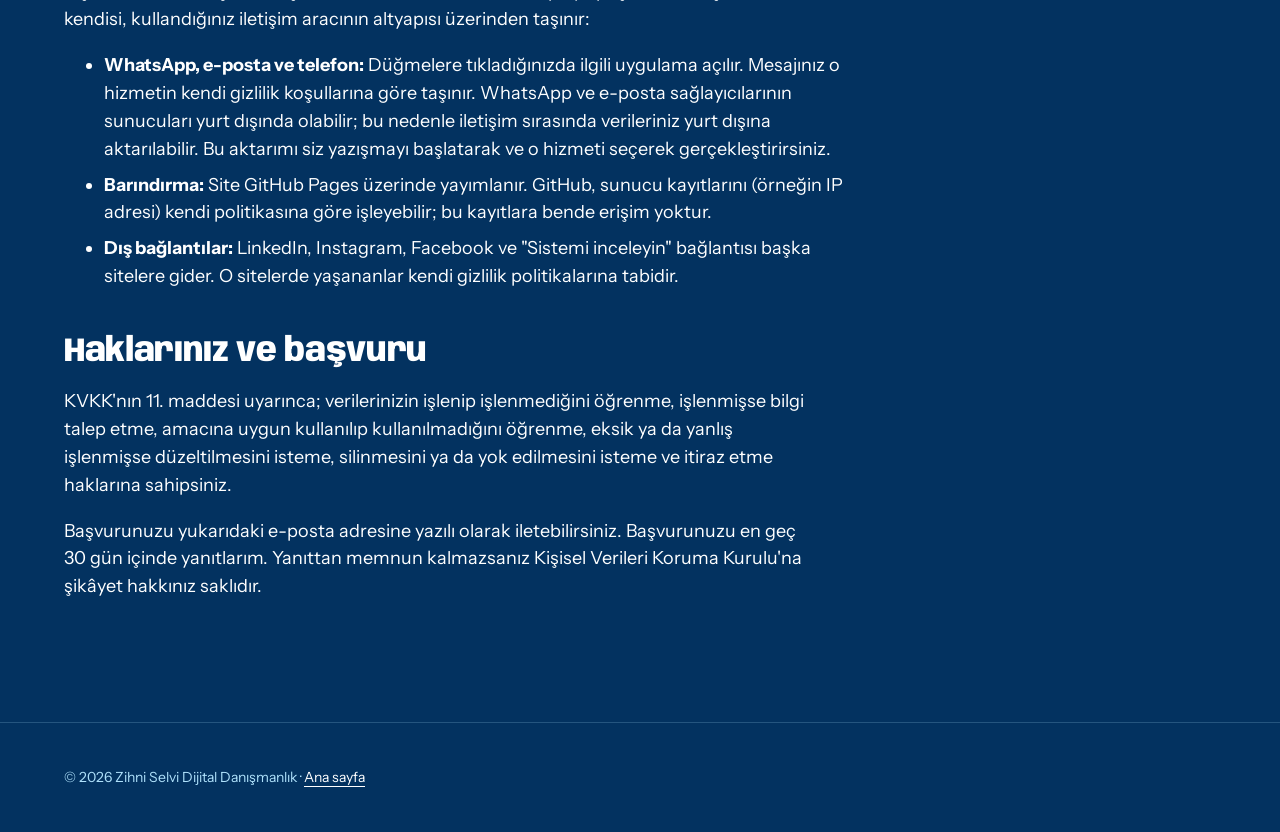
==== commit d5e33928: "Kaynak etiketi: ?k= parametresi WhatsApp taslağına kaynak notu ekler; gizlilik metni güncellendi Ana" ====
--- a/gizlilik.html
+++ b/gizlilik.html
@@ -24,7 +24,7 @@
 <main>
   <div class="wrap">
     <h1><span class="t-thin">Gizlilik</span> <span class="t-bold">metni</span></h1>
-    <p class="upd">Son güncelleme: 12 Kasım 2026</p>
+    <p class="upd">Son güncelleme: 16 Kasım 2026</p>
 
     <p>Bu metin, 6698 sayılı Kişisel Verilerin Korunması Kanunu'nun (KVKK) 10. maddesi kapsamında aydınlatma amacıyla hazırlanmıştır. Kısa tutmaya çalıştım, çünkü işlediğim veri çok az.</p>
 
@@ -33,6 +33,7 @@
       <li>Bu sitede <strong>çerez kullanılmaz</strong>.</li>
       <li>Bu sitede <strong>analitik, izleme ya da reklam aracı kullanılmaz</strong>; ziyaretiniz hakkında istatistik toplanmaz.</li>
       <li>Sitede form yoktur; siz yazmadıkça sizden hiçbir kişisel veri alınmaz.</li>
+      <li>Sosyal medyadaki bağlantılarımızın sonunda <code>?k=linkedin</code> gibi bir etiket olabilir. Bu etiket yalnızca WhatsApp mesaj taslağınıza “(Kaynak: LinkedIn)” notunu ekler; mesajı göndermeden silebilirsiniz. Etiket hiçbir yere kaydedilmez, ziyaretiniz sayılmaz.</li>
       <li>Yazı tipleri bu siteden sunulur; üçüncü taraf yazı tipi hizmetine istek gönderilmez.</li>
       <li>Bilgileriniz yalnızca size yanıt vermek için kullanılır. Pazarlama listesine eklenmez, satılmaz, paylaşılmaz.</li>
     </ul>
--- a/css/style.css
+++ b/css/style.css
@@ -1 +1 @@
-@font-face{font-family:Anybody;font-style:normal;font-weight:100 900;font-stretch:50% 150%;font-display:swap;src:url(../fonts/anybody-latin-standard-normal.woff2) format("woff2");unicode-range:U+0000-00FF,U+0131,U+0152-0153,U+02BB-02BC,U+02C6,U+02DA,U+02DC,U+0304,U+0308,U+0329,U+2000-206F,U+20AC,U+2122,U+2191,U+2193,U+2212,U+2215,U+FEFF,U+FFFD}@font-face{font-family:Anybody;font-style:normal;font-weight:100 900;font-stretch:50% 150%;font-display:swap;src:url(../fonts/anybody-latin-ext-standard-normal.woff2) format("woff2");unicode-range:U+0100-02BA,U+02BD-02C5,U+02C7-02CC,U+02CE-02D7,U+02DD-02FF,U+0304,U+0308,U+0329,U+1D00-1DBF,U+1E00-1E9F,U+1EF2-1EFF,U+2020,U+20A0-20AB,U+20AD-20C0,U+2113,U+2C60-2C7F,U+A720-A7FF}@font-face{font-family:Instrument Sans;font-style:normal;font-weight:400 700;font-stretch:75% 100%;font-display:swap;src:url(../fonts/instrument-sans-latin-standard-normal.woff2) format("woff2");unicode-range:U+0000-00FF,U+0131,U+0152-0153,U+02BB-02BC,U+02C6,U+02DA,U+02DC,U+0304,U+0308,U+0329,U+2000-206F,U+20AC,U+2122,U+2191,U+2193,U+2212,U+2215,U+FEFF,U+FFFD}@font-face{font-family:Instrument Sans;font-style:normal;font-weight:400 700;font-stretch:75% 100%;font-display:swap;src:url(../fonts/instrument-sans-latin-ext-standard-normal.woff2) format("woff2");unicode-range:U+0100-02BA,U+02BD-02C5,U+02C7-02CC,U+02CE-02D7,U+02DD-02FF,U+0304,U+0308,U+0329,U+1D00-1DBF,U+1E00-1E9F,U+1EF2-1EFF,U+2020,U+20A0-20AB,U+20AD-20C0,U+2113,U+2C60-2C7F,U+A720-A7FF}:root{color-scheme:dark;--kl:#033260;--l:#014aad;--m:#139ed5;--am:#afe1fb;--w:#ffffff;--display:"Anybody","Arial Narrow",system-ui,sans-serif;--body:"Instrument Sans",system-ui,sans-serif;--yan:clamp(20px,5vw,72px);--ease:cubic-bezier(.2,.7,.1,1);--fc:var(--am)}*{box-sizing:border-box}html{scroll-behavior:smooth;scroll-padding-top:84px}body{margin:0;font-family:var(--body);font-weight:400;font-size:18px;line-height:1.55;color:var(--w);background:var(--kl);-webkit-font-smoothing:antialiased;overflow-x:hidden;overflow-x:clip}img{max-width:100%}a{color:inherit}:focus-visible{outline:3px solid var(--fc);outline-offset:4px;border-radius:4px}.s--light,.s--white{--fc:var(--kl)}.sr{position:absolute;width:1px;height:1px;overflow:hidden;clip:rect(0 0 0 0);white-space:nowrap}.skip{position:absolute;left:12px;top:-60px;z-index:100;background:var(--w);color:var(--kl);padding:12px 18px;border-radius:999px;font-weight:700;text-decoration:none}.skip:focus{top:12px;outline:3px solid var(--kl);outline-offset:2px}.wrap{max-width:1280px;margin:0 auto;padding:0 var(--yan);position:relative}.progress{position:fixed;inset:0 0 auto;height:4px;z-index:60;pointer-events:none}.progress i{display:block;height:100%;background:var(--m);transform-origin:0 50%;transform:scaleX(0)}.top{position:fixed;inset:0 0 auto;z-index:50}.top:before{content:"";position:absolute;inset:0;z-index:-1;background:#03326000;box-shadow:0 1px #afe1fb00;transition:background .4s,box-shadow .4s}.top.is-solid:before{background:#033260eb;backdrop-filter:blur(12px);-webkit-backdrop-filter:blur(12px);box-shadow:0 1px #afe1fb33}.top__in{display:flex;align-items:center;justify-content:space-between;height:84px;gap:16px}.brand{display:block;line-height:0;border-radius:8px}.brand__mark{display:block;width:78px;height:auto;transition:transform .6s var(--ease)}.brand:hover .brand__mark{transform:rotate(-6deg) scale(1.06)}.nav{display:flex;align-items:center;gap:26px}.nav a{text-decoration:none;font-weight:500;font-size:16px}.nav a:not(.btn) span{background:linear-gradient(currentColor,currentColor) 0 100%/0 2px no-repeat;padding-bottom:4px;transition:background-size .4s var(--ease)}.nav a:not(.btn):hover span{background-size:100% 2px}.nav-toggle{display:none;position:relative;width:52px;height:52px;border:1.5px solid var(--am);border-radius:50%;background:none;cursor:pointer;color:var(--w)}.nav-toggle span{position:absolute;left:15px;right:15px;height:2px;background:currentColor;transition:transform .4s var(--ease)}.nav-toggle span:nth-child(1){top:21px}.nav-toggle span:nth-child(2){top:29px}.nav-toggle[aria-expanded=true] span:nth-child(1){transform:translateY(4px) rotate(45deg)}.nav-toggle[aria-expanded=true] span:nth-child(2){transform:translateY(-4px) rotate(-45deg)}.btn{display:inline-flex;align-items:center;gap:10px;font:inherit;font-weight:700;text-decoration:none;background:var(--am);color:var(--kl);padding:16px 30px;border-radius:999px;border:0;cursor:pointer;transition:background .35s,color .35s}.btn:after{content:"\2192";transition:transform .35s var(--ease)}.btn:hover{background:var(--w)}.btn:hover:after{transform:translate(5px)}.btn--sm{padding:11px 22px;font-size:16px}.btn--sm:after{content:none}.btn--light{background:var(--w);color:var(--l)}.btn--light:hover{background:var(--am);color:var(--kl)}.btn--dark{background:var(--kl);color:var(--w)}.btn--dark:hover{background:var(--l);color:var(--w)}.btn--ghost{background:transparent;color:inherit;box-shadow:inset 0 0 0 2px currentColor}.btn--ghost:hover{background:var(--w);color:var(--l);box-shadow:inset 0 0 0 2px var(--w)}.btn--lg{padding:22px 40px;font-size:20px}.link{font-weight:600;text-decoration:none;background:linear-gradient(currentColor,currentColor) 0 100%/100% 2px no-repeat;padding-bottom:4px;transition:background-size .4s var(--ease),color .3s}.link:hover{background-size:0 2px;color:var(--am)}.s--light .link:hover{color:var(--l)}.actions{display:flex;align-items:center;gap:24px 36px;flex-wrap:wrap;margin-top:36px}h1,h2,h3{margin:0;font-family:var(--display);line-height:.95}.eyebrow{margin:0 0 26px;display:flex;align-items:center;gap:16px;font-size:13px;font-weight:600;letter-spacing:.24em;text-transform:uppercase;color:var(--am)}.eyebrow:after{content:"";width:64px;height:3px;background:var(--m);transform-origin:0 50%}.s--light .eyebrow,.s--white .eyebrow{color:var(--l)}.s--light .eyebrow:after,.s--white .eyebrow:after{background:var(--l)}h2{font-size:clamp(40px,7.4vw,112px);letter-spacing:-.025em;text-wrap:balance}.t-thin{font-variation-settings:"wght" 250,"wdth" 125;letter-spacing:0}.t-bold{font-variation-settings:"wght" 880,"wdth" 78}.lead{font-size:clamp(18px,1.7vw,23px);max-width:34em;margin:30px 0 0;font-weight:400}.s--dark .lead,.s--mid .lead,.hero .lead{color:var(--am)}.big{font-size:clamp(46px,10.5vw,168px)}.s{padding:clamp(80px,12vw,168px) 0;position:relative;overflow:hidden}.s--dark{background:var(--kl);color:var(--w)}.s--mid{background:var(--l);color:var(--w)}.s--light{background:var(--am);color:var(--kl)}.s--white{background:var(--w);color:var(--kl)}.split{display:grid;grid-template-columns:1.1fr 1fr;gap:clamp(40px,7vw,110px);align-items:center}.hero{position:relative;background:var(--kl);overflow:hidden;min-height:min(100svh,940px);display:flex;align-items:center}.hero__in{padding-top:128px;padding-bottom:210px;z-index:2}.hero__h{text-shadow:0 0 22px rgba(3,50,96,.6);font-size:clamp(46px,9.6vw,156px);line-height:.88;letter-spacing:-.03em}.hero__h .ln{display:block;overflow:hidden;padding:.04em 0 .1em}.hero__h .w{display:inline-block}.w--thin{font-variation-settings:"wght" 250,"wdth" 112;letter-spacing:0}.w--bold{font-variation-settings:"wght" 900,"wdth" 72}.w--line{font-variation-settings:"wght" 900,"wdth" 100;color:transparent;-webkit-text-stroke:2px var(--m);transition:color .5s}.hero__h:hover .w--line{color:var(--m)}.hero .lead{max-width:30em;margin-top:26px;font-variation-settings:"wght" var(--lw,400),"wdth" var(--lwd,100);text-shadow:0 0 14px rgba(3,50,96,.95),0 0 3px rgba(3,50,96,.9)}.asm{position:absolute;overflow:visible;z-index:0;pointer-events:none;visibility:hidden}.asm .p{stroke-linecap:butt}.hero__in,.s--contact .wrap{z-index:2}.pulse{position:absolute;left:0;right:0;bottom:0;width:100%;height:190px;z-index:1;pointer-events:none}.pulse path{stroke-dasharray:1;stroke-dashoffset:1}.pulse__dot{position:absolute;left:0;top:0;width:12px;height:12px;margin:-6px 0 0 -6px;border-radius:50%;background:#fff;box-shadow:0 0 0 3px #afe1fb59,0 0 18px 5px #139ed5f2,0 0 42px 12px #139ed580;opacity:0;z-index:3;pointer-events:none;animation:glow 1.1s ease-in-out infinite alternate}.is-offscreen .pulse__dot{animation-play-state:paused}@keyframes glow{0%{box-shadow:0 0 0 3px #afe1fb40,0 0 12px 3px #139ed5cc,0 0 30px 8px #139ed559}to{box-shadow:0 0 0 6px #afe1fb73,0 0 24px 8px #139ed5,0 0 56px 16px #139ed599}}.band{background:var(--l);color:var(--w);overflow:hidden;border-block:1px solid rgba(175,225,251,.3)}.band__t{display:flex;width:max-content;animation:marq 40s linear infinite}.band:hover .band__t{animation-play-state:paused}.band__row{list-style:none;margin:0;padding:22px 36px 22px 0;display:flex;align-items:center;gap:36px;font-family:var(--display);font-size:clamp(26px,4vw,56px);line-height:1;white-space:nowrap}.band__row .b-thin{font-variation-settings:"wght" 250,"wdth" 125}.band__row .b-bold{font-variation-settings:"wght" 900,"wdth" 75}.band__row .dot{width:14px;height:14px;border-radius:50%;background:var(--am);flex:none}@keyframes marq{to{transform:translate(-50%)}}.rows{list-style:none;margin:72px 0 0;padding:0;border-bottom:2px solid var(--kl)}.row{position:relative;display:grid;grid-template-columns:1.1fr 1.2fr 64px;gap:24px 48px;align-items:center;padding:44px 0;border-top:2px solid var(--kl);isolation:isolate;transition:color .5s var(--ease)}.row:before{content:"";position:absolute;inset:0 calc(var(--yan) * -1);background:var(--kl);transform:scaleY(0);transform-origin:50% 100%;transition:transform .55s var(--ease);z-index:-1}.row:hover{color:var(--w)}.row:hover:before{transform:scaleY(1)}.row h3{font-size:clamp(34px,5.2vw,78px);letter-spacing:-.02em;font-variation-settings:"wght" 250,"wdth" 120;transition:font-variation-settings .6s var(--ease)}.row:hover h3{font-variation-settings:"wght" 900,"wdth" 80}.row p{margin:0;font-size:clamp(17px,1.5vw,20px);max-width:32em}.row__a{width:64px;height:64px;border-radius:50%;border:2px solid currentColor;position:relative;transition:background .4s,border-color .4s,color .4s,transform .5s var(--ease)}.row__a:before{content:"";position:absolute;left:18px;top:30px;width:26px;height:2.4px;background:currentColor}.row__a:after{content:"";position:absolute;left:27px;top:24px;width:12px;height:12px;border-top:2.4px solid currentColor;border-right:2.4px solid currentColor;transform:rotate(45deg)}.row:hover .row__a{background:var(--am);border-color:var(--am);color:var(--kl);transform:rotate(-45deg)}.steps{list-style:none;margin:72px 0 0;padding:0;display:grid;grid-template-columns:repeat(4,1fr);gap:20px;counter-reset:adim}.step{counter-increment:adim;border-top:2px solid rgba(175,225,251,.4);padding:28px 0 8px}.step:before{content:counter(adim,decimal-leading-zero);display:block;font-family:var(--display);font-size:clamp(56px,6vw,96px);line-height:1;font-variation-settings:"wght" 250,"wdth" 125;color:var(--am);margin-bottom:18px}.step h3{font-size:clamp(26px,2.6vw,36px);font-variation-settings:"wght" 800,"wdth" 90;line-height:1.05;margin-bottom:12px}.step p{margin:0;color:var(--am);max-width:20em}.free{margin:44px 0 0;font-weight:600}.ticks{list-style:none;margin:34px 0 40px;padding:0;display:grid;gap:12px}.ticks li{position:relative;padding-left:40px;font-weight:600}.ticks li:before{content:"";position:absolute;left:0;top:.2em;width:24px;height:24px;border-radius:50%;background:var(--am)}.ticks li:after{content:"";position:absolute;left:8px;top:.34em;width:7px;height:12px;border:solid var(--kl);border-width:0 2.4px 2.4px 0;transform:rotate(40deg)}.phonewrap{justify-self:center;width:min(100%,360px)}.phone__cap{margin:0 0 16px;font-size:13px;font-weight:600;letter-spacing:.24em;text-transform:uppercase;color:var(--am);text-align:center}.phone{background:var(--w);color:var(--kl);border-radius:38px;padding:12px;box-shadow:0 40px 90px #0332608c}.phone__bar{display:flex;align-items:center;gap:12px;background:var(--kl);color:var(--w);border-radius:28px 28px 8px 8px;padding:14px 18px}.phone__bar i{width:34px;height:34px;border-radius:50%;background:var(--am);flex:none}.phone__bar b{font-weight:700;font-size:16px}.phone__bar small{margin-left:auto;font-size:12px;color:var(--am)}.chat{background:var(--am);border-radius:8px 8px 28px 28px;padding:18px 14px;min-height:460px;display:flex;flex-direction:column;gap:12px;position:relative;overflow:hidden}.msg,.typing{opacity:0;transform:translateY(14px) scale(.96);transition:opacity .5s var(--ease),transform .5s var(--ease);max-width:88%;border-radius:18px;padding:12px 15px;font-size:15px;line-height:1.4}.msg small{display:block;font-size:11px;letter-spacing:.06em;text-transform:uppercase;font-weight:700;margin-bottom:6px;opacity:.85}.msg u{text-decoration:none;font-family:var(--display);font-weight:800;background:var(--kl);color:var(--w);border-radius:6px;padding:0 7px}.msg i{font-style:normal;font-size:12px;font-weight:700}.msg--in{background:var(--w);border-bottom-left-radius:4px;align-self:flex-start}.msg--draft{background:var(--w);border:2px dashed var(--l);align-self:flex-end;border-bottom-right-radius:4px}.msg--out{background:var(--l);color:var(--w);align-self:flex-end;border-bottom-right-radius:4px;position:absolute;right:14px;bottom:18px}.msg--out small{margin:8px 0 0;opacity:.9}.msg--out u{background:var(--am);color:var(--kl)}.acts{display:flex;gap:8px;margin-top:12px}.acts em,.acts strong{font-style:normal;font-size:13px;padding:8px 12px;border-radius:999px}.acts em{border:1.5px solid var(--kl)}.acts strong{background:var(--am);color:var(--kl);transition:background .3s,color .3s,transform .3s}.acts strong.is-press{background:var(--kl);color:var(--w);transform:scale(.94)}.typing{background:var(--w);position:absolute;right:14px;bottom:18px;display:flex;gap:5px;padding:14px 16px;width:70px}.typing i{width:8px;height:8px;border-radius:50%;background:var(--l);animation:dot 1s infinite}.typing i:nth-child(2){animation-delay:.15s}.typing i:nth-child(3){animation-delay:.3s}@keyframes dot{0%,60%,to{transform:translateY(0);opacity:.4}30%{transform:translateY(-6px);opacity:1}}.chat .show{opacity:1;transform:none}.msg--draft.show{position:absolute;right:14px;bottom:18px}.phone__note{margin:14px 0 0;text-align:center;font-size:14px;color:var(--am)}.about{display:grid;grid-template-columns:minmax(220px,.62fr) 1.4fr;gap:clamp(36px,6vw,96px);align-items:start;margin-top:56px}.portrait{display:block;margin:0;aspect-ratio:1/1;border-radius:24px;overflow:hidden;background:#139ed5;box-shadow:0 12px 32px #0332602e}.portrait img{display:block;width:100%;height:100%;object-fit:cover;object-position:50% 20%}.about__t p{margin:0 0 18px;max-width:34em;font-size:clamp(18px,1.6vw,21px)}.about__t .btn{margin-top:14px}.timeline{list-style:none;margin:56px 0 0;padding:0;display:grid;grid-template-columns:repeat(3,1fr);gap:20px}.timeline li{background:var(--kl);color:var(--w);border-radius:24px;padding:32px}.timeline .d{display:block;font-size:13px;letter-spacing:.2em;text-transform:uppercase;color:var(--am);margin-bottom:14px;font-weight:600}.timeline h3{font-size:clamp(24px,2.6vw,34px);font-variation-settings:"wght" 800,"wdth" 90;line-height:1.05}.timeline p{margin:14px 0 0}.timeline .ph{color:var(--am);font-weight:700}.pillars{list-style:none;margin:80px 0 0;padding:0;display:grid;grid-template-columns:1fr 1fr;gap:0 clamp(24px,5vw,80px)}.pillar{--p:0;border-top:2px solid rgba(175,225,251,.35);padding:36px 0 56px}.pillar__w{display:block;font-family:var(--display);font-size:clamp(56px,9.5vw,150px);line-height:.95;letter-spacing:-.02em;font-variation-settings:"wght" calc(250 + 650 * var(--p)),"wdth" calc(135 - 60 * var(--p));color:color-mix(in srgb,var(--w) calc(62% + 38% * var(--p)),var(--m));will-change:font-variation-settings}.pillar:hover .pillar__w,.pillar:active .pillar__w,.pillar:focus-within .pillar__w{transition:font-variation-settings .35s var(--ease),color .35s;font-variation-settings:"wght" 900,"wdth" 75!important;color:var(--w)!important}#yaklasim .t-thin{transition:font-variation-settings .45s var(--ease)}#yaklasim h2:hover .t-thin{font-variation-settings:"wght" 880,"wdth" 78}.pillar p{margin:22px 0 0;max-width:26em;color:var(--am)}.s--contact{padding-bottom:clamp(100px,12vw,180px)}.mail{font-family:var(--display);font-size:clamp(20px,2.4vw,34px);font-variation-settings:"wght" 600,"wdth" 95;text-decoration:none;background:linear-gradient(var(--m),var(--m)) 0 100%/100% 3px no-repeat;padding-bottom:6px;overflow-wrap:anywhere;transition:background-size .4s var(--ease),color .3s}.mail:hover{background-size:100% 100%;color:var(--kl)}.contact{margin:90px 0 0;display:grid;grid-template-columns:1fr 1.4fr;gap:0 40px;max-width:900px}.contact>div{padding:24px 0;border-top:2px solid rgba(175,225,251,.4)}.contact dt{font-size:13px;letter-spacing:.24em;text-transform:uppercase;color:var(--am);margin-bottom:8px;font-weight:600}.contact dd{margin:0;font-size:22px;font-weight:600}.contact address{font-style:normal}.contact a{text-underline-offset:4px}.contact .ph{font-weight:700;color:var(--am)}.social{display:flex;gap:12px;list-style:none;margin:0;padding:0}.social a{display:grid;place-items:center;width:48px;height:48px;border-radius:50%;border:2px solid var(--am);color:var(--am);transition:background .3s,color .3s}.social a:hover{background:var(--am);color:var(--kl)}.social svg{width:22px;height:22px}.social--contact{margin-top:36px}.foot{background:var(--kl);padding:44px 0;font-size:14px;color:var(--am);border-top:1px solid rgba(175,225,251,.2)}.foot__in{display:grid;grid-template-columns:auto 1fr auto;gap:28px 48px;align-items:center}.lockup{display:flex;align-items:center;gap:18px;text-decoration:none;color:var(--w)}.lockup img{width:96px;height:auto;display:block}.lockup b{display:block;font-family:var(--display);font-size:26px;line-height:1;font-variation-settings:"wght" 800,"wdth" 90;letter-spacing:.02em}.lockup span{display:block;font-size:12px;letter-spacing:.2em;margin-top:6px;color:var(--am)}.foot__meta{display:grid;gap:6px}.foot__meta a{color:var(--w);text-underline-offset:4px}.foot .ph{font-weight:700}.js .rv{opacity:0;transform:translateY(36px);transition:opacity .9s var(--ease),transform .9s var(--ease);transition-delay:var(--d,0s)}.js .rv.in{opacity:1;transform:none}.js .hero__h .w{transform:translateY(110%);transition:transform 1.1s var(--ease)}.js .hero__h .ln:nth-child(2) .w{transition-delay:.12s}.js .hero__h .ln:nth-child(2) .w:nth-child(2){transition-delay:.24s}.js .hero.is-loaded .hero__h .w{transform:none}.js .eyebrow.rv:after{transform:scaleX(0);transition:transform 1s .3s var(--ease)}.js .eyebrow.rv.in:after{transform:none}@media(max-width:1100px){.steps{grid-template-columns:1fr 1fr}.nav{gap:18px}.nav a{font-size:15px}}@media(max-width:900px){.split,.about,.pillars,.contact,.timeline,.steps{grid-template-columns:1fr}.portrait{max-width:260px;margin:0 auto}.row{grid-template-columns:1fr 64px;padding:34px 0}.row p{grid-column:1 / 2}.row__a{grid-row:1;grid-column:2}.pulse{height:130px}.hero__in{padding-bottom:170px}.nav-toggle{display:block;z-index:62}.nav{position:fixed;inset:0;background:var(--kl);flex-direction:column;align-items:flex-start;justify-content:center;gap:6px;padding:100px var(--yan) 40px;transform:translateY(-100%);visibility:hidden;transition:transform .6s var(--ease),visibility 0s .6s;z-index:61;overflow-y:auto}.nav.is-open{transform:none;visibility:visible;transition:transform .6s var(--ease)}.nav a{font-family:var(--display);font-size:clamp(30px,9vw,52px);font-variation-settings:"wght" 800,"wdth" 85;padding:6px 0}.nav .btn{margin-top:20px;padding:16px 30px;font-family:var(--body);font-size:18px}.phone{transform:none}.hero__h{font-size:14.4vw}.mail{font-size:clamp(15px,4.4vw,30px);overflow-wrap:normal;word-break:keep-all}.foot__in{grid-template-columns:1fr}}@media(max-width:520px){.w--line{-webkit-text-stroke-width:1.5px}}@media(prefers-reduced-motion:reduce){html{scroll-behavior:auto}.band__t,.pulse__dot{animation:none}.js .rv{transform:none}.js .hero__h .w{transition-duration:.5s}.brand:hover .brand__mark,.btn:hover:after{transform:none}}.page{min-height:100vh;display:flex;flex-direction:column}.page main{flex:1;padding:clamp(120px,14vw,170px) 0 clamp(60px,8vw,110px)}.page h1{font-size:clamp(40px,7vw,96px);letter-spacing:-.025em;margin-bottom:28px}.page h2{font-size:clamp(24px,2.6vw,34px);letter-spacing:-.01em;line-height:1.05;font-variation-settings:"wght" 800,"wdth" 90;margin:44px 0 12px}.page p,.page li{max-width:42em;color:var(--w)}.page li{margin-bottom:8px}.page a:not(.btn){color:var(--am);text-underline-offset:4px}.page .ph{font-weight:700;color:var(--am)}.page .upd{color:var(--am);font-size:15px}
+@font-face{font-family:Anybody;font-style:normal;font-weight:100 900;font-stretch:50% 150%;font-display:swap;src:url(../fonts/anybody-latin-standard-normal.woff2) format("woff2");unicode-range:U+0000-00FF,U+0131,U+0152-0153,U+02BB-02BC,U+02C6,U+02DA,U+02DC,U+0304,U+0308,U+0329,U+2000-206F,U+20AC,U+2122,U+2191,U+2193,U+2212,U+2215,U+FEFF,U+FFFD}@font-face{font-family:Anybody;font-style:normal;font-weight:100 900;font-stretch:50% 150%;font-display:swap;src:url(../fonts/anybody-latin-ext-standard-normal.woff2) format("woff2");unicode-range:U+0100-02BA,U+02BD-02C5,U+02C7-02CC,U+02CE-02D7,U+02DD-02FF,U+0304,U+0308,U+0329,U+1D00-1DBF,U+1E00-1E9F,U+1EF2-1EFF,U+2020,U+20A0-20AB,U+20AD-20C0,U+2113,U+2C60-2C7F,U+A720-A7FF}@font-face{font-family:Instrument Sans;font-style:normal;font-weight:400 700;font-stretch:75% 100%;font-display:swap;src:url(../fonts/instrument-sans-latin-standard-normal.woff2) format("woff2");unicode-range:U+0000-00FF,U+0131,U+0152-0153,U+02BB-02BC,U+02C6,U+02DA,U+02DC,U+0304,U+0308,U+0329,U+2000-206F,U+20AC,U+2122,U+2191,U+2193,U+2212,U+2215,U+FEFF,U+FFFD}@font-face{font-family:Instrument Sans;font-style:normal;font-weight:400 700;font-stretch:75% 100%;font-display:swap;src:url(../fonts/instrument-sans-latin-ext-standard-normal.woff2) format("woff2");unicode-range:U+0100-02BA,U+02BD-02C5,U+02C7-02CC,U+02CE-02D7,U+02DD-02FF,U+0304,U+0308,U+0329,U+1D00-1DBF,U+1E00-1E9F,U+1EF2-1EFF,U+2020,U+20A0-20AB,U+20AD-20C0,U+2113,U+2C60-2C7F,U+A720-A7FF}:root{color-scheme:dark;--kl:#033260;--l:#014aad;--m:#139ed5;--am:#afe1fb;--w:#ffffff;--display:"Anybody","Arial Narrow",system-ui,sans-serif;--body:"Instrument Sans",system-ui,sans-serif;--yan:clamp(20px,5vw,72px);--ease:cubic-bezier(.2,.7,.1,1);--fc:var(--am)}*{box-sizing:border-box}html{scroll-behavior:smooth;scroll-padding-top:84px}body{margin:0;font-family:var(--body);font-weight:400;font-size:18px;line-height:1.55;color:var(--w);background:var(--kl);-webkit-font-smoothing:antialiased;overflow-x:hidden;overflow-x:clip}img{max-width:100%}a{color:inherit}:focus-visible{outline:3px solid var(--fc);outline-offset:4px;border-radius:4px}.s--light,.s--white{--fc:var(--kl)}.sr{position:absolute;width:1px;height:1px;overflow:hidden;clip:rect(0 0 0 0);white-space:nowrap}.skip{position:absolute;left:12px;top:-60px;z-index:100;background:var(--w);color:var(--kl);padding:12px 18px;border-radius:999px;font-weight:700;text-decoration:none}.skip:focus{top:12px;outline:3px solid var(--kl);outline-offset:2px}.wrap{max-width:1280px;margin:0 auto;padding:0 var(--yan);position:relative}.progress{position:fixed;inset:0 0 auto;height:4px;z-index:60;pointer-events:none}.progress i{display:block;height:100%;background:var(--m);transform-origin:0 50%;transform:scaleX(0)}.top{position:fixed;inset:0 0 auto;z-index:50}.top:before{content:"";position:absolute;inset:0;z-index:-1;background:#03326000;box-shadow:0 1px #afe1fb00;transition:background .4s,box-shadow .4s}.top.is-solid:before{background:#033260eb;backdrop-filter:blur(12px);-webkit-backdrop-filter:blur(12px);box-shadow:0 1px #afe1fb33}.top__in{display:flex;align-items:center;justify-content:space-between;height:84px;gap:16px}.brand{display:block;line-height:0;border-radius:8px}.brand__mark{display:block;width:78px;height:auto;transition:transform .6s var(--ease)}.brand:hover .brand__mark{transform:rotate(-6deg) scale(1.06)}.nav{display:flex;align-items:center;gap:26px}.nav a{text-decoration:none;font-weight:500;font-size:16px}.nav a:not(.btn) span{background:linear-gradient(currentColor,currentColor) 0 100%/0 2px no-repeat;padding-bottom:4px;transition:background-size .4s var(--ease)}.nav a:not(.btn):hover span{background-size:100% 2px}.nav-toggle{display:none;position:relative;width:52px;height:52px;border:1.5px solid var(--am);border-radius:50%;background:none;cursor:pointer;color:var(--w)}.nav-toggle span{position:absolute;left:15px;right:15px;height:2px;background:currentColor;transition:transform .4s var(--ease)}.nav-toggle span:nth-child(1){top:21px}.nav-toggle span:nth-child(2){top:29px}.nav-toggle[aria-expanded=true] span:nth-child(1){transform:translateY(4px) rotate(45deg)}.nav-toggle[aria-expanded=true] span:nth-child(2){transform:translateY(-4px) rotate(-45deg)}.btn{display:inline-flex;align-items:center;gap:10px;font:inherit;font-weight:700;text-decoration:none;background:var(--am);color:var(--kl);padding:16px 30px;border-radius:999px;border:0;cursor:pointer;transition:background .35s,color .35s}.btn:after{content:"\2192";transition:transform .35s var(--ease)}.btn:hover{background:var(--w)}.btn:hover:after{transform:translate(5px)}.btn--sm{padding:11px 22px;font-size:16px}.btn--sm:after{content:none}.btn--light{background:var(--w);color:var(--l)}.btn--light:hover{background:var(--am);color:var(--kl)}.btn--dark{background:var(--kl);color:var(--w)}.btn--dark:hover{background:var(--l);color:var(--w)}.btn--ghost{background:transparent;color:inherit;box-shadow:inset 0 0 0 2px currentColor}.btn--ghost:hover{background:var(--w);color:var(--l);box-shadow:inset 0 0 0 2px var(--w)}.btn--lg{padding:22px 40px;font-size:20px}.link{font-weight:600;text-decoration:none;background:linear-gradient(currentColor,currentColor) 0 100%/100% 2px no-repeat;padding-bottom:4px;transition:background-size .4s var(--ease),color .3s}.link:hover{background-size:0 2px;color:var(--am)}.s--light .link:hover{color:var(--l)}.actions{display:flex;align-items:center;gap:24px 36px;flex-wrap:wrap;margin-top:36px}h1,h2,h3{margin:0;font-family:var(--display);line-height:.95}.eyebrow{margin:0 0 26px;display:flex;align-items:center;gap:16px;font-size:13px;font-weight:600;letter-spacing:.24em;text-transform:uppercase;color:var(--am)}.eyebrow:after{content:"";width:64px;height:3px;background:var(--m);transform-origin:0 50%}.s--light .eyebrow,.s--white .eyebrow{color:var(--l)}.s--light .eyebrow:after,.s--white .eyebrow:after{background:var(--l)}h2{font-size:clamp(40px,7.4vw,112px);letter-spacing:-.025em;text-wrap:balance}.t-thin{font-variation-settings:"wght" 250,"wdth" 125;letter-spacing:0}.t-bold{font-variation-settings:"wght" 880,"wdth" 78}.lead{font-size:clamp(18px,1.7vw,23px);max-width:34em;margin:30px 0 0;font-weight:400}.s--dark .lead,.s--mid .lead,.hero .lead{color:var(--am)}.big{font-size:clamp(46px,10.5vw,168px)}.s{padding:clamp(80px,12vw,168px) 0;position:relative;overflow:hidden}.s--dark{background:var(--kl);color:var(--w)}.s--mid{background:var(--l);color:var(--w)}.s--light{background:var(--am);color:var(--kl)}.s--white{background:var(--w);color:var(--kl)}.split{display:grid;grid-template-columns:1.1fr 1fr;gap:clamp(40px,7vw,110px);align-items:center}.hero{position:relative;background:var(--kl);overflow:hidden;min-height:min(100svh,940px);display:flex;align-items:center}.hero__in{padding-top:128px;padding-bottom:210px;z-index:2}.hero__h{text-shadow:0 0 22px rgba(3,50,96,.6);font-size:clamp(46px,9.6vw,156px);line-height:.88;letter-spacing:-.03em}.hero__h .ln{display:block;overflow:hidden;padding:.04em 0 .1em}.hero__h .w{display:inline-block}.w--thin{font-variation-settings:"wght" 250,"wdth" 112;letter-spacing:0}.w--bold{font-variation-settings:"wght" 900,"wdth" 72}.w--line{font-variation-settings:"wght" 900,"wdth" 100;color:transparent;-webkit-text-stroke:2px var(--m);transition:color .5s}.hero__h:hover .w--line{color:var(--m)}.hero .lead{max-width:30em;margin-top:26px;font-variation-settings:"wght" var(--lw,400),"wdth" var(--lwd,100);text-shadow:0 0 14px rgba(3,50,96,.95),0 0 3px rgba(3,50,96,.9)}.asm{position:absolute;overflow:visible;z-index:0;pointer-events:none;visibility:hidden}.asm .p{stroke-linecap:butt}.hero__in,.s--contact .wrap{z-index:2}.pulse{position:absolute;left:0;right:0;bottom:0;width:100%;height:190px;z-index:1;pointer-events:none}.pulse path{stroke-dasharray:1;stroke-dashoffset:1}.pulse__dot{position:absolute;left:0;top:0;width:12px;height:12px;margin:-6px 0 0 -6px;border-radius:50%;background:#fff;box-shadow:0 0 0 3px #afe1fb59,0 0 18px 5px #139ed5f2,0 0 42px 12px #139ed580;opacity:0;z-index:3;pointer-events:none;animation:glow 1.1s ease-in-out infinite alternate}.is-offscreen .pulse__dot{animation-play-state:paused}@keyframes glow{0%{box-shadow:0 0 0 3px #afe1fb40,0 0 12px 3px #139ed5cc,0 0 30px 8px #139ed559}to{box-shadow:0 0 0 6px #afe1fb73,0 0 24px 8px #139ed5,0 0 56px 16px #139ed599}}.band{background:var(--l);color:var(--w);overflow:hidden;border-block:1px solid rgba(175,225,251,.3)}.band__t{display:flex;width:max-content;animation:marq 40s linear infinite}.band:hover .band__t{animation-play-state:paused}.band__row{list-style:none;margin:0;padding:22px 36px 22px 0;display:flex;align-items:center;gap:36px;font-family:var(--display);font-size:clamp(26px,4vw,56px);line-height:1;white-space:nowrap}.band__row .b-thin{font-variation-settings:"wght" 250,"wdth" 125}.band__row .b-bold{font-variation-settings:"wght" 900,"wdth" 75}.band__row .dot{width:14px;height:14px;border-radius:50%;background:var(--am);flex:none}@keyframes marq{to{transform:translate(-50%)}}.rows{list-style:none;margin:72px 0 0;padding:0;border-bottom:2px solid var(--kl)}.row{position:relative;display:grid;grid-template-columns:1.1fr 1.2fr 64px;gap:24px 48px;align-items:center;padding:44px 0;border-top:2px solid var(--kl);isolation:isolate;transition:color .5s var(--ease)}.row:before{content:"";position:absolute;inset:0 calc(var(--yan) * -1);background:var(--kl);transform:scaleY(0);transform-origin:50% 100%;transition:transform .55s var(--ease);z-index:-1}.row:hover{color:var(--w)}.row:hover:before{transform:scaleY(1)}.row h3{font-size:clamp(34px,5.2vw,78px);letter-spacing:-.02em;font-variation-settings:"wght" 250,"wdth" 120;transition:font-variation-settings .6s var(--ease)}.row:hover h3{font-variation-settings:"wght" 900,"wdth" 80}.row p{margin:0;font-size:clamp(17px,1.5vw,20px);max-width:32em}.row__a{width:64px;height:64px;border-radius:50%;border:2px solid currentColor;position:relative;transition:background .4s,border-color .4s,color .4s,transform .5s var(--ease)}.row__a:before{content:"";position:absolute;left:18px;top:30px;width:26px;height:2.4px;background:currentColor}.row__a:after{content:"";position:absolute;left:27px;top:24px;width:12px;height:12px;border-top:2.4px solid currentColor;border-right:2.4px solid currentColor;transform:rotate(45deg)}.row:hover .row__a{background:var(--am);border-color:var(--am);color:var(--kl);transform:rotate(-45deg)}.steps{list-style:none;margin:72px 0 0;padding:0;display:grid;grid-template-columns:repeat(4,1fr);gap:20px;counter-reset:adim}.step{counter-increment:adim;border-top:2px solid rgba(175,225,251,.4);padding:28px 0 8px}.step:before{content:counter(adim,decimal-leading-zero);display:block;font-family:var(--display);font-size:clamp(56px,6vw,96px);line-height:1;font-variation-settings:"wght" 250,"wdth" 125;color:var(--am);margin-bottom:18px}.step h3{font-size:clamp(26px,2.6vw,36px);font-variation-settings:"wght" 800,"wdth" 90;line-height:1.05;margin-bottom:12px}.step p{margin:0;color:var(--am);max-width:20em}.free{margin:44px 0 0;font-weight:600}.ticks{list-style:none;margin:34px 0 40px;padding:0;display:grid;gap:12px}.ticks li{position:relative;padding-left:40px;font-weight:600}.ticks li:before{content:"";position:absolute;left:0;top:.2em;width:24px;height:24px;border-radius:50%;background:var(--am)}.ticks li:after{content:"";position:absolute;left:8px;top:.34em;width:7px;height:12px;border:solid var(--kl);border-width:0 2.4px 2.4px 0;transform:rotate(40deg)}.phonewrap{justify-self:center;width:min(100%,360px)}.phone__cap{margin:0 0 16px;font-size:13px;font-weight:600;letter-spacing:.24em;text-transform:uppercase;color:var(--am);text-align:center}.phone{background:var(--w);color:var(--kl);border-radius:38px;padding:12px;box-shadow:0 40px 90px #0332608c}.phone__bar{display:flex;align-items:center;gap:12px;background:var(--kl);color:var(--w);border-radius:28px 28px 8px 8px;padding:14px 18px}.phone__bar i{width:34px;height:34px;border-radius:50%;background:var(--am);flex:none}.phone__bar b{font-weight:700;font-size:16px}.phone__bar small{margin-left:auto;font-size:12px;color:var(--am)}.chat{background:var(--am);border-radius:8px 8px 28px 28px;padding:18px 14px;min-height:460px;display:flex;flex-direction:column;gap:12px;position:relative;overflow:hidden}.msg,.typing{opacity:0;transform:translateY(14px) scale(.96);transition:opacity .5s var(--ease),transform .5s var(--ease);max-width:88%;border-radius:18px;padding:12px 15px;font-size:15px;line-height:1.4}.msg small{display:block;font-size:11px;letter-spacing:.06em;text-transform:uppercase;font-weight:700;margin-bottom:6px;opacity:.85}.msg u{text-decoration:none;font-family:var(--display);font-weight:800;background:var(--kl);color:var(--w);border-radius:6px;padding:0 7px}.msg i{font-style:normal;font-size:12px;font-weight:700}.msg--in{background:var(--w);border-bottom-left-radius:4px;align-self:flex-start}.msg--out{background:var(--l);color:var(--w);align-self:flex-end;border-bottom-right-radius:4px;position:absolute;right:14px;bottom:18px}.msg--out small{margin:8px 0 0;opacity:.9}.msg--out u{background:var(--am);color:var(--kl)}.typing{background:var(--w);position:absolute;right:14px;bottom:18px;display:flex;gap:5px;padding:14px 16px;width:70px}.typing i{width:8px;height:8px;border-radius:50%;background:var(--l);animation:dot 1s infinite}.typing i:nth-child(2){animation-delay:.15s}.typing i:nth-child(3){animation-delay:.3s}@keyframes dot{0%,60%,to{transform:translateY(0);opacity:.4}30%{transform:translateY(-6px);opacity:1}}.chat .show{opacity:1;transform:none}.phone__note{margin:14px 0 0;text-align:center;font-size:14px;color:var(--am)}.about{display:grid;grid-template-columns:minmax(220px,.62fr) 1.4fr;gap:clamp(36px,6vw,96px);align-items:start;margin-top:56px}.portrait{display:block;margin:0;aspect-ratio:1/1;border-radius:24px;overflow:hidden;background:#139ed5;box-shadow:0 12px 32px #0332602e}.portrait img{display:block;width:100%;height:100%;object-fit:cover;object-position:50% 20%}.about__t p{margin:0 0 18px;max-width:34em;font-size:clamp(18px,1.6vw,21px)}.about__t .btn{margin-top:14px}.timeline{list-style:none;margin:56px 0 0;padding:0;display:grid;grid-template-columns:repeat(3,1fr);gap:20px}.timeline li{background:var(--kl);color:var(--w);border-radius:24px;padding:32px}.timeline .d{display:block;font-size:13px;letter-spacing:.2em;text-transform:uppercase;color:var(--am);margin-bottom:14px;font-weight:600}.timeline h3{font-size:clamp(24px,2.6vw,34px);font-variation-settings:"wght" 800,"wdth" 90;line-height:1.05}.timeline p{margin:14px 0 0}.timeline .ph{color:var(--am);font-weight:700}.pillars{list-style:none;margin:80px 0 0;padding:0;display:grid;grid-template-columns:1fr 1fr;gap:0 clamp(24px,5vw,80px)}.pillar{--p:0;border-top:2px solid rgba(175,225,251,.35);padding:36px 0 56px}.pillar__w{display:block;font-family:var(--display);font-size:clamp(56px,9.5vw,150px);line-height:.95;letter-spacing:-.02em;font-variation-settings:"wght" calc(250 + 650 * var(--p)),"wdth" calc(135 - 60 * var(--p));color:color-mix(in srgb,var(--w) calc(62% + 38% * var(--p)),var(--m));will-change:font-variation-settings}.pillar:hover .pillar__w,.pillar:active .pillar__w,.pillar:focus-within .pillar__w{transition:font-variation-settings .35s var(--ease),color .35s;font-variation-settings:"wght" 900,"wdth" 75!important;color:var(--w)!important}#yaklasim .t-thin{transition:font-variation-settings .45s var(--ease)}#yaklasim h2:hover .t-thin{font-variation-settings:"wght" 880,"wdth" 78}.pillar p{margin:22px 0 0;max-width:26em;color:var(--am)}.s--contact{padding-bottom:clamp(100px,12vw,180px)}.mail{font-family:var(--display);font-size:clamp(20px,2.4vw,34px);font-variation-settings:"wght" 600,"wdth" 95;text-decoration:none;background:linear-gradient(var(--m),var(--m)) 0 100%/100% 3px no-repeat;padding-bottom:6px;overflow-wrap:anywhere;transition:background-size .4s var(--ease),color .3s}.mail:hover{background-size:100% 100%;color:var(--kl)}.contact{margin:90px 0 0;display:grid;grid-template-columns:1fr 1.4fr;gap:0 40px;max-width:900px}.contact>div{padding:24px 0;border-top:2px solid rgba(175,225,251,.4)}.contact dt{font-size:13px;letter-spacing:.24em;text-transform:uppercase;color:var(--am);margin-bottom:8px;font-weight:600}.contact dd{margin:0;font-size:22px;font-weight:600}.contact address{font-style:normal}.contact a{text-underline-offset:4px}.contact .ph{font-weight:700;color:var(--am)}.social{display:flex;gap:12px;list-style:none;margin:0;padding:0}.social a{display:grid;place-items:center;width:48px;height:48px;border-radius:50%;border:2px solid var(--am);color:var(--am);transition:background .3s,color .3s}.social a:hover{background:var(--am);color:var(--kl)}.social svg{width:22px;height:22px}.social--contact{margin-top:36px}.foot{background:var(--kl);padding:44px 0;font-size:14px;color:var(--am);border-top:1px solid rgba(175,225,251,.2)}.foot__in{display:grid;grid-template-columns:auto 1fr auto;gap:28px 48px;align-items:center}.lockup{display:flex;align-items:center;gap:18px;text-decoration:none;color:var(--w)}.lockup img{width:96px;height:auto;display:block}.lockup b{display:block;font-family:var(--display);font-size:26px;line-height:1;font-variation-settings:"wght" 800,"wdth" 90;letter-spacing:.02em}.lockup span{display:block;font-size:12px;letter-spacing:.2em;margin-top:6px;color:var(--am)}.foot__meta{display:grid;gap:6px}.foot__meta a{color:var(--w);text-underline-offset:4px}.foot .ph{font-weight:700}.js .rv{opacity:0;transform:translateY(36px);transition:opacity .9s var(--ease),transform .9s var(--ease);transition-delay:var(--d,0s)}.js .rv.in{opacity:1;transform:none}.js .hero__h .w{transform:translateY(110%);transition:transform 1.1s var(--ease)}.js .hero__h .ln:nth-child(2) .w{transition-delay:.12s}.js .hero__h .ln:nth-child(2) .w:nth-child(2){transition-delay:.24s}.js .hero.is-loaded .hero__h .w{transform:none}.js .eyebrow.rv:after{transform:scaleX(0);transition:transform 1s .3s var(--ease)}.js .eyebrow.rv.in:after{transform:none}@media(max-width:1100px){.steps{grid-template-columns:1fr 1fr}.nav{gap:18px}.nav a{font-size:15px}}@media(max-width:900px){.split,.about,.pillars,.contact,.timeline,.steps{grid-template-columns:1fr}.portrait{max-width:260px;margin:0 auto}.row{grid-template-columns:1fr 64px;padding:34px 0}.row p{grid-column:1 / 2}.row__a{grid-row:1;grid-column:2}.pulse{height:130px}.hero__in{padding-bottom:170px}.nav-toggle{display:block;z-index:62}.nav{position:fixed;inset:0;background:var(--kl);flex-direction:column;align-items:flex-start;justify-content:center;gap:6px;padding:100px var(--yan) 40px;transform:translateY(-100%);visibility:hidden;transition:transform .6s var(--ease),visibility 0s .6s;z-index:61;overflow-y:auto}.nav.is-open{transform:none;visibility:visible;transition:transform .6s var(--ease)}.nav a{font-family:var(--display);font-size:clamp(30px,9vw,52px);font-variation-settings:"wght" 800,"wdth" 85;padding:6px 0}.nav .btn{margin-top:20px;padding:16px 30px;font-family:var(--body);font-size:18px}.phone{transform:none}.hero__h{font-size:14.4vw}.mail{font-size:clamp(15px,4.4vw,30px);overflow-wrap:normal;word-break:keep-all}.foot__in{grid-template-columns:1fr}}@media(max-width:520px){.w--line{-webkit-text-stroke-width:1.5px}}@media(prefers-reduced-motion:reduce){html{scroll-behavior:auto}.band__t,.pulse__dot{animation:none}.js .rv{transform:none}.js .hero__h .w{transition-duration:.5s}.brand:hover .brand__mark,.btn:hover:after{transform:none}}.page{min-height:100vh;display:flex;flex-direction:column}.page main{flex:1;padding:clamp(120px,14vw,170px) 0 clamp(60px,8vw,110px)}.page h1{font-size:clamp(40px,7vw,96px);letter-spacing:-.025em;margin-bottom:28px}.page h2{font-size:clamp(24px,2.6vw,34px);letter-spacing:-.01em;line-height:1.05;font-variation-settings:"wght" 800,"wdth" 90;margin:44px 0 12px}.page p,.page li{max-width:42em;color:var(--w)}.page li{margin-bottom:8px}.page a:not(.btn){color:var(--am);text-underline-offset:4px}.page .ph{font-weight:700;color:var(--am)}.page .upd{color:var(--am);font-size:15px}
